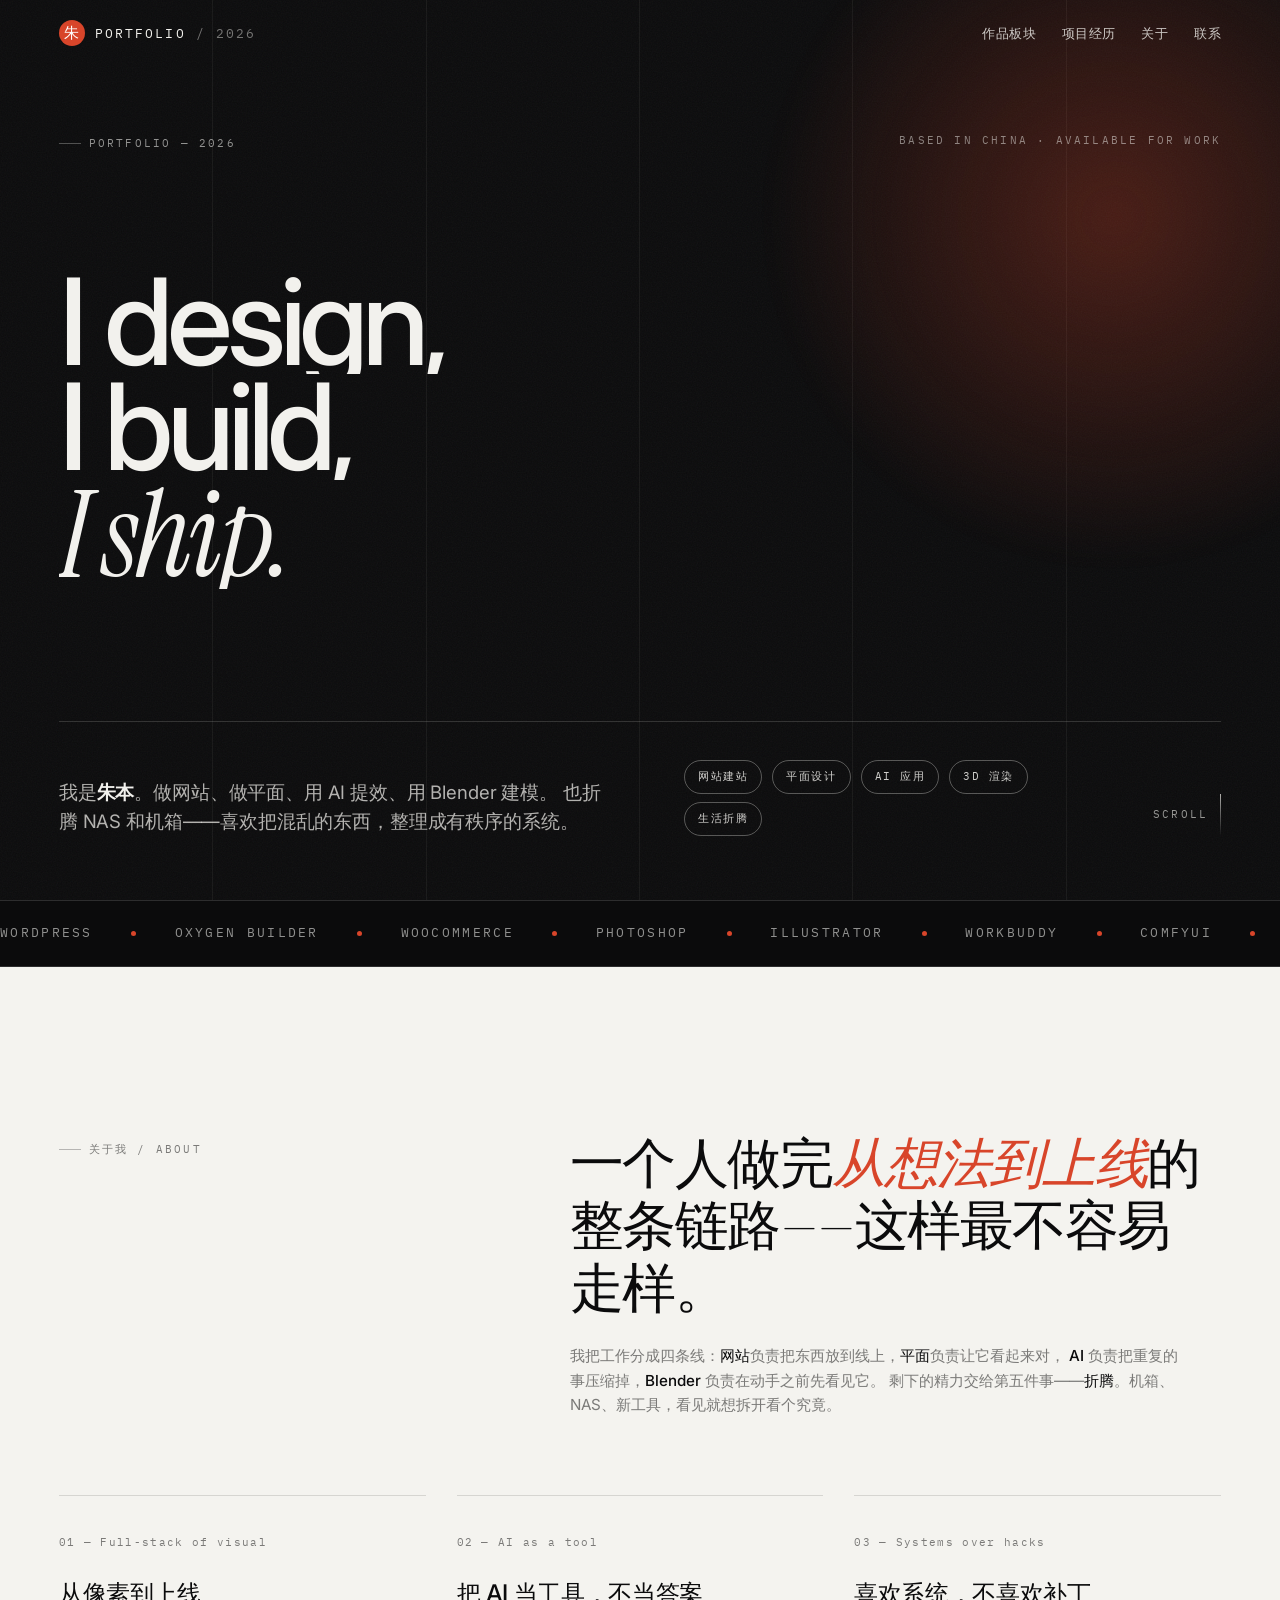
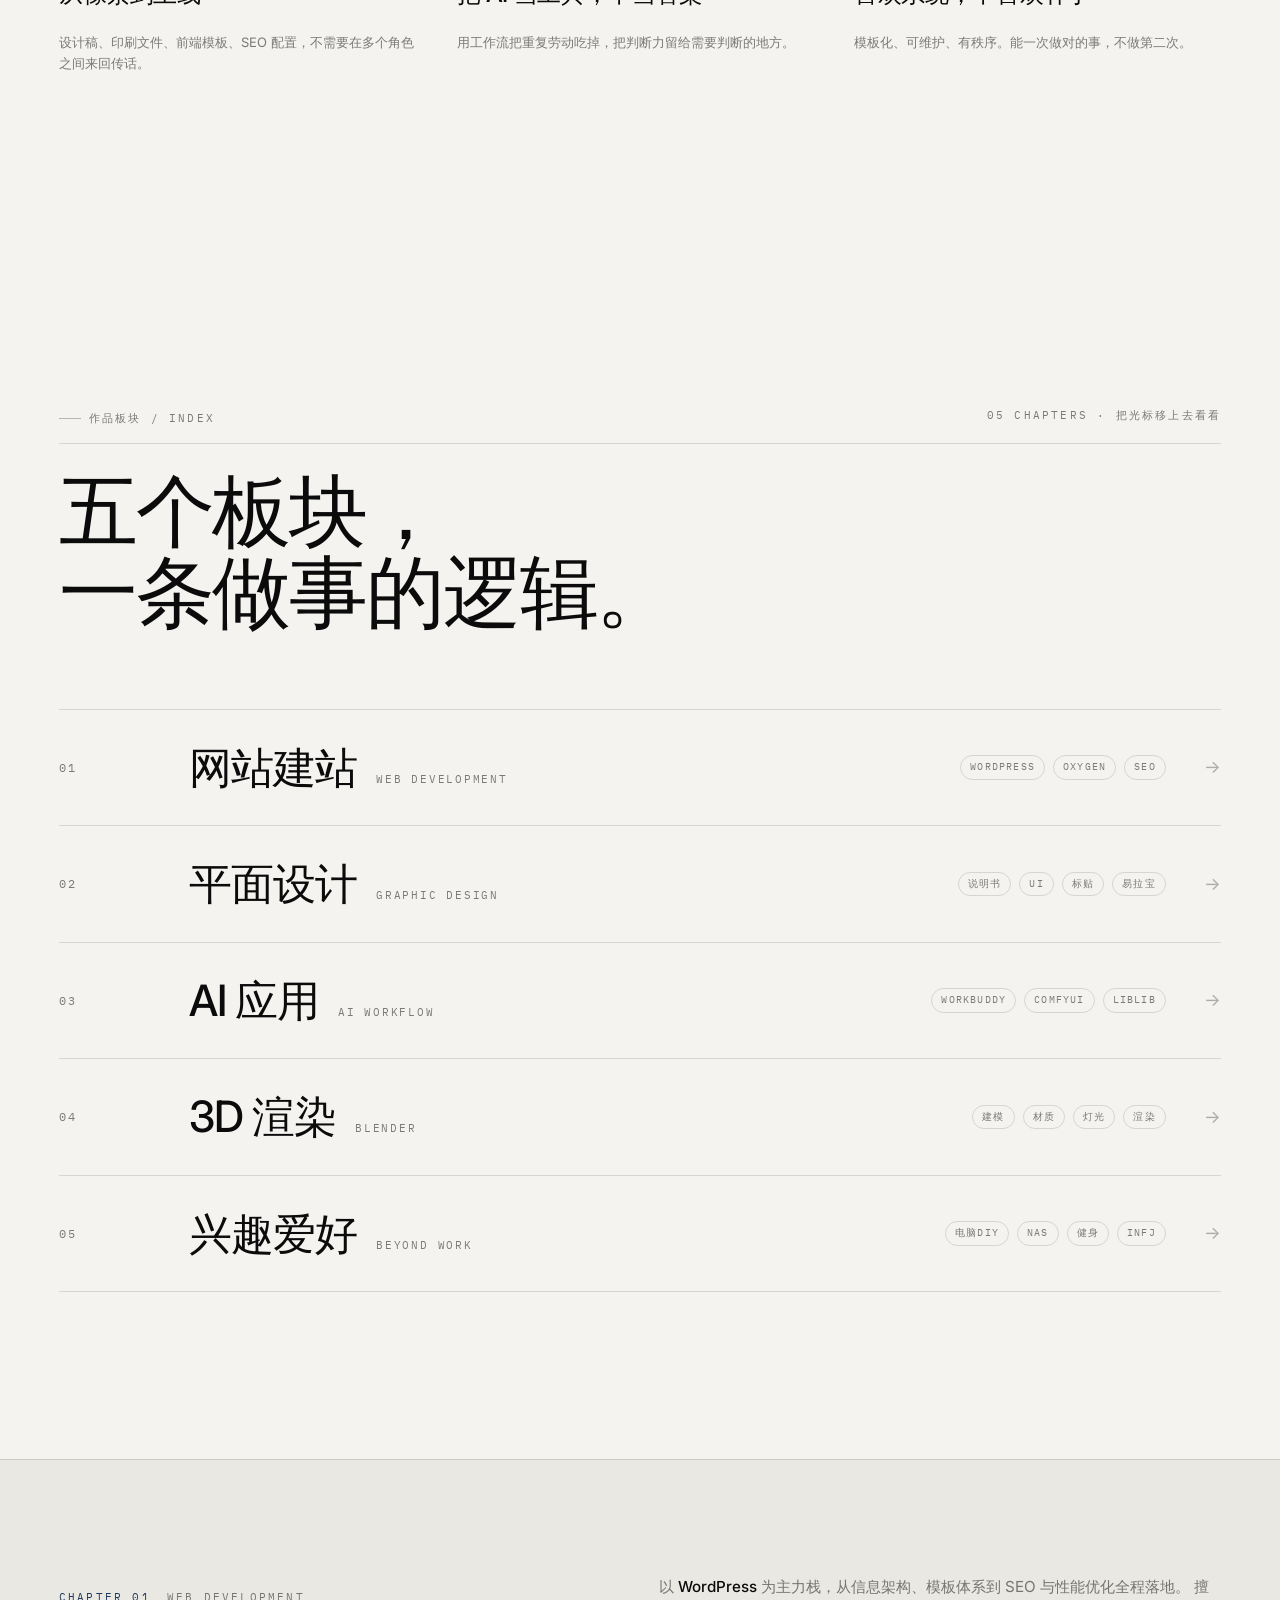
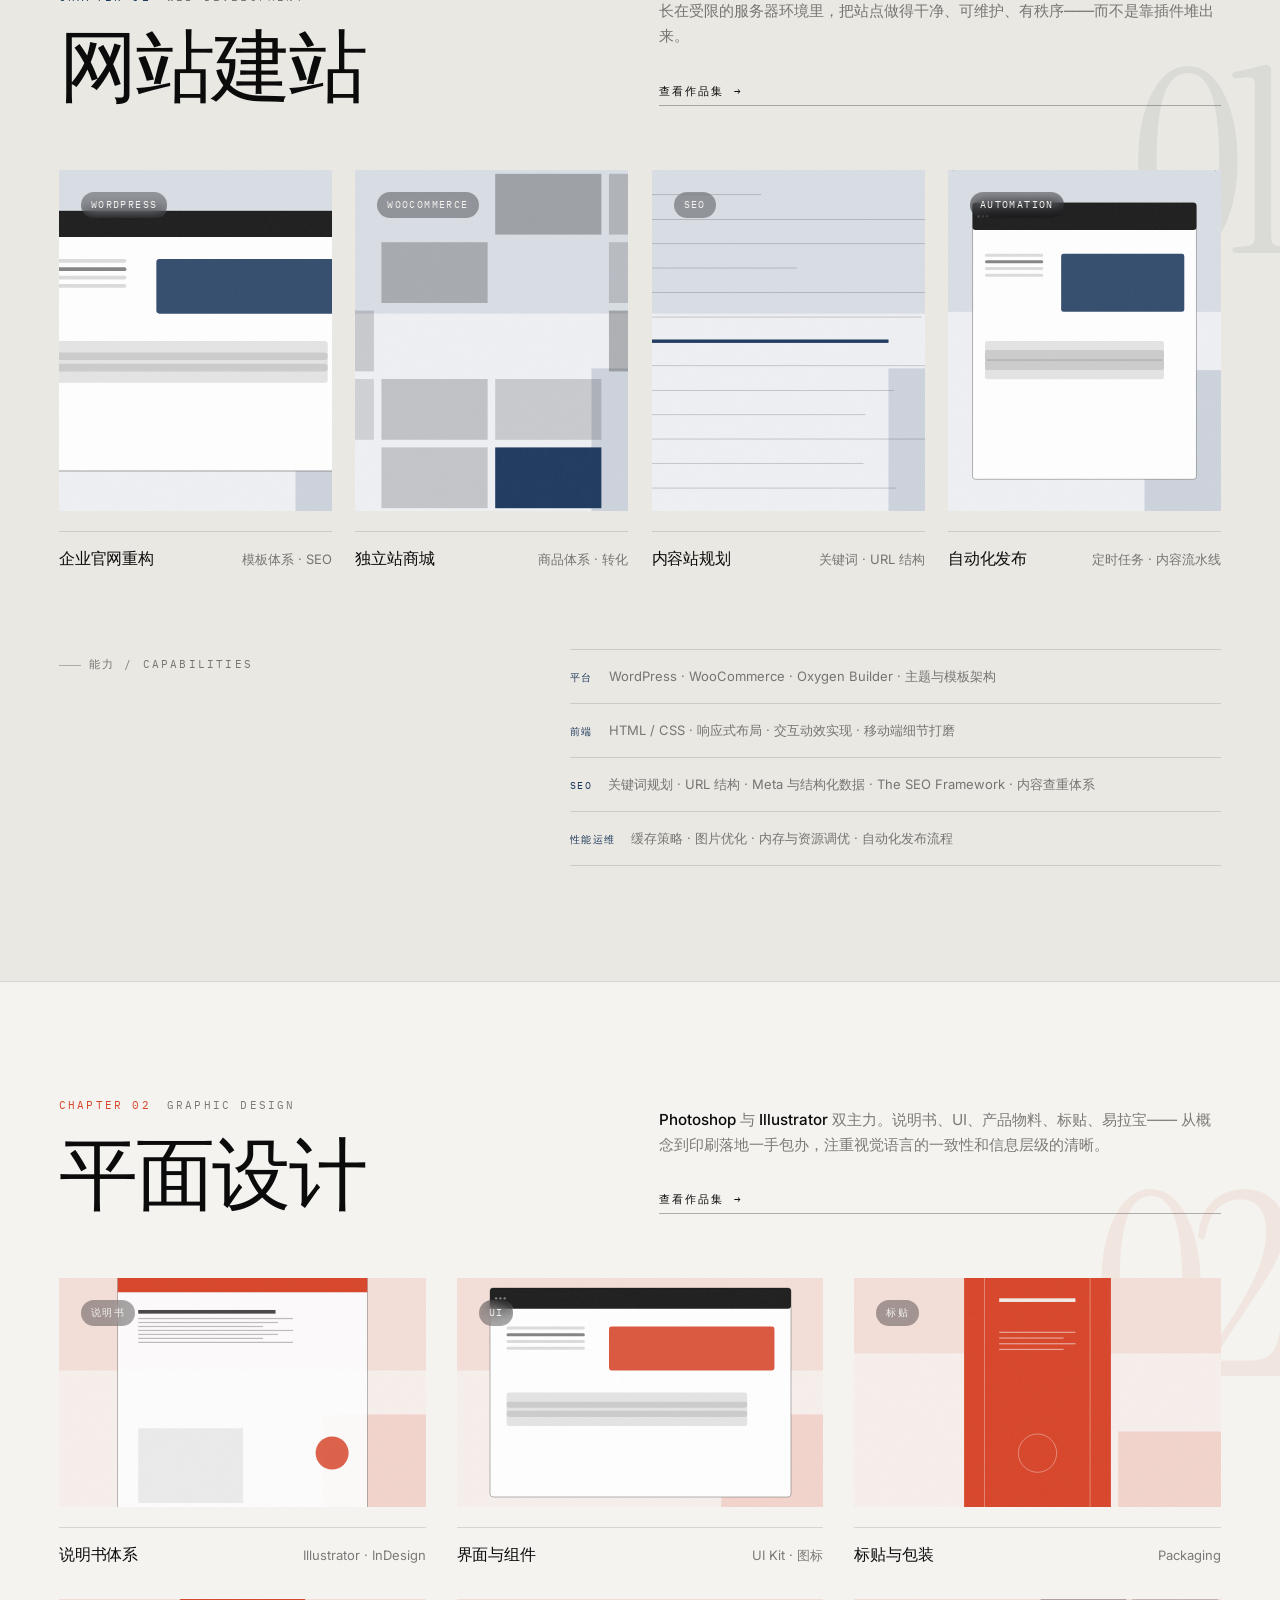
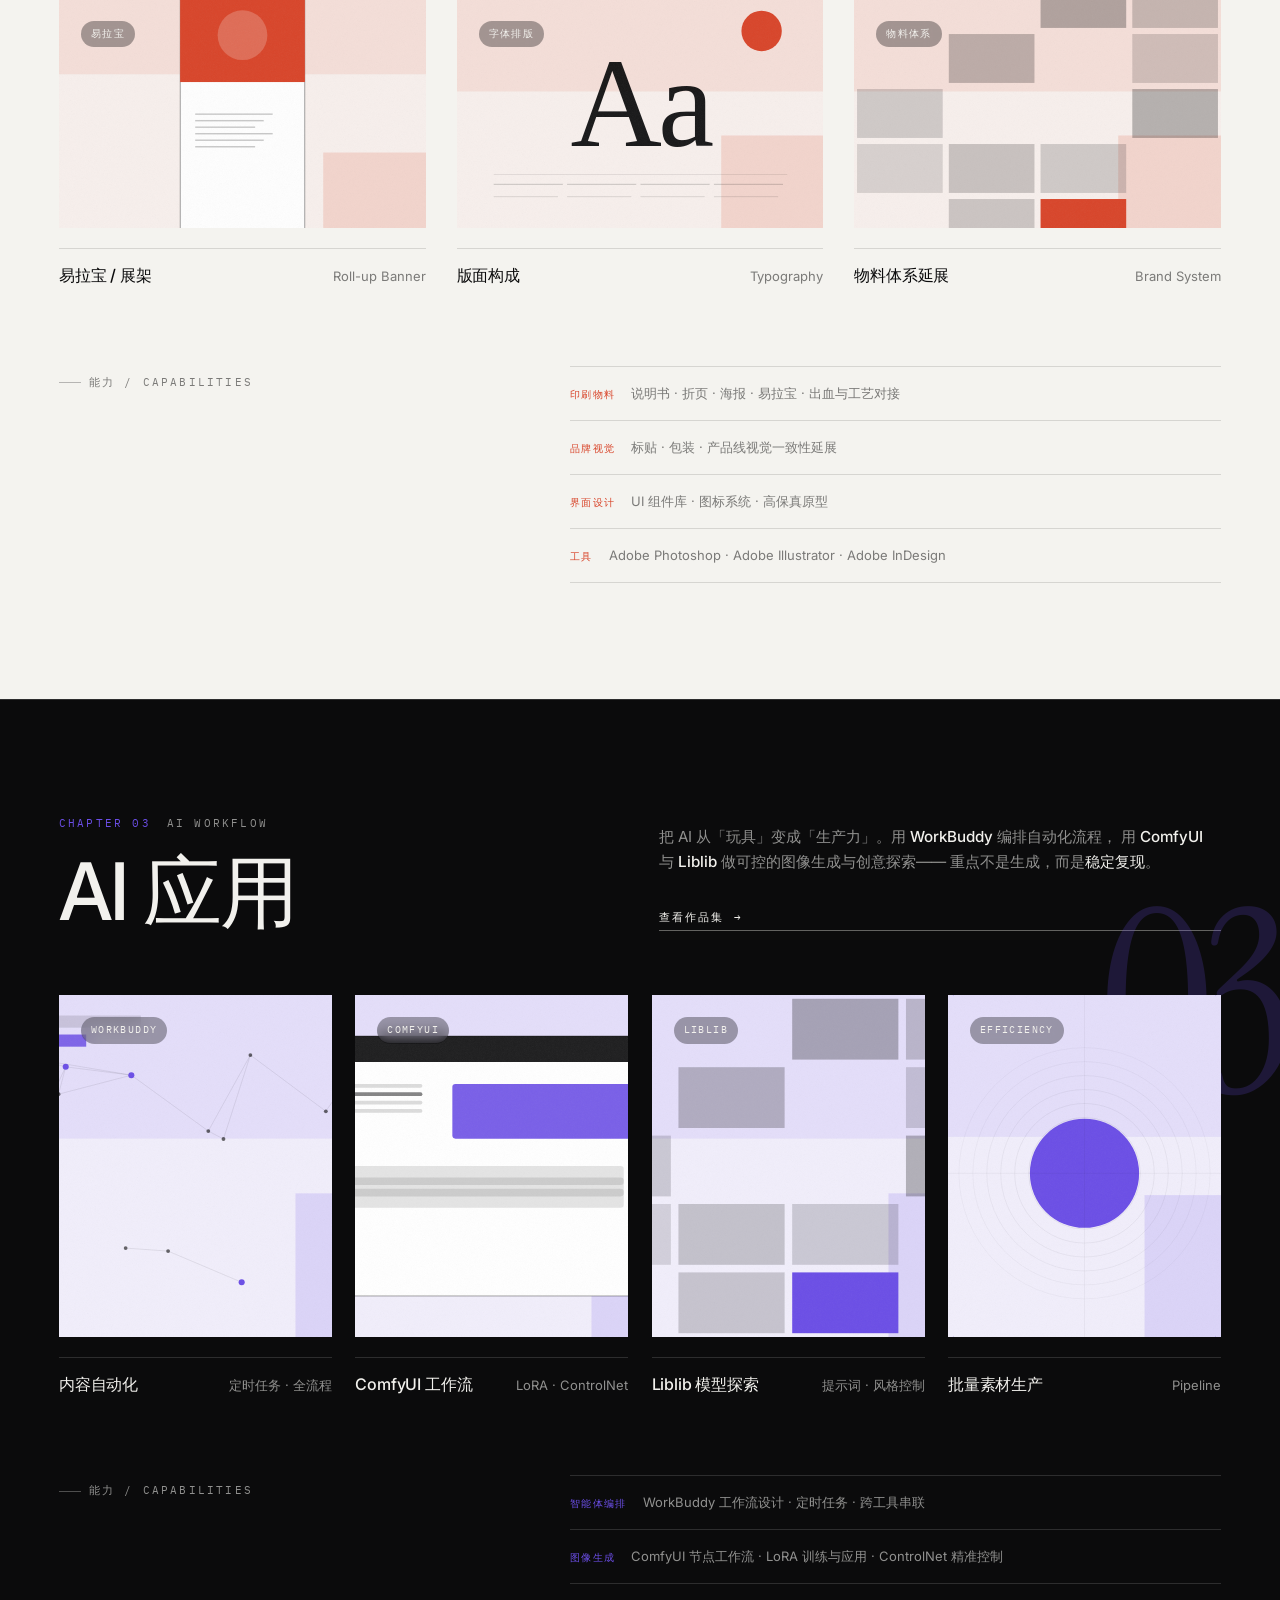
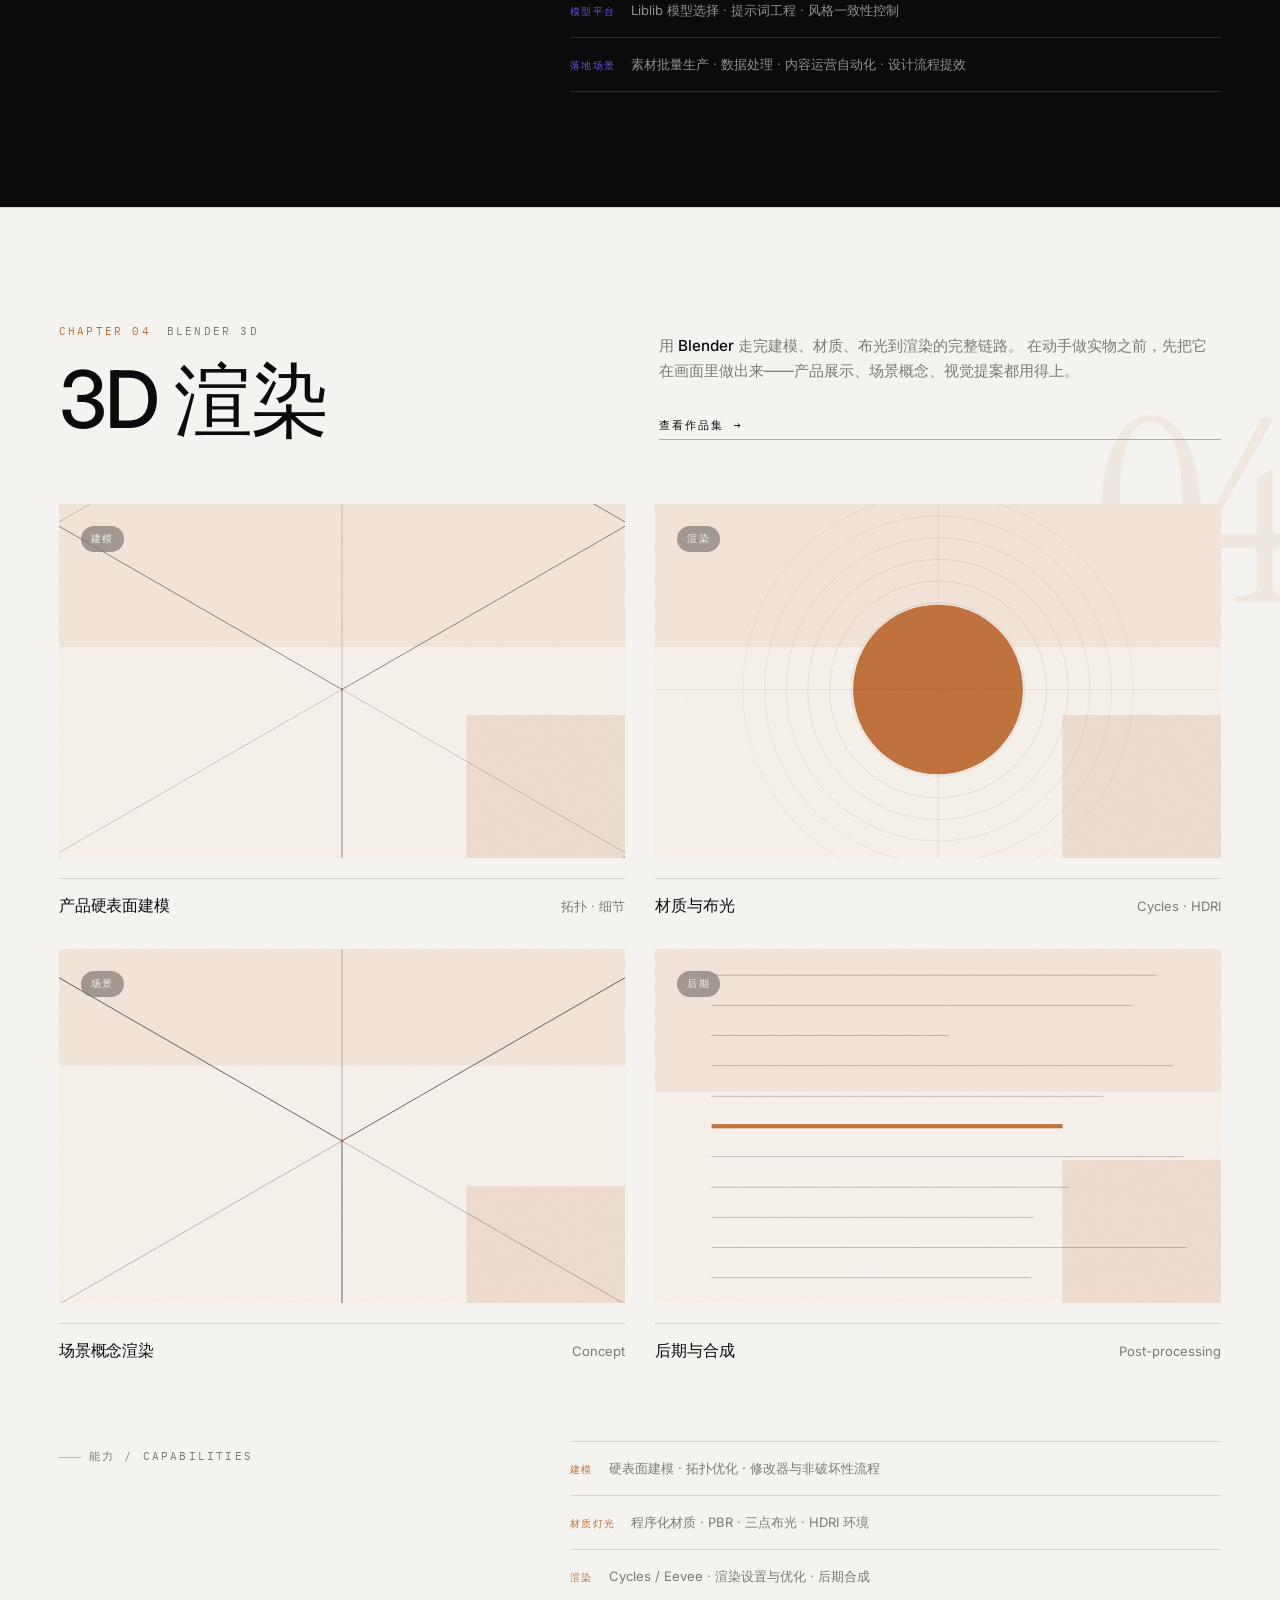
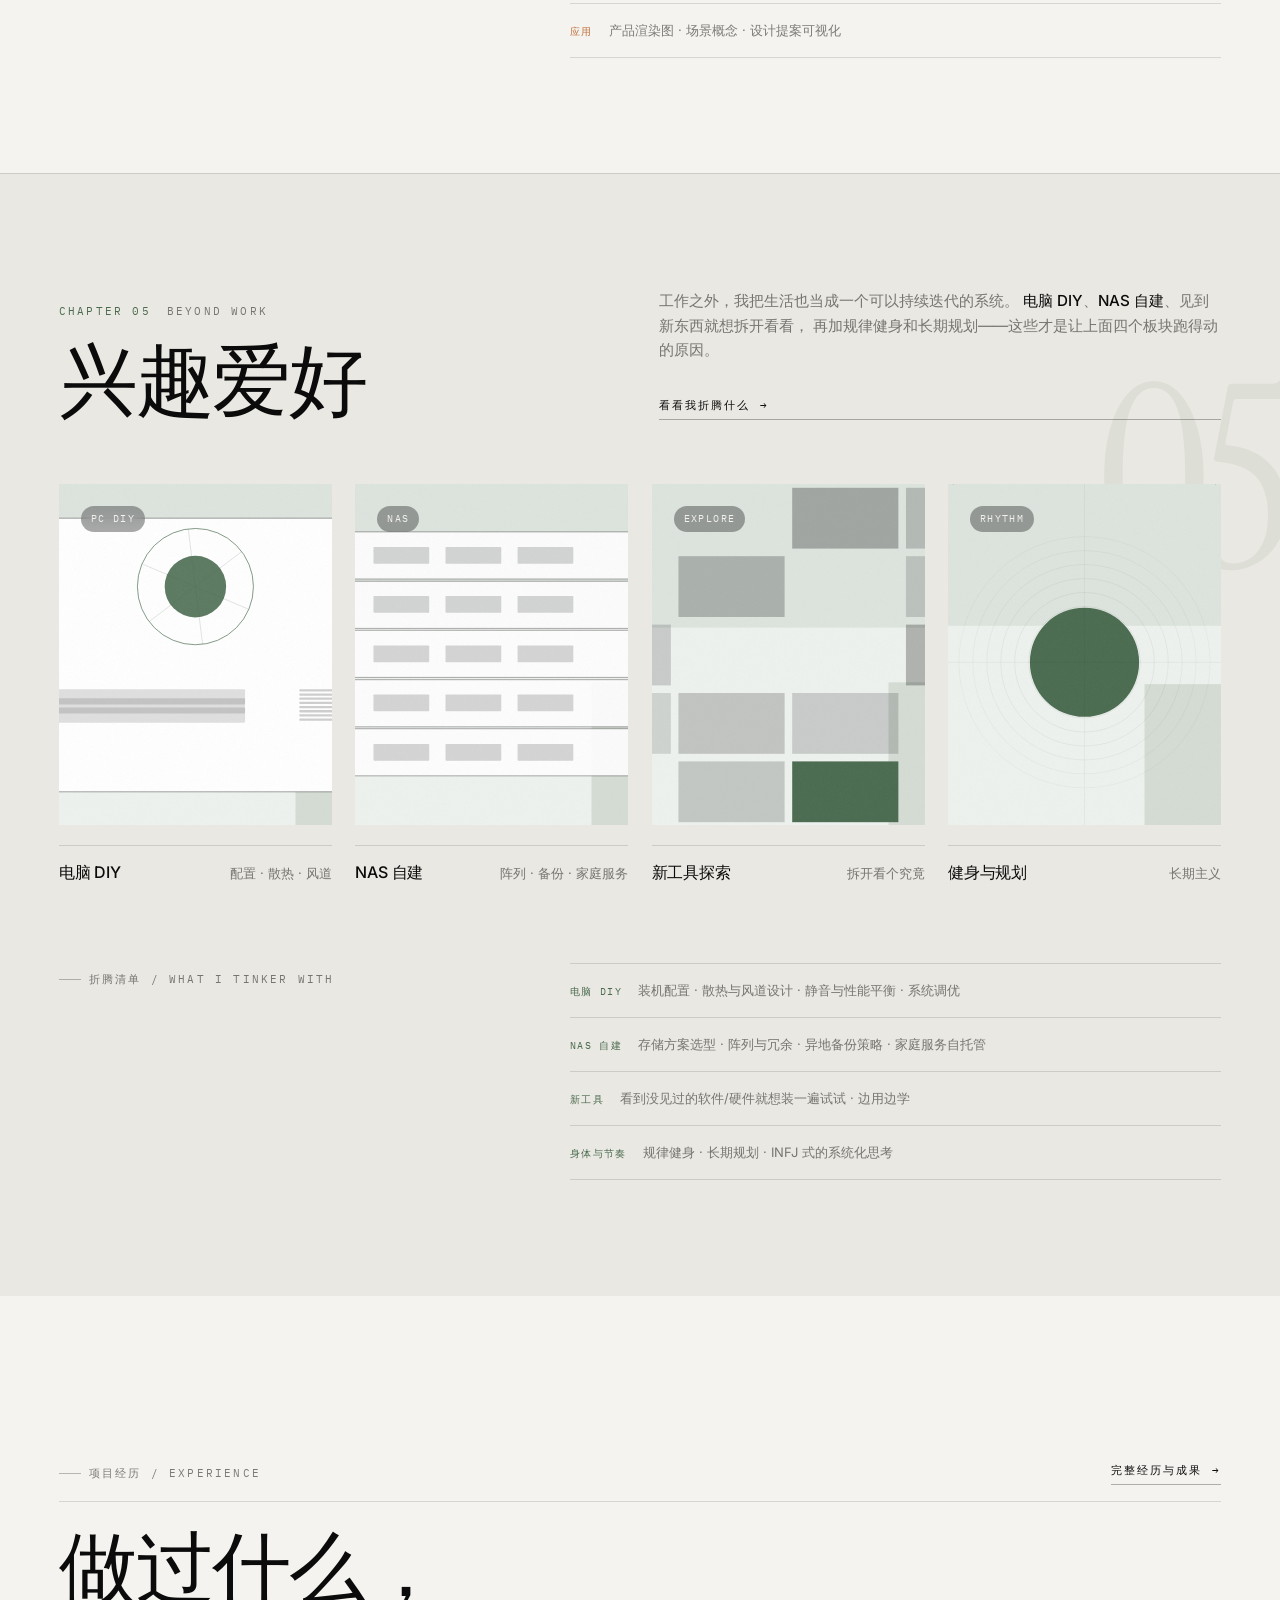
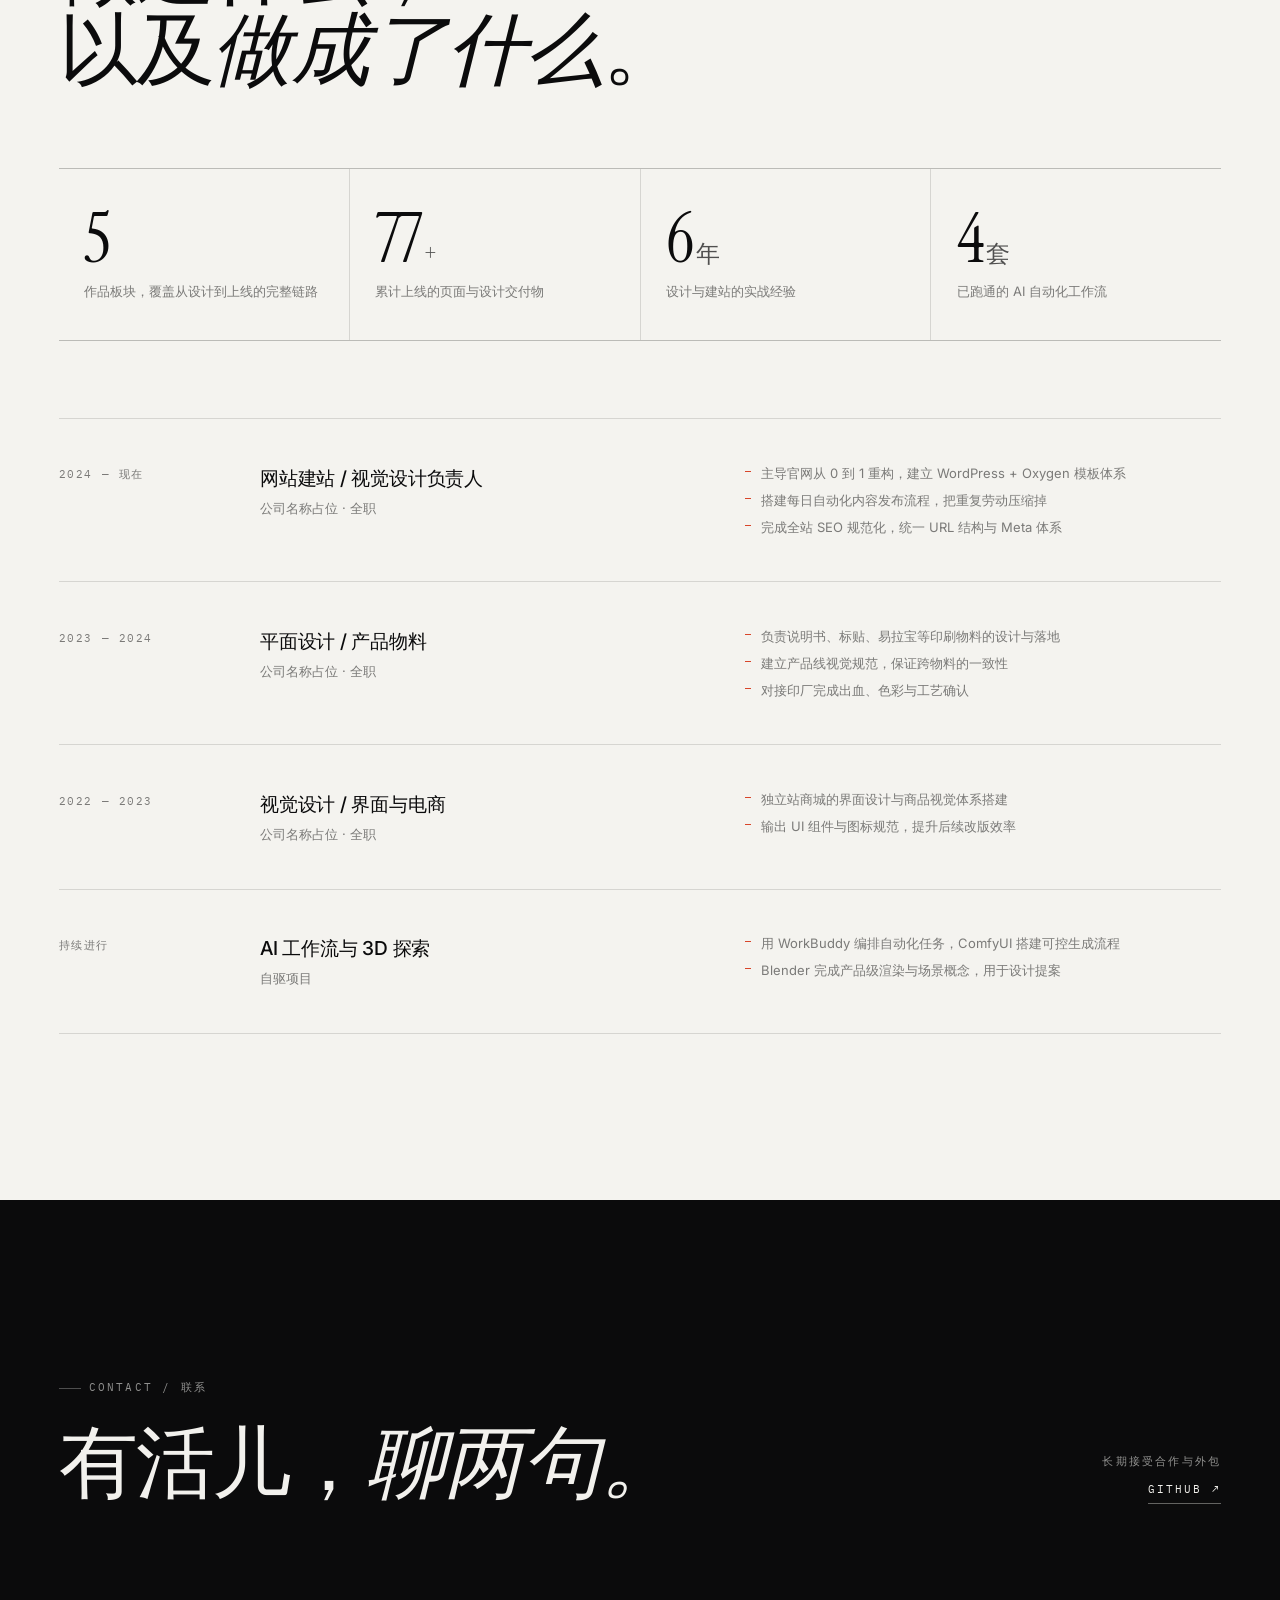
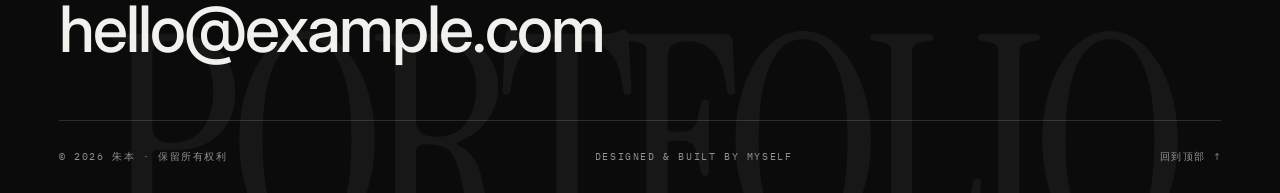
==== index.html @ f2585416 "feat: 作品集网站框架（五板块 + 项目经历） - 首页长滚动：Hero / 走马灯 / 关于 / 悬停预览目录 / 五个章节 / 经历摘要 / 页脚 - 子页面：网站建站、平面设计、AI 应用、" ====
<!DOCTYPE html>
<html lang="zh-CN">
<head>
<meta charset="utf-8">
<meta name="viewport" content="width=device-width, initial-scale=1, viewport-fit=cover">
<title>朱本 · 作品集 | Web · Graphic · AI · 3D · Life</title>

<meta name="description" content="朱本的个人作品集：网站建站（WordPress）、平面设计（Photoshop / Illustrator）、AI 应用（WorkBuddy / ComfyUI / Liblib）、Blender 3D 渲染，以及电脑 DIY 与 NAS 折腾记录。">
<meta name="author" content="朱本">
<meta name="theme-color" content="#0B0B0C">

<link rel="canonical" href="https://benzhujohn.github.io/boooo/">
<meta property="og:type" content="website">
<meta property="og:title" content="朱本 · 作品集">
<meta property="og:description" content="把想法做成看得见的东西。网站建站 / 平面设计 / AI 应用 / 3D 渲染 / 生活折腾。">
<meta property="og:image" content="assets/img/og-cover.svg">
<meta name="twitter:card" content="summary_large_image">

<link rel="icon" href="data:image/svg+xml,%3Csvg xmlns='http://www.w3.org/2000/svg' viewBox='0 0 32 32'%3E%3Crect width='32' height='32' rx='16' fill='%230B0B0C'/%3E%3Ccircle cx='16' cy='16' r='7' fill='%23D8452A'/%3E%3C/svg%3E">

<!-- 字体：异步加载，网络不可达时自动回退到系统字体，不阻塞渲染 -->
<link rel="preconnect" href="https://fonts.googleapis.com">
<link rel="preconnect" href="https://fonts.gstatic.com" crossorigin>
<link rel="stylesheet" media="print" onload="this.media='all'"
      href="https://fonts.googleapis.com/css2?family=Inter:wght@400;500;600&family=Instrument+Serif:ital@0;1&family=IBM+Plex+Mono:wght@400;500&display=swap">

<link rel="stylesheet" href="assets/css/style.css">
</head>
<body>

<!-- 阅读进度 -->
<div class="progress"><div class="progress__bar"></div></div>

<!-- ============ 导航 ============ -->
<header class="nav">
  <div class="nav__inner">
    <a class="nav__brand" href="#top" aria-label="回到首页">
      <span class="nav__mark">朱</span>
      <span>PORTFOLIO<span style="opacity:.45"> / 2026</span></span>
    </a>
    <nav class="nav__links" aria-label="主导航">
      <a class="nav__link" href="#works">作品板块</a>
      <a class="nav__link" href="#experience">项目经历</a>
      <a class="nav__link" href="#about">关于</a>
      <a class="nav__link" href="#contact">联系</a>
    </nav>
    <button class="nav__toggle" aria-label="打开菜单" aria-expanded="false"><span></span></button>
  </div>
</header>

<!-- 全屏菜单（移动端） -->
<div class="menu">
  <nav class="menu__list" aria-label="菜单">
    <a class="menu__item" href="#works"><i>01</i>作品板块</a>
    <a class="menu__item" href="#c-web"><i>02</i>网站建站</a>
    <a class="menu__item" href="#c-graphic"><i>03</i>平面设计</a>
    <a class="menu__item" href="#c-ai"><i>04</i>AI 应用</a>
    <a class="menu__item" href="#c-d3"><i>05</i>3D 渲染</a>
    <a class="menu__item" href="#c-life"><i>06</i>兴趣爱好</a>
    <a class="menu__item" href="#experience"><i>07</i>项目经历</a>
    <a class="menu__item" href="#contact"><i>08</i>联系</a>
  </nav>
  <div class="menu__foot">
    <span>基于 GitHub Pages 托管</span>
    <a href="mailto:hello@example.com">hello@example.com</a>
  </div>
</div>

<main id="top">

  <!-- ============ 首屏 ============ -->
  <section class="band band--ink hero" data-nav="dark">
    <div class="hero__bg" aria-hidden="true">
      <div class="hero__grid-lines"><span></span><span></span><span></span><span></span><span></span><span></span></div>
      <div class="hero__glow"></div>
      <div class="hero__noise"></div>
    </div>

    <div class="wrap hero__inner">
      <div class="hero__top">
        <span class="t-micro">Portfolio — 2026</span>
        <span class="t-micro t-micro--bare" style="color:rgba(242,241,237,.5)">Based in China · Available for work</span>
      </div>

      <h1 class="t-display hero__title">
        <span class="line"><span>I design,</span></span>
        <span class="line"><span>I build,</span></span>
        <span class="line"><span><em>I ship.</em></span></span>
      </h1>

      <div class="hero__meta">
        <p class="t-lead" style="color:rgba(242,241,237,.72)">
          我是<strong style="color:#F2F1ED">朱本</strong>。做网站、做平面、用 AI 提效、用 Blender 建模。
          也折腾 NAS 和机箱——喜欢把混乱的东西，整理成有秩序的系统。
        </p>
        <ul class="hero__roles">
          <li class="chip">网站建站</li>
          <li class="chip">平面设计</li>
          <li class="chip">AI 应用</li>
          <li class="chip">3D 渲染</li>
          <li class="chip">生活折腾</li>
        </ul>
        <span class="hero__scroll">Scroll <i></i></span>
      </div>
    </div>
  </section>

  <!-- ============ 走马灯 ============ -->
  <div class="band band--ink marquee" data-nav="dark" aria-hidden="true">
    <div class="marquee__track">
      <span class="marquee__item">WordPress</span>
      <span class="marquee__item">Oxygen Builder</span>
      <span class="marquee__item">WooCommerce</span>
      <span class="marquee__item">Photoshop</span>
      <span class="marquee__item">Illustrator</span>
      <span class="marquee__item">WorkBuddy</span>
      <span class="marquee__item">ComfyUI</span>
      <span class="marquee__item">Liblib</span>
      <span class="marquee__item">Blender</span>
      <span class="marquee__item">NAS</span>
      <span class="marquee__item">PC DIY</span>
    </div>
    <div class="marquee__track">
      <span class="marquee__item">WordPress</span>
      <span class="marquee__item">Oxygen Builder</span>
      <span class="marquee__item">WooCommerce</span>
      <span class="marquee__item">Photoshop</span>
      <span class="marquee__item">Illustrator</span>
      <span class="marquee__item">WorkBuddy</span>
      <span class="marquee__item">ComfyUI</span>
      <span class="marquee__item">Liblib</span>
      <span class="marquee__item">Blender</span>
      <span class="marquee__item">NAS</span>
      <span class="marquee__item">PC DIY</span>
    </div>
  </div>

  <!-- ============ 自我介绍 ============ -->
  <section class="band sec" id="about" data-nav="light">
    <div class="wrap">
      <div class="split">
        <div class="col-a">
          <span class="t-micro reveal">关于我 / About</span>
        </div>
        <div class="col-b stack">
          <p class="quote reveal reveal-d1">
            一个人做完<em>从想法到上线</em>的整条链路——这样最不容易走样。
          </p>
          <p class="t-body reveal reveal-d2">
            我把工作分成四条线：<strong>网站</strong>负责把东西放到线上，<strong>平面</strong>负责让它看起来对，
            <strong>AI</strong> 负责把重复的事压缩掉，<strong>Blender</strong> 负责在动手之前先看见它。
            剩下的精力交给第五件事——<strong>折腾</strong>。机箱、NAS、新工具，看见就想拆开看个究竟。
          </p>
        </div>
      </div>

      <div class="grid-3 mt-l">
        <div class="hairline-top reveal">
          <span class="t-num">01 — Full-stack of visual</span>
          <h3 class="t-h3 mt-s">从像素到上线</h3>
          <p class="t-body mt-s" style="font-size:var(--fs-small)">设计稿、印刷文件、前端模板、SEO 配置，不需要在多个角色之间来回传话。</p>
        </div>
        <div class="hairline-top reveal reveal-d1">
          <span class="t-num">02 — AI as a tool</span>
          <h3 class="t-h3 mt-s">把 AI 当工具，不当答案</h3>
          <p class="t-body mt-s" style="font-size:var(--fs-small)">用工作流把重复劳动吃掉，把判断力留给需要判断的地方。</p>
        </div>
        <div class="hairline-top reveal reveal-d2">
          <span class="t-num">03 — Systems over hacks</span>
          <h3 class="t-h3 mt-s">喜欢系统，不喜欢补丁</h3>
          <p class="t-body mt-s" style="font-size:var(--fs-small)">模板化、可维护、有秩序。能一次做对的事，不做第二次。</p>
        </div>
      </div>
    </div>
  </section>

  <!-- ============ 目录（悬停预览） ============ -->
  <section class="band sec" id="works" data-nav="light">
    <div class="wrap">
      <div class="shead reveal">
        <div class="shead__row">
          <span class="t-micro">作品板块 / Index</span>
          <span class="t-micro t-micro--bare" style="color:var(--muted)">05 Chapters · 把光标移上去看看</span>
        </div>
        <h2 class="t-h1 shead__title">五个板块，<br>一条做事的逻辑。</h2>
      </div>

      <div class="idx mt-l">
        <a class="idx__row reveal" href="pages/web.html" data-peek="assets/img/hero-web.svg"
           style="--row-accent:var(--ch-web)">
          <span class="idx__num">01</span>
          <span class="idx__name">网站建站 <small>Web Development</small></span>
          <span class="idx__tags"><span>WordPress</span><span>Oxygen</span><span>SEO</span></span>
          <span class="idx__arrow" aria-hidden="true">→</span>
        </a>
        <a class="idx__row reveal" href="pages/graphic.html" data-peek="assets/img/hero-graphic.svg"
           style="--row-accent:var(--ch-graphic)">
          <span class="idx__num">02</span>
          <span class="idx__name">平面设计 <small>Graphic Design</small></span>
          <span class="idx__tags"><span>说明书</span><span>UI</span><span>标贴</span><span>易拉宝</span></span>
          <span class="idx__arrow" aria-hidden="true">→</span>
        </a>
        <a class="idx__row reveal" href="pages/ai.html" data-peek="assets/img/hero-ai.svg"
           style="--row-accent:var(--ch-ai)">
          <span class="idx__num">03</span>
          <span class="idx__name">AI 应用 <small>AI Workflow</small></span>
          <span class="idx__tags"><span>WorkBuddy</span><span>ComfyUI</span><span>Liblib</span></span>
          <span class="idx__arrow" aria-hidden="true">→</span>
        </a>
        <a class="idx__row reveal" href="pages/three-d.html" data-peek="assets/img/hero-d3.svg"
           style="--row-accent:var(--ch-d3)">
          <span class="idx__num">04</span>
          <span class="idx__name">3D 渲染 <small>Blender</small></span>
          <span class="idx__tags"><span>建模</span><span>材质</span><span>灯光</span><span>渲染</span></span>
          <span class="idx__arrow" aria-hidden="true">→</span>
        </a>
        <a class="idx__row reveal" href="pages/life.html" data-peek="assets/img/hero-life.svg"
           style="--row-accent:var(--ch-life)">
          <span class="idx__num">05</span>
          <span class="idx__name">兴趣爱好 <small>Beyond Work</small></span>
          <span class="idx__tags"><span>电脑DIY</span><span>NAS</span><span>健身</span><span>INFJ</span></span>
          <span class="idx__arrow" aria-hidden="true">→</span>
        </a>
      </div>
    </div>
  </section>

  <!-- ============ 01 网站建站 ============ -->
  <section class="band band--deep sec chapter ch-web" id="c-web" data-nav="light">
    <div class="wrap">
      <span class="chapter__no" aria-hidden="true">01</span>

      <div class="chapter__head">
        <div>
          <div class="chapter__kicker">
            <b>Chapter 01</b>
            <span class="t-micro t-micro--bare" style="color:var(--muted)">Web Development</span>
          </div>
          <h2 class="t-h1 reveal">网站建站</h2>
        </div>
        <div class="stack-s reveal reveal-d1">
          <p class="t-body">
            以 <strong>WordPress</strong> 为主力栈，从信息架构、模板体系到 SEO 与性能优化全程落地。
            擅长在受限的服务器环境里，把站点做得干净、可维护、有秩序——而不是靠插件堆出来。
          </p>
          <a class="link-arrow mt-s" href="pages/web.html">查看作品集 <span aria-hidden="true">→</span></a>
        </div>
      </div>

      <div class="grid-4">
        <a class="work reveal" href="pages/web.html">
          <div class="tile tile--wide" style="aspect-ratio:4/5">
            <span class="tile__badge">WordPress</span>
            <img src="assets/img/web-01.svg" alt="企业官网界面设计">
            <span class="tile__cap"><span>企业官网</span><span>2025</span></span>
          </div>
          <div class="work__meta"><h3>企业官网重构</h3><p>模板体系 · SEO</p></div>
        </a>
        <a class="work reveal reveal-d1" href="pages/web.html">
          <div class="tile" style="aspect-ratio:4/5">
            <span class="tile__badge">WooCommerce</span>
            <img src="assets/img/web-02.svg" alt="电商站点设计">
            <span class="tile__cap"><span>独立站电商</span><span>2025</span></span>
          </div>
          <div class="work__meta"><h3>独立站商城</h3><p>商品体系 · 转化</p></div>
        </a>
        <a class="work reveal reveal-d2" href="pages/web.html">
          <div class="tile" style="aspect-ratio:4/5">
            <span class="tile__badge">SEO</span>
            <img src="assets/img/web-03.svg" alt="内容站结构规划">
            <span class="tile__cap"><span>内容站结构</span><span>2026</span></span>
          </div>
          <div class="work__meta"><h3>内容站规划</h3><p>关键词 · URL 结构</p></div>
        </a>
        <a class="work reveal reveal-d3" href="pages/web.html">
          <div class="tile" style="aspect-ratio:4/5">
            <span class="tile__badge">Automation</span>
            <img src="assets/img/web-04.svg" alt="自动化发布流程">
            <span class="tile__cap"><span>自动化流程</span><span>2026</span></span>
          </div>
          <div class="work__meta"><h3>自动化发布</h3><p>定时任务 · 内容流水线</p></div>
        </a>
      </div>

      <div class="split mt-l">
        <div class="col-a"><span class="t-micro reveal">能力 / Capabilities</span></div>
        <div class="col-b">
          <ul class="caps reveal">
            <li><b>平台</b><span>WordPress · WooCommerce · Oxygen Builder · 主题与模板架构</span></li>
            <li><b>前端</b><span>HTML / CSS · 响应式布局 · 交互动效实现 · 移动端细节打磨</span></li>
            <li><b>SEO</b><span>关键词规划 · URL 结构 · Meta 与结构化数据 · The SEO Framework · 内容查重体系</span></li>
            <li><b>性能运维</b><span>缓存策略 · 图片优化 · 内存与资源调优 · 自动化发布流程</span></li>
          </ul>
        </div>
      </div>
    </div>
  </section>

  <!-- ============ 02 平面设计 ============ -->
  <section class="band sec chapter ch-graphic" id="c-graphic" data-nav="light">
    <div class="wrap">
      <span class="chapter__no" aria-hidden="true">02</span>

      <div class="chapter__head">
        <div>
          <div class="chapter__kicker">
            <b>Chapter 02</b>
            <span class="t-micro t-micro--bare" style="color:var(--muted)">Graphic Design</span>
          </div>
          <h2 class="t-h1 reveal">平面设计</h2>
        </div>
        <div class="stack-s reveal reveal-d1">
          <p class="t-body">
            <strong>Photoshop</strong> 与 <strong>Illustrator</strong> 双主力。说明书、UI、产品物料、标贴、易拉宝——
            从概念到印刷落地一手包办，注重视觉语言的一致性和信息层级的清晰。
          </p>
          <a class="link-arrow mt-s" href="pages/graphic.html">查看作品集 <span aria-hidden="true">→</span></a>
        </div>
      </div>

      <div class="grid-3">
        <a class="work reveal" href="pages/graphic.html">
          <div class="tile tile--wide">
            <span class="tile__badge">说明书</span>
            <img src="assets/img/graphic-01.svg" alt="产品说明书版式设计">
            <span class="tile__cap"><span>产品说明书</span><span>印刷物料</span></span>
          </div>
          <div class="work__meta"><h3>说明书体系</h3><p>Illustrator · InDesign</p></div>
        </a>
        <a class="work reveal reveal-d1" href="pages/graphic.html">
          <div class="tile tile--wide">
            <span class="tile__badge">UI</span>
            <img src="assets/img/graphic-02.svg" alt="界面 UI 设计">
            <span class="tile__cap"><span>界面设计</span><span>组件规范</span></span>
          </div>
          <div class="work__meta"><h3>界面与组件</h3><p>UI Kit · 图标</p></div>
        </a>
        <a class="work reveal reveal-d2" href="pages/graphic.html">
          <div class="tile tile--wide">
            <span class="tile__badge">标贴</span>
            <img src="assets/img/graphic-03.svg" alt="产品标贴设计">
            <span class="tile__cap"><span>标贴 / 包装</span><span>产品线延展</span></span>
          </div>
          <div class="work__meta"><h3>标贴与包装</h3><p>Packaging</p></div>
        </a>
        <a class="work reveal" href="pages/graphic.html">
          <div class="tile tile--wide">
            <span class="tile__badge">易拉宝</span>
            <img src="assets/img/graphic-04.svg" alt="易拉宝展架设计">
            <span class="tile__cap"><span>展架物料</span><span>线下曝光</span></span>
          </div>
          <div class="work__meta"><h3>易拉宝 / 展架</h3><p>Roll-up Banner</p></div>
        </a>
        <a class="work reveal reveal-d1" href="pages/graphic.html">
          <div class="tile tile--wide">
            <span class="tile__badge">字体排版</span>
            <img src="assets/img/graphic-05.svg" alt="字体与版面构成">
            <span class="tile__cap"><span>版面与字体</span><span>Editorial</span></span>
          </div>
          <div class="work__meta"><h3>版面构成</h3><p>Typography</p></div>
        </a>
        <a class="work reveal reveal-d2" href="pages/graphic.html">
          <div class="tile tile--wide">
            <span class="tile__badge">物料体系</span>
            <img src="assets/img/graphic-06.svg" alt="产品物料系统">
            <span class="tile__cap"><span>物料系统</span><span>品牌一致性</span></span>
          </div>
          <div class="work__meta"><h3>物料体系延展</h3><p>Brand System</p></div>
        </a>
      </div>

      <div class="split mt-l">
        <div class="col-a"><span class="t-micro reveal">能力 / Capabilities</span></div>
        <div class="col-b">
          <ul class="caps reveal">
            <li><b>印刷物料</b><span>说明书 · 折页 · 海报 · 易拉宝 · 出血与工艺对接</span></li>
            <li><b>品牌视觉</b><span>标贴 · 包装 · 产品线视觉一致性延展</span></li>
            <li><b>界面设计</b><span>UI 组件库 · 图标系统 · 高保真原型</span></li>
            <li><b>工具</b><span>Adobe Photoshop · Adobe Illustrator · Adobe InDesign</span></li>
          </ul>
        </div>
      </div>
    </div>
  </section>

  <!-- ============ 03 AI 应用 ============ -->
  <section class="band band--ink sec chapter ch-ai" id="c-ai" data-nav="dark">
    <div class="wrap">
      <span class="chapter__no" aria-hidden="true">03</span>

      <div class="chapter__head">
        <div>
          <div class="chapter__kicker">
            <b>Chapter 03</b>
            <span class="t-micro t-micro--bare" style="color:var(--muted)">AI Workflow</span>
          </div>
          <h2 class="t-h1 reveal">AI 应用</h2>
        </div>
        <div class="stack-s reveal reveal-d1">
          <p class="t-body">
            把 AI 从「玩具」变成「生产力」。用 <strong>WorkBuddy</strong> 编排自动化流程，
            用 <strong>ComfyUI</strong> 与 <strong>Liblib</strong> 做可控的图像生成与创意探索——
            重点不是生成，而是<strong>稳定复现</strong>。
          </p>
          <a class="link-arrow mt-s" href="pages/ai.html">查看作品集 <span aria-hidden="true">→</span></a>
        </div>
      </div>

      <div class="grid-4">
        <a class="work reveal" href="pages/ai.html">
          <div class="tile" style="aspect-ratio:4/5">
            <span class="tile__badge">WorkBuddy</span>
            <img src="assets/img/ai-01.svg" alt="智能体自动化工作流">
            <span class="tile__cap"><span>自动化工作流</span><span>编排</span></span>
          </div>
          <div class="work__meta"><h3>内容自动化</h3><p>定时任务 · 全流程</p></div>
        </a>
        <a class="work reveal reveal-d1" href="pages/ai.html">
          <div class="tile" style="aspect-ratio:4/5">
            <span class="tile__badge">ComfyUI</span>
            <img src="assets/img/ai-02.svg" alt="ComfyUI 节点工作流">
            <span class="tile__cap"><span>节点工作流</span><span>可控生成</span></span>
          </div>
          <div class="work__meta"><h3>ComfyUI 工作流</h3><p>LoRA · ControlNet</p></div>
        </a>
        <a class="work reveal reveal-d2" href="pages/ai.html">
          <div class="tile" style="aspect-ratio:4/5">
            <span class="tile__badge">Liblib</span>
            <img src="assets/img/ai-03.svg" alt="模型平台创意探索">
            <span class="tile__cap"><span>创意探索</span><span>模型平台</span></span>
          </div>
          <div class="work__meta"><h3>Liblib 模型探索</h3><p>提示词 · 风格控制</p></div>
        </a>
        <a class="work reveal reveal-d3" href="pages/ai.html">
          <div class="tile" style="aspect-ratio:4/5">
            <span class="tile__badge">Efficiency</span>
            <img src="assets/img/ai-04.svg" alt="效率提升流程">
            <span class="tile__cap"><span>效率提升</span><span>批处理</span></span>
          </div>
          <div class="work__meta"><h3>批量素材生产</h3><p>Pipeline</p></div>
        </a>
      </div>

      <div class="split mt-l">
        <div class="col-a"><span class="t-micro reveal">能力 / Capabilities</span></div>
        <div class="col-b">
          <ul class="caps reveal">
            <li><b>智能体编排</b><span>WorkBuddy 工作流设计 · 定时任务 · 跨工具串联</span></li>
            <li><b>图像生成</b><span>ComfyUI 节点工作流 · LoRA 训练与应用 · ControlNet 精准控制</span></li>
            <li><b>模型平台</b><span>Liblib 模型选择 · 提示词工程 · 风格一致性控制</span></li>
            <li><b>落地场景</b><span>素材批量生产 · 数据处理 · 内容运营自动化 · 设计流程提效</span></li>
          </ul>
        </div>
      </div>
    </div>
  </section>

  <!-- ============ 04 3D 渲染 ============ -->
  <section class="band sec chapter ch-d3" id="c-d3" data-nav="light">
    <div class="wrap">
      <span class="chapter__no" aria-hidden="true">04</span>

      <div class="chapter__head">
        <div>
          <div class="chapter__kicker">
            <b>Chapter 04</b>
            <span class="t-micro t-micro--bare" style="color:var(--muted)">Blender 3D</span>
          </div>
          <h2 class="t-h1 reveal">3D 渲染</h2>
        </div>
        <div class="stack-s reveal reveal-d1">
          <p class="t-body">
            用 <strong>Blender</strong> 走完建模、材质、布光到渲染的完整链路。
            在动手做实物之前，先把它在画面里做出来——产品展示、场景概念、视觉提案都用得上。
          </p>
          <a class="link-arrow mt-s" href="pages/three-d.html">查看作品集 <span aria-hidden="true">→</span></a>
        </div>
      </div>

      <div class="grid-2">
        <a class="work reveal" href="pages/three-d.html">
          <div class="tile tile--wide">
            <span class="tile__badge">建模</span>
            <img src="assets/img/d3-01.svg" alt="硬表面建模作品">
            <span class="tile__cap"><span>硬表面建模</span><span>Blender</span></span>
          </div>
          <div class="work__meta"><h3>产品硬表面建模</h3><p>拓扑 · 细节</p></div>
        </a>
        <a class="work reveal reveal-d1" href="pages/three-d.html">
          <div class="tile tile--wide">
            <span class="tile__badge">渲染</span>
            <img src="assets/img/d3-02.svg" alt="Cycles 渲染作品">
            <span class="tile__cap"><span>光影与材质</span><span>Cycles</span></span>
          </div>
          <div class="work__meta"><h3>材质与布光</h3><p>Cycles · HDRI</p></div>
        </a>
        <a class="work reveal" href="pages/three-d.html">
          <div class="tile tile--wide">
            <span class="tile__badge">场景</span>
            <img src="assets/img/d3-03.svg" alt="场景概念渲染">
            <span class="tile__cap"><span>场景概念</span><span>氛围</span></span>
          </div>
          <div class="work__meta"><h3>场景概念渲染</h3><p>Concept</p></div>
        </a>
        <a class="work reveal reveal-d1" href="pages/three-d.html">
          <div class="tile tile--wide">
            <span class="tile__badge">后期</span>
            <img src="assets/img/d3-04.svg" alt="渲染后期合成">
            <span class="tile__cap"><span>后期合成</span><span>Compositing</span></span>
          </div>
          <div class="work__meta"><h3>后期与合成</h3><p>Post-processing</p></div>
        </a>
      </div>

      <div class="split mt-l">
        <div class="col-a"><span class="t-micro reveal">能力 / Capabilities</span></div>
        <div class="col-b">
          <ul class="caps reveal">
            <li><b>建模</b><span>硬表面建模 · 拓扑优化 · 修改器与非破坏性流程</span></li>
            <li><b>材质灯光</b><span>程序化材质 · PBR · 三点布光 · HDRI 环境</span></li>
            <li><b>渲染</b><span>Cycles / Eevee · 渲染设置与优化 · 后期合成</span></li>
            <li><b>应用</b><span>产品渲染图 · 场景概念 · 设计提案可视化</span></li>
          </ul>
        </div>
      </div>
    </div>
  </section>

  <!-- ============ 05 兴趣爱好 ============ -->
  <section class="band band--deep sec chapter ch-life" id="c-life" data-nav="light">
    <div class="wrap">
      <span class="chapter__no" aria-hidden="true">05</span>

      <div class="chapter__head">
        <div>
          <div class="chapter__kicker">
            <b>Chapter 05</b>
            <span class="t-micro t-micro--bare" style="color:var(--muted)">Beyond Work</span>
          </div>
          <h2 class="t-h1 reveal">兴趣爱好</h2>
        </div>
        <div class="stack-s reveal reveal-d1">
          <p class="t-body">
            工作之外，我把生活也当成一个可以持续迭代的系统。
            <strong>电脑 DIY</strong>、<strong>NAS 自建</strong>、见到新东西就想拆开看看，
            再加规律健身和长期规划——这些才是让上面四个板块跑得动的原因。
          </p>
          <a class="link-arrow mt-s" href="pages/life.html">看看我折腾什么 <span aria-hidden="true">→</span></a>
        </div>
      </div>

      <div class="grid-4">
        <a class="work reveal" href="pages/life.html">
          <div class="tile" style="aspect-ratio:4/5">
            <span class="tile__badge">PC DIY</span>
            <img src="assets/img/life-01.svg" alt="电脑 DIY 装机">
            <span class="tile__cap"><span>装机与调优</span><span></span></span>
          </div>
          <div class="work__meta"><h3>电脑 DIY</h3><p>配置 · 散热 · 风道</p></div>
        </a>
        <a class="work reveal reveal-d1" href="pages/life.html">
          <div class="tile" style="aspect-ratio:4/5">
            <span class="tile__badge">NAS</span>
            <img src="assets/img/life-02.svg" alt="NAS 自建存储">
            <span class="tile__cap"><span>存储与备份</span><span></span></span>
          </div>
          <div class="work__meta"><h3>NAS 自建</h3><p>阵列 · 备份 · 家庭服务</p></div>
        </a>
        <a class="work reveal reveal-d2" href="pages/life.html">
          <div class="tile" style="aspect-ratio:4/5">
            <span class="tile__badge">Explore</span>
            <img src="assets/img/life-03.svg" alt="新工具探索">
            <span class="tile__cap"><span>新东西</span><span></span></span>
          </div>
          <div class="work__meta"><h3>新工具探索</h3><p>拆开看个究竟</p></div>
        </a>
        <a class="work reveal reveal-d3" href="pages/life.html">
          <div class="tile" style="aspect-ratio:4/5">
            <span class="tile__badge">Rhythm</span>
            <img src="assets/img/life-04.svg" alt="健身与生活规划">
            <span class="tile__cap"><span>身体与节奏</span><span></span></span>
          </div>
          <div class="work__meta"><h3>健身与规划</h3><p>长期主义</p></div>
        </a>
      </div>

      <div class="split mt-l">
        <div class="col-a"><span class="t-micro reveal">折腾清单 / What I tinker with</span></div>
        <div class="col-b">
          <ul class="caps reveal">
            <li><b>电脑 DIY</b><span>装机配置 · 散热与风道设计 · 静音与性能平衡 · 系统调优</span></li>
            <li><b>NAS 自建</b><span>存储方案选型 · 阵列与冗余 · 异地备份策略 · 家庭服务自托管</span></li>
            <li><b>新工具</b><span>看到没见过的软件/硬件就想装一遍试试 · 边用边学</span></li>
            <li><b>身体与节奏</b><span>规律健身 · 长期规划 · INFJ 式的系统化思考</span></li>
          </ul>
        </div>
      </div>
    </div>
  </section>

  <!-- ============ 项目经历 ============ -->
  <section class="band sec" id="experience" data-nav="light">
    <div class="wrap">
      <div class="shead reveal">
        <div class="shead__row">
          <span class="t-micro">项目经历 / Experience</span>
          <a class="link-arrow" href="pages/experience.html">完整经历与成果 <span aria-hidden="true">→</span></a>
        </div>
        <h2 class="t-h1 shead__title">
          做过什么，<br>以及<em class="t-italic">做成了什么</em>。
        </h2>
      </div>

      <div class="stats mt-l reveal">
        <div class="stat">
          <b><span data-count="5">5</span></b>
          <p>作品板块，覆盖从设计到上线的完整链路</p>
        </div>
        <div class="stat">
          <b><span data-count="80">80</span><i>+</i></b>
          <p>累计上线的页面与设计交付物</p>
        </div>
        <div class="stat">
          <b><span data-count="6">6</span><i>年</i></b>
          <p>设计与建站的实战经验</p>
        </div>
        <div class="stat">
          <b><span data-count="4">4</span><i>套</i></b>
          <p>已跑通的 AI 自动化工作流</p>
        </div>
      </div>

      <div class="tl mt-l">
        <article class="tl__item reveal">
          <div class="tl__when">2024 — 现在</div>
          <div>
            <h3 class="tl__role">网站建站 / 视觉设计负责人</h3>
            <p class="tl__org">公司名称占位 · 全职</p>
          </div>
          <div class="tl__note">
            <ul>
              <li>主导官网从 0 到 1 重构，建立 WordPress + Oxygen 模板体系</li>
              <li>搭建每日自动化内容发布流程，把重复劳动压缩掉</li>
              <li>完成全站 SEO 规范化，统一 URL 结构与 Meta 体系</li>
            </ul>
          </div>
        </article>

        <article class="tl__item reveal">
          <div class="tl__when">2023 — 2024</div>
          <div>
            <h3 class="tl__role">平面设计 / 产品物料</h3>
            <p class="tl__org">公司名称占位 · 全职</p>
          </div>
          <div class="tl__note">
            <ul>
              <li>负责说明书、标贴、易拉宝等印刷物料的设计与落地</li>
              <li>建立产品线视觉规范，保证跨物料的一致性</li>
              <li>对接印厂完成出血、色彩与工艺确认</li>
            </ul>
          </div>
        </article>

        <article class="tl__item reveal">
          <div class="tl__when">2022 — 2023</div>
          <div>
            <h3 class="tl__role">视觉设计 / 界面与电商</h3>
            <p class="tl__org">公司名称占位 · 全职</p>
          </div>
          <div class="tl__note">
            <ul>
              <li>独立站商城的界面设计与商品视觉体系搭建</li>
              <li>输出 UI 组件与图标规范，提升后续改版效率</li>
            </ul>
          </div>
        </article>

        <article class="tl__item reveal">
          <div class="tl__when">持续进行</div>
          <div>
            <h3 class="tl__role">AI 工作流与 3D 探索</h3>
            <p class="tl__org">自驱项目</p>
          </div>
          <div class="tl__note">
            <ul>
              <li>用 WorkBuddy 编排自动化任务，ComfyUI 搭建可控生成流程</li>
              <li>Blender 完成产品级渲染与场景概念，用于设计提案</li>
            </ul>
          </div>
        </article>
      </div>
    </div>
  </section>

</main>

<!-- ============ 页脚 ============ -->
<footer class="band band--ink foot" id="contact" data-nav="dark">
  <div class="wrap">
    <div class="foot__cta">
      <div class="stack">
        <span class="t-micro">Contact / 联系</span>
        <h2 class="t-h1">有活儿，<em class="t-italic">聊两句。</em></h2>
      </div>
      <div class="stack-s" style="justify-items:end;text-align:right">
        <span class="t-micro t-micro--bare" style="color:var(--muted)">长期接受合作与外包</span>
        <a class="link-arrow" href="https://github.com/benzhujohn">GitHub <span aria-hidden="true">↗</span></a>
      </div>
    </div>

    <div class="foot__mailrow">
      <a class="foot__mail" href="mailto:hello@example.com">hello@example.com</a>
    </div>

    <div class="foot__bottom">
      <span>© <span data-year>2026</span> 朱本 · 保留所有权利</span>
      <span>Designed &amp; built by myself</span>
      <a href="#top">回到顶部 ↑</a>
    </div>
  </div>
  <span class="foot__pagename" aria-hidden="true">PORTFOLIO</span>
</footer>

<script src="assets/js/main.js"></script>
</body>
</html>
---- assets/css/style.css ----
/* ============================================================
   PORTFOLIO — Design System
   风格方向：编辑式画廊 / 奢侈品广告排版
   - 骨白纸感底 + 墨黑正文 + 单一强调色
   - 超大字号 + 极紧字距 + 大量留白
   - 细发丝线分割，不用圆角卡片堆砌
   ============================================================ */

/* ---------- 1. Tokens ---------- */
:root {
  /* 基础色 */
  --ink:        #0B0B0C;
  --paper:      #F4F3EF;
  --paper-deep: #EAE8E2;
  --white:      #FFFFFF;

  /* 派生命名（供组件在明暗两套主题下复用） */
  --fg:    var(--ink);
  --bg:    var(--paper);
  --rule:  rgba(11, 11, 12, .13);
  --rule-strong: rgba(11, 11, 12, .30);
  --muted: rgba(11, 11, 12, .52);
  --faint: rgba(11, 11, 12, .07);

  /* 章节色 —— 只在极小面积出现（序号 / 下划线 / 标签） */
  --ch-web:     #1F3A5F;
  --ch-graphic: #D8452A;
  --ch-ai:      #6B4EE6;
  --ch-d3:      #C0703A;
  --ch-life:    #4A6B4F;
  --accent:     #D8452A;

  /* 字体 */
  --font-sans: "Inter", -apple-system, BlinkMacSystemFont, "Segoe UI",
               "PingFang SC", "Hiragino Sans GB", "Microsoft YaHei", "Noto Sans SC",
               system-ui, sans-serif;
  --font-display: "Instrument Serif", "Georgia", "Times New Roman",
                  "Songti SC", "SimSun", serif;
  --font-mono: "IBM Plex Mono", ui-monospace, SFMono-Regular, "SF Mono",
               Menlo, Consolas, monospace;

  /* 流体字号 */
  --fs-display: clamp(3.4rem, 9.4vw, 9.5rem);
  --fs-h1:      clamp(2.35rem, 6.2vw, 5.6rem);
  --fs-h2:      clamp(1.85rem, 4vw, 3.4rem);
  --fs-h3:      clamp(1.15rem, 1.9vw, 1.65rem);
  --fs-lead:    clamp(1.02rem, 1.45vw, 1.3rem);
  --fs-body:    clamp(.95rem, 1.02vw, 1.06rem);
  --fs-small:   .8125rem;
  --fs-micro:   .6875rem;

  /* 版式 */
  --gutter: clamp(20px, 4.6vw, 78px);
  --maxw:   1680px;
  --sec-y:  clamp(88px, 13vw, 200px);
  --nav-h:  68px;

  /* 动效 */
  --ease:    cubic-bezier(.16, 1, .3, 1);
  --ease-io: cubic-bezier(.65, 0, .35, 1);
  --dur:     .9s;
}

/* ---------- 2. Reset ---------- */
*, *::before, *::after { box-sizing: border-box; }
html { -webkit-text-size-adjust: 100%; overflow-x: clip; }
html.is-locked, html.is-locked body { overflow: hidden; }

body {
  margin: 0;
  background: var(--paper);
  color: var(--ink);
  font-family: var(--font-sans);
  font-size: var(--fs-body);
  line-height: 1.62;
  font-feature-settings: "kern" 1, "liga" 1;
  -webkit-font-smoothing: antialiased;
  -moz-osx-font-smoothing: grayscale;
  overflow-x: hidden;
}
img, svg, video { display: block; max-width: 100%; }
a { color: inherit; text-decoration: none; }
button { font: inherit; color: inherit; background: none; border: 0; cursor: pointer; }
ul, ol { margin: 0; padding: 0; list-style: none; }
h1, h2, h3, h4, p, figure { margin: 0; }
::selection { background: var(--ink); color: var(--paper); }

:focus-visible {
  outline: 2px solid var(--accent);
  outline-offset: 3px;
}

/* 自定义滚动条（桌面） */
@media (pointer: fine) {
  ::-webkit-scrollbar { width: 10px; }
  ::-webkit-scrollbar-track { background: var(--paper-deep); }
  ::-webkit-scrollbar-thumb { background: rgba(11,11,12,.24); }
  ::-webkit-scrollbar-thumb:hover { background: rgba(11,11,12,.45); }
}

/* ---------- 3. Layout ---------- */
.wrap {
  width: 100%;
  max-width: var(--maxw);
  margin-inline: auto;
  padding-inline: var(--gutter);
}
.band { background: var(--bg); color: var(--fg); }
.band--ink {
  --fg: #F2F1ED;
  --bg: var(--ink);
  --rule: rgba(242, 241, 237, .15);
  --rule-strong: rgba(242, 241, 237, .38);
  --muted: rgba(242, 241, 237, .58);
  --faint: rgba(242, 241, 237, .08);
  background: var(--ink);
  color: var(--fg);
}
.band--deep { --bg: var(--paper-deep); }

.sec { padding-block: var(--sec-y); }
.sec--tight { padding-block: clamp(56px, 8vw, 116px); }

/* 编辑式分栏 */
.split {
  display: grid;
  grid-template-columns: minmax(0, 1fr);
  gap: clamp(32px, 5vw, 88px);
}
@media (min-width: 900px) {
  .split { grid-template-columns: repeat(12, minmax(0, 1fr)); }
  .split > .col-a { grid-column: 1 / span 4; }
  .split > .col-b { grid-column: 6 / span 7; }
  .split > .col-full { grid-column: 1 / -1; }
}

.grid-2 { display: grid; gap: clamp(18px, 2.4vw, 40px); grid-template-columns: repeat(2, minmax(0, 1fr)); }
.grid-3 { display: grid; gap: clamp(18px, 2.4vw, 40px); grid-template-columns: repeat(3, minmax(0, 1fr)); }
.grid-4 { display: grid; gap: clamp(16px, 1.8vw, 28px); grid-template-columns: repeat(4, minmax(0, 1fr)); }
@media (max-width: 1024px) { .grid-4 { grid-template-columns: repeat(2, minmax(0, 1fr)); } }
@media (max-width: 780px)  { .grid-3, .grid-2 { grid-template-columns: minmax(0, 1fr); } }
@media (max-width: 560px)  { .grid-4 { grid-template-columns: minmax(0, 1fr); } }

/* ---------- 4. Typography ---------- */
.t-display {
  font-family: var(--font-display);
  font-size: var(--fs-display);
  line-height: .88;
  letter-spacing: -.045em;
  font-weight: 400;
}
.t-h1 {
  font-size: var(--fs-h1);
  line-height: 1.02;
  letter-spacing: -.028em;
  font-weight: 500;
}
.t-h2 {
  font-size: var(--fs-h2);
  line-height: 1.1;
  letter-spacing: -.024em;
  font-weight: 500;
}
.t-h3 { font-size: var(--fs-h3); line-height: 1.25; letter-spacing: -.015em; font-weight: 500; }
.t-serif { font-family: var(--font-display); font-weight: 400; letter-spacing: -.02em; }
.t-italic { font-family: var(--font-display); font-style: italic; letter-spacing: -.01em; }

.t-lead {
  font-size: var(--fs-lead);
  line-height: 1.55;
  letter-spacing: -.008em;
  color: var(--fg);
  max-width: 46ch;
}
.t-body { color: var(--muted); max-width: 62ch; }
.t-body strong { color: var(--fg); font-weight: 500; }

/* 微标签：全站的高频识别符号 */
.t-micro {
  font-family: var(--font-mono);
  font-size: var(--fs-micro);
  letter-spacing: .2em;
  text-transform: uppercase;
  color: var(--muted);
  display: inline-flex;
  align-items: center;
  gap: .7em;
  white-space: nowrap;
}
.t-micro--accent { color: var(--accent); }
.t-micro::before {
  content: "";
  width: 22px; height: 1px;
  background: currentColor;
  opacity: .5;
  flex: none;
}
.t-micro--bare::before { display: none; }

.t-num {
  font-family: var(--font-mono);
  font-size: var(--fs-micro);
  letter-spacing: .12em;
  color: var(--muted);
}

.rule { height: 1px; background: var(--rule); border: 0; margin: 0; }

/* 段落首行装饰线 */
.hairline-top { border-top: 1px solid var(--rule); padding-top: clamp(18px, 2.6vw, 34px); }

/* ---------- 5. Scroll progress ---------- */
.progress {
  position: fixed; inset: 0 0 auto 0;
  height: 2px; z-index: 120;
  background: transparent; pointer-events: none;
}
.progress__bar {
  height: 100%; width: 0%;
  background: var(--accent);
  transform-origin: 0 50%;
  transition: width .1s linear;
}

/* ---------- 6. Nav ---------- */
.nav {
  position: fixed; inset: 0 0 auto 0;
  z-index: 100;
  height: var(--nav-h);
  display: flex; align-items: center;
  color: #F2F1ED;
  transition: background .45s var(--ease), color .45s var(--ease),
              border-color .45s var(--ease), backdrop-filter .45s var(--ease);
  border-bottom: 1px solid transparent;
}
.nav__inner {
  width: 100%; max-width: var(--maxw); margin-inline: auto;
  padding-inline: var(--gutter);
  display: flex; align-items: center; justify-content: space-between; gap: 24px;
}
.nav.is-solid {
  background: rgba(244, 243, 239, .82);
  -webkit-backdrop-filter: saturate(180%) blur(18px);
  backdrop-filter: saturate(180%) blur(18px);
  color: var(--ink);
  border-bottom-color: rgba(11, 11, 12, .09);
}
.nav.is-solid.is-dark {
  background: rgba(11, 11, 12, .72);
  color: #F2F1ED;
  border-bottom-color: rgba(242, 241, 237, .1);
}

.nav__brand {
  font-family: var(--font-mono);
  font-size: .8125rem;
  letter-spacing: .16em;
  text-transform: uppercase;
  display: flex; align-items: center; gap: 10px;
}
.nav__mark {
  width: 26px; height: 26px; border-radius: 50%;
  background: var(--accent);
  display: grid; place-items: center;
  font-family: var(--font-display); font-size: 15px; color: #fff;
  letter-spacing: 0; flex: none;
}
.nav__links { display: flex; align-items: center; gap: clamp(14px, 2vw, 34px); }
.nav__link {
  font-size: .8125rem; letter-spacing: .04em;
  position: relative; padding-block: 6px; opacity: .82;
  transition: opacity .3s var(--ease);
}
.nav__link::after {
  content: ""; position: absolute; left: 0; bottom: 0;
  width: 100%; height: 1px; background: currentColor;
  transform: scaleX(0); transform-origin: 0 50%;
  transition: transform .5s var(--ease);
}
.nav__link:hover { opacity: 1; }
.nav__link:hover::after { transform: scaleX(1); }

.nav__toggle {
  display: none; width: 40px; height: 40px;
  align-items: center; justify-content: center;
}
.nav__toggle span {
  display: block; width: 20px; height: 1.5px; background: currentColor;
  position: relative; transition: transform .4s var(--ease), background .3s;
}
.nav__toggle span::before, .nav__toggle span::after {
  content: ""; position: absolute; left: 0; width: 20px; height: 1.5px;
  background: currentColor; transition: transform .4s var(--ease), top .3s;
}
.nav__toggle span::before { top: -6px; }
.nav__toggle span::after  { top: 6px; }
.is-menu-open .nav__toggle span { background: transparent; }
.is-menu-open .nav__toggle span::before { top: 0; transform: rotate(45deg); }
.is-menu-open .nav__toggle span::after  { top: 0; transform: rotate(-45deg); }

@media (max-width: 880px) {
  .nav__links { display: none; }
  .nav__toggle { display: inline-flex; }
}

/* 全屏菜单 */
.menu {
  position: fixed; inset: 0; z-index: 95;
  background: var(--ink); color: var(--paper);
  display: flex; flex-direction: column; justify-content: center;
  padding: calc(var(--nav-h) + 40px) var(--gutter) 40px;
  clip-path: inset(0 0 100% 0);
  transition: clip-path .8s var(--ease);
}
.is-menu-open .menu { clip-path: inset(0 0 0 0); }
.menu__list { display: grid; gap: clamp(4px, 1.2vw, 14px); }
.menu__item {
  font-size: clamp(1.7rem, 7vw, 3rem);
  line-height: 1.12; letter-spacing: -.03em; font-weight: 500;
  display: flex; align-items: baseline; gap: .5em;
  opacity: 0; transform: translateY(18px);
  transition: opacity .5s var(--ease), transform .5s var(--ease);
}
.is-menu-open .menu__item { opacity: 1; transform: none; }
.menu__item i {
  font-family: var(--font-mono); font-style: normal;
  font-size: .6875rem; letter-spacing: .16em;
  color: rgba(244, 243, 239, .45);
}
.menu__item:hover { color: var(--accent); }
.menu__foot {
  margin-top: clamp(36px, 7vw, 72px);
  display: flex; flex-wrap: wrap; gap: 10px 28px;
  font-family: var(--font-mono); font-size: .6875rem;
  letter-spacing: .16em; text-transform: uppercase;
  color: rgba(244, 243, 239, .5);
}
.menu__foot a:hover { color: var(--paper); }

/* ---------- 7. Hero ---------- */
.hero {
  position: relative;
  min-height: 100svh;
  padding-top: calc(var(--nav-h) + clamp(24px, 5vw, 64px));
  padding-bottom: clamp(36px, 5vw, 72px);
  display: flex; flex-direction: column; justify-content: space-between;
  overflow: hidden;
}
.hero__bg {
  position: absolute; inset: 0; z-index: 0;
  pointer-events: none; overflow: hidden;
}
.hero__grid-lines {
  position: absolute; inset: 0;
  display: grid; grid-template-columns: repeat(6, 1fr);
}
.hero__grid-lines span { border-right: 1px solid rgba(242,241,237,.055); }
.hero__grid-lines span:last-child { border-right: 0; }
.hero__glow {
  position: absolute;
  width: 62vw; height: 62vw; border-radius: 50%;
  right: -18vw; top: -14vw;
  background: radial-gradient(circle at 50% 50%, rgba(216,69,42,.30), rgba(216,69,42,0) 62%);
  filter: blur(10px);
  animation: drift 22s var(--ease-io) infinite alternate;
}
@keyframes drift {
  from { transform: translate3d(0,0,0) scale(1); }
  to   { transform: translate3d(-5vw, 4vw, 0) scale(1.12); }
}
.hero__noise {
  position: absolute; inset: 0; opacity: .05; pointer-events: none;
  background-image: url("data:image/svg+xml,%3Csvg xmlns='http://www.w3.org/2000/svg' width='160' height='160'%3E%3Cfilter id='n'%3E%3CfeTurbulence type='fractalNoise' baseFrequency='.8' numOctaves='3'/%3E%3C/filter%3E%3Crect width='160' height='160' filter='url(%23n)'/%3E%3C/svg%3E");
}
.hero__inner { position: relative; z-index: 2; }
.hero__top {
  display: flex; flex-wrap: wrap; gap: 12px 32px;
  justify-content: space-between; align-items: baseline;
  padding-bottom: clamp(20px, 3.5vw, 44px);
}
/* 主标题：无衬线骨架 + 衬线意大利体收尾 —— 编辑式对比 */
.hero__title {
  max-width: 20ch;
  font-family: var(--font-sans);
  font-weight: 500;
  letter-spacing: -.052em;
  flex: 1;
  display: flex;
  flex-direction: column;
  justify-content: center;
}
.hero__title .line { display: block; overflow: hidden; }
.hero__title .line > span {
  display: block;
  transform: translateY(105%);
  transition: transform 1.15s var(--ease);
}
.is-ready .hero__title .line > span { transform: none; }
.hero__title .line:nth-child(2) > span { transition-delay: .09s; }
.hero__title .line:nth-child(3) > span { transition-delay: .18s; }

.hero__title em {
  font-family: var(--font-display);
  font-style: italic;
  font-weight: 400;
  letter-spacing: -.028em;
  padding-right: .04em;
}
.hero__inner {
  position: relative;
  z-index: 2;
  display: flex;
  flex-direction: column;
  flex: 1;
  gap: clamp(24px, 3.5vw, 48px);
}
.hero__meta {
  display: grid;
  grid-template-columns: minmax(0,1fr);
  gap: clamp(24px, 4vw, 56px);
  align-items: end;
  margin-top: clamp(30px, 5vw, 60px);
  padding-top: clamp(22px, 3vw, 38px);
  border-top: 1px solid rgba(242,241,237,.16);
}
@media (min-width: 880px) {
  .hero__meta { grid-template-columns: 1.1fr .8fr auto; }
}
.hero__roles {
  display: flex; flex-wrap: wrap; gap: 8px 10px;
}
.chip {
  font-family: var(--font-mono);
  font-size: .6875rem;
  letter-spacing: .14em;
  text-transform: uppercase;
  padding: 7px 13px;
  border: 1px solid var(--rule-strong);
  border-radius: 999px;
  color: var(--fg);
  opacity: .85;
  transition: background .35s var(--ease), color .35s var(--ease), opacity .35s;
}
.chip:hover { background: var(--fg); color: var(--bg); opacity: 1; }
.hero__scroll {
  display: inline-flex; align-items: center; gap: 12px;
  font-family: var(--font-mono); font-size: .6875rem;
  letter-spacing: .2em; text-transform: uppercase;
  color: rgba(242,241,237,.6);
  align-self: end; white-space: nowrap;
}
.hero__scroll i {
  display: block; width: 1px; height: 42px;
  background: linear-gradient(to bottom, rgba(242,241,237,.7), transparent);
  animation: drop 2.4s var(--ease-io) infinite;
  transform-origin: 50% 0;
}
@keyframes drop {
  0%   { transform: scaleY(0); opacity: 0; }
  40%  { transform: scaleY(1); opacity: 1; }
  100% { transform: scaleY(1); opacity: 0; }
}

/* ---------- 8. Marquee ---------- */
.marquee {
  border-top: 1px solid var(--rule);
  border-bottom: 1px solid var(--rule);
  padding-block: clamp(14px, 1.8vw, 22px);
  overflow: hidden;
  display: flex;
}
.marquee__track {
  display: flex; flex: none; gap: clamp(24px, 3vw, 48px);
  padding-right: clamp(24px, 3vw, 48px);
  animation: slide 34s linear infinite;
  will-change: transform;
}
.marquee:hover .marquee__track { animation-play-state: paused; }
@keyframes slide { to { transform: translateX(-100%); } }
.marquee__item {
  font-family: var(--font-mono);
  font-size: clamp(.72rem, 1vw, .82rem);
  letter-spacing: .18em; text-transform: uppercase;
  display: flex; align-items: center; gap: clamp(24px, 3vw, 48px);
  color: var(--muted); white-space: nowrap;
}
.marquee__item::after {
  content: ""; width: 5px; height: 5px; border-radius: 50%;
  background: var(--accent); flex: none;
}

/* ---------- 9. Section header ---------- */
.shead { display: grid; gap: clamp(16px, 2vw, 26px); }
.shead__row {
  display: flex; flex-wrap: wrap; gap: 14px 26px;
  align-items: baseline; justify-content: space-between;
  padding-bottom: 16px; border-bottom: 1px solid var(--rule);
}
.shead__title { max-width: 22ch; }
.shead__desc { max-width: 48ch; }

/* ---------- 10. Chapter index list（悬浮预览目录） ---------- */
.idx { border-top: 1px solid var(--rule); position: relative; }
.idx__row {
  display: grid;
  grid-template-columns: auto minmax(0, 1fr);
  align-items: center;
  gap: clamp(14px, 3vw, 40px);
  padding-block: clamp(18px, 3vw, 34px);
  border-bottom: 1px solid var(--rule);
  position: relative;
  transition: padding-left .6s var(--ease), color .4s var(--ease);
}
@media (min-width: 760px) {
  .idx__row { grid-template-columns: 92px minmax(0, 1fr) auto auto; }
}
.idx__row::before {
  content: ""; position: absolute; left: 0; top: 0; bottom: 0;
  width: 2px; background: var(--row-accent, var(--accent));
  transform: scaleY(0); transform-origin: 50% 0;
  transition: transform .6s var(--ease);
}
.idx__row:hover { color: var(--row-accent, var(--accent)); }
.idx__row:hover::before { transform: scaleY(1); }
@media (hover: hover) and (min-width: 760px) {
  .idx__row:hover { padding-left: clamp(14px, 2vw, 30px); }
}
.idx__num {
  font-family: var(--font-mono); font-size: .75rem;
  letter-spacing: .14em; color: var(--muted);
  transition: color .4s var(--ease);
}
.idx__row:hover .idx__num { color: inherit; }
.idx__name {
  font-size: clamp(1.35rem, 4vw, 2.7rem);
  line-height: 1.1; letter-spacing: -.026em; font-weight: 500;
  display: flex; flex-wrap: wrap; align-items: baseline; gap: .45em;
}
.idx__name small {
  font-family: var(--font-mono); font-size: .6875rem;
  letter-spacing: .16em; text-transform: uppercase;
  color: var(--muted); font-weight: 400;
}
.idx__tags { display: none; }
@media (min-width: 1100px) {
  .idx__tags {
    display: flex; gap: 8px; flex-wrap: wrap; justify-content: flex-end;
    max-width: 34ch;
  }
  .idx__tags span {
    font-family: var(--font-mono); font-size: .625rem;
    letter-spacing: .12em; text-transform: uppercase;
    color: var(--muted); border: 1px solid var(--rule);
    padding: 3px 9px; border-radius: 999px;
  }
}
.idx__arrow {
  font-size: 1.1rem; opacity: .3;
  transition: transform .5s var(--ease), opacity .4s;
}
.idx__row:hover .idx__arrow { transform: translateX(8px); opacity: 1; }
@media (max-width: 759px) { .idx__arrow { display: none; } }

/* 跟随光标的图片预览 */
.peek {
  position: fixed; top: 0; left: 0; z-index: 60;
  width: clamp(240px, 26vw, 380px);
  aspect-ratio: 16 / 10;
  pointer-events: none;
  opacity: 0; transform: translate(-50%, -50%) scale(.9);
  transition: opacity .45s var(--ease), transform .55s var(--ease);
  will-change: transform;
  box-shadow: 0 30px 70px -24px rgba(11, 11, 12, .55),
              0 0 0 1px rgba(11, 11, 12, .10);
  overflow: hidden;
  background: var(--paper-deep);
}
.peek.is-on { opacity: 1; transform: translate(-50%, -50%) scale(1); }
.peek img {
  position: absolute; inset: 0; width: 100%; height: 100%;
  object-fit: cover; opacity: 0;
  transition: opacity .5s var(--ease), transform 1.4s var(--ease);
}
.peek img.is-active { opacity: 1; transform: scale(1.05); }
@media (hover: none), (max-width: 899px) { .peek { display: none; } }

/* ---------- 11. Chapter block ---------- */
.chapter {
  --ch: var(--accent);
  position: relative;
  border-top: 1px solid var(--rule);
  padding-block: clamp(56px, 9vw, 130px);
}
.chapter__head {
  display: grid; gap: clamp(20px, 3vw, 40px);
  margin-bottom: clamp(34px, 5vw, 70px);
}
@media (min-width: 900px) {
  .chapter__head { grid-template-columns: minmax(0, 1fr) minmax(0, 1fr); align-items: end; }
}
.chapter__kicker { display: flex; align-items: center; gap: 16px; margin-bottom: 18px; }
.chapter__kicker b {
  font-family: var(--font-mono); font-size: .6875rem; font-weight: 400;
  letter-spacing: .2em; text-transform: uppercase; color: var(--ch);
}
.chapter__no {
  position: absolute; right: 0; top: clamp(40px, 7vw, 90px);
  font-family: var(--font-display);
  font-size: clamp(6rem, 20vw, 20rem);
  line-height: .8; letter-spacing: -.06em;
  color: var(--ch);
  opacity: .075;
  pointer-events: none; user-select: none;
  z-index: 0;
}
/* 深色底上把序号提亮，否则几乎看不见 */
.band--ink .chapter__no { opacity: .20; }
.chapter > * { position: relative; z-index: 1; }

/* 作品缩略图 —— 全站的图像语言 */
.tile {
  position: relative;
  display: block;
  overflow: hidden;
  background: var(--paper-deep);
  aspect-ratio: 4 / 5;
}
.tile--wide { aspect-ratio: 16 / 10; }
.tile--tall { aspect-ratio: 3 / 4; }
.tile--square { aspect-ratio: 1 / 1; }
.tile img {
  width: 100%; height: 100%; object-fit: cover;
  transition: transform 1.4s var(--ease), filter .6s var(--ease);
  will-change: transform;
}
.tile::after {
  content: ""; position: absolute; inset: 0;
  background: linear-gradient(to top, rgba(11,11,12,.34), transparent 55%);
  opacity: 0; transition: opacity .6s var(--ease);
}
a.tile:hover img, .tile:hover img { transform: scale(1.045); }
a.tile:hover::after { opacity: 1; }
.tile__cap {
  position: absolute; left: 0; right: 0; bottom: 0;
  padding: clamp(14px, 1.8vw, 22px);
  display: flex; align-items: flex-end; justify-content: space-between; gap: 12px;
  color: #F2F1ED;
  transform: translateY(10px); opacity: 0;
  transition: transform .6s var(--ease), opacity .5s var(--ease);
  z-index: 2;
}
a.tile:hover .tile__cap { transform: none; opacity: 1; }
.tile__cap span {
  font-family: var(--font-mono); font-size: .625rem;
  letter-spacing: .14em; text-transform: uppercase;
}
.tile__badge {
  position: absolute; left: clamp(14px, 1.8vw, 22px); top: clamp(14px, 1.8vw, 22px);
  z-index: 2;
  font-family: var(--font-mono); font-size: .625rem;
  letter-spacing: .14em; text-transform: uppercase;
  color: #F2F1ED;
  background: rgba(11,11,12,.34);
  -webkit-backdrop-filter: blur(8px);
  backdrop-filter: blur(8px);
  padding: 5px 10px; border-radius: 999px;
}

/* 作品条目：图 + 文 */
.work { display: grid; gap: clamp(12px, 1.6vw, 20px); }
.work__meta {
  display: flex; flex-wrap: wrap; gap: 6px 14px;
  align-items: baseline; justify-content: space-between;
  padding-top: 14px; border-top: 1px solid var(--rule);
}
.work__meta h3 { font-size: clamp(.98rem, 1.25vw, 1.1rem); font-weight: 500; letter-spacing: -.01em; }
.work__meta p { font-size: var(--fs-small); color: var(--muted); }
.work a:hover h3 { color: var(--row-accent, var(--accent)); }

/* 能力清单 */
.caps { display: grid; gap: 0; border-top: 1px solid var(--rule); }
.caps li {
  display: grid; grid-template-columns: auto minmax(0,1fr);
  gap: 16px; align-items: baseline;
  padding-block: clamp(11px, 1.4vw, 16px);
  border-bottom: 1px solid var(--rule);
  font-size: var(--fs-small);
}
.caps li b {
  font-family: var(--font-mono); font-weight: 400; font-size: .625rem;
  letter-spacing: .14em; color: var(--ch, var(--accent));
}
.caps li span { color: var(--muted); }

/* ---------- 12. Stats ---------- */
.stats { display: grid; gap: 1px; background: var(--rule); border-block: 1px solid var(--rule); }
@media (min-width: 700px) { .stats { grid-template-columns: repeat(4, minmax(0,1fr)); } }
.stat {
  background: var(--bg);
  padding: clamp(22px, 3vw, 40px) clamp(16px, 2vw, 30px);
  display: grid; gap: 10px; align-content: start;
}
.stat b {
  font-family: var(--font-display);
  font-size: clamp(2.6rem, 6vw, 4.4rem);
  line-height: .9; letter-spacing: -.04em; font-weight: 400;
  display: flex; align-items: baseline; gap: .06em;
}
.stat b i { font-style: normal; font-size: .34em; opacity: .7; }
.stat p { font-size: var(--fs-small); color: var(--muted); }

/* ---------- 13. Timeline ---------- */
.tl { border-top: 1px solid var(--rule); }
.tl__item {
  display: grid; gap: 10px clamp(20px, 4vw, 56px);
  padding-block: clamp(24px, 3.4vw, 46px);
  border-bottom: 1px solid var(--rule);
  position: relative;
  transition: background .5s var(--ease);
}
@media (min-width: 860px) {
  .tl__item { grid-template-columns: 150px minmax(0, 1fr) minmax(0, 1.1fr); align-items: start; }
}
.tl__item:hover { background: var(--faint); }
.tl__when {
  font-family: var(--font-mono); font-size: .6875rem;
  letter-spacing: .14em; color: var(--muted); padding-top: .35em;
}
.tl__role { font-size: clamp(1rem, 1.5vw, 1.25rem); font-weight: 500; letter-spacing: -.012em; }
.tl__org { font-size: var(--fs-small); color: var(--muted); margin-top: 4px; }
.tl__note { font-size: var(--fs-small); color: var(--muted); }
.tl__note ul { display: grid; gap: 6px; }
.tl__note li { padding-left: 16px; position: relative; }
.tl__note li::before {
  content: ""; position: absolute; left: 0; top: .62em;
  width: 6px; height: 1px; background: var(--accent);
}

/* ---------- 14. Buttons ---------- */
.btn {
  display: inline-flex; align-items: center; gap: 12px;
  font-family: var(--font-mono); font-size: .6875rem;
  letter-spacing: .18em; text-transform: uppercase;
  padding: 15px 26px;
  border: 1px solid var(--rule-strong);
  border-radius: 999px;
  position: relative; overflow: hidden;
  color: var(--fg);
  transition: color .45s var(--ease), border-color .45s var(--ease);
}
.btn > * { position: relative; z-index: 2; }
.btn::before {
  content: ""; position: absolute; inset: 0; z-index: 1;
  background: var(--fg);
  transform: translateY(101%);
  transition: transform .6s var(--ease);
}
.btn:hover { color: var(--bg); border-color: var(--fg); }
.btn:hover::before { transform: none; }
.btn i { font-style: normal; transition: transform .5s var(--ease); }
.btn:hover i { transform: translateX(5px); }

.btn--solid {
  background: var(--fg); color: var(--bg); border-color: var(--fg);
}
.btn--solid::before { background: var(--accent); }
.btn--solid:hover { color: #fff; border-color: var(--accent); }

.link-arrow {
  display: inline-flex; align-items: center; gap: 10px;
  font-family: var(--font-mono); font-size: .6875rem;
  letter-spacing: .18em; text-transform: uppercase;
  padding-bottom: 4px; border-bottom: 1px solid var(--rule-strong);
  transition: color .35s var(--ease), border-color .35s var(--ease), gap .4s var(--ease);
}
.link-arrow:hover { color: var(--accent); border-color: var(--accent); gap: 16px; }

/* ---------- 15. Footer ---------- */
.foot { position: relative; overflow: hidden; }
.foot__cta {
  display: grid; gap: clamp(28px, 5vw, 56px);
  align-items: end;
  padding-block: clamp(84px, 14vw, 190px) clamp(44px, 7vw, 90px);
}
@media (min-width: 900px) {
  .foot__cta { grid-template-columns: minmax(0, 1fr) auto; }
}
.foot__mailrow { padding-bottom: clamp(30px, 4.5vw, 64px); }
.foot__mail {
  font-size: clamp(1.6rem, 5.6vw, 4rem);
  letter-spacing: -.03em; font-weight: 500; line-height: 1.08;
  display: inline-block; position: relative;
}
.foot__mail::after {
  content: ""; position: absolute; left: 0; bottom: -.06em;
  width: 100%; height: 2px; background: currentColor;
  transform: scaleX(0); transform-origin: 0 50%;
  transition: transform .7s var(--ease);
}
.foot__mail:hover { color: var(--accent); }
.foot__mail:hover::after { transform: scaleX(1); }
.foot__bottom {
  display: flex; flex-wrap: wrap; gap: 14px 30px;
  justify-content: space-between; align-items: center;
  padding-block: clamp(18px, 2.4vw, 28px);
  border-top: 1px solid var(--rule);
  font-family: var(--font-mono); font-size: .625rem;
  letter-spacing: .16em; text-transform: uppercase;
  color: var(--muted);
}
.foot__bottom a:hover { color: var(--fg); }
.foot__pagename {
  position: absolute; left: 0; right: 0; bottom: -.24em;
  font-family: var(--font-display);
  font-size: clamp(5rem, 23vw, 22rem);
  line-height: .8; letter-spacing: -.05em;
  text-align: center; white-space: nowrap;
  color: var(--fg); opacity: .05;
  pointer-events: none; user-select: none;
}

/* ---------- 16. Sub-page hero ---------- */
.phero {
  position: relative;
  padding-top: calc(var(--nav-h) + clamp(64px, 12vw, 160px));
  padding-bottom: clamp(44px, 7vw, 100px);
  overflow: hidden;
}
.phero__no {
  font-family: var(--font-display);
  font-size: clamp(4.2rem, 15vw, 14rem);
  line-height: .86; letter-spacing: -.055em;
  color: var(--ch, var(--accent));
  opacity: .16;
  display: block;
  margin-bottom: clamp(6px, 1.4vw, 22px);
}
.phero__glow {
  position: absolute;
  width: 68vw; height: 68vw; border-radius: 50%;
  right: -24vw; top: -32vw;
  background: radial-gradient(circle at 50% 50%, var(--ch, var(--accent)), transparent 62%);
  opacity: .34;
  filter: blur(12px);
  animation: drift 26s var(--ease-io) infinite alternate;
}
.phero__grid { display: grid; gap: clamp(24px, 4vw, 64px); align-items: end; }
@media (min-width: 900px) { .phero__grid { grid-template-columns: minmax(0, 1.35fr) minmax(0, 1fr); } }
.phero__badges { display: flex; flex-wrap: wrap; gap: 8px; }

/* 章节色注入 */
.ch-web     { --ch: var(--ch-web); }
.ch-graphic { --ch: var(--ch-graphic); }
.ch-ai      { --ch: var(--ch-ai); }
.ch-d3      { --ch: var(--ch-d3); }
.ch-life    { --ch: var(--ch-life); }

/* ---------- 17. Filters ---------- */
.filters {
  display: flex; flex-wrap: wrap; gap: 8px;
  padding-block: clamp(16px, 2vw, 26px);
  border-bottom: 1px solid var(--rule);
}
.filters button {
  font-family: var(--font-mono); font-size: .6875rem;
  letter-spacing: .14em; text-transform: uppercase;
  padding: 8px 16px; border: 1px solid var(--rule); border-radius: 999px;
  color: var(--muted);
  transition: all .35s var(--ease);
}
.filters button:hover { color: var(--fg); border-color: var(--rule-strong); }
.filters button.is-active {
  background: var(--fg); color: var(--bg); border-color: var(--fg);
}

/* ---------- 18. Case study（精选案例长卷） ---------- */
.case {
  border-top: 1px solid var(--rule);
  padding-block: clamp(48px, 7vw, 104px);
}
.case__grid { display: grid; gap: clamp(24px, 3.4vw, 56px); }
@media (min-width: 900px) {
  .case__grid { grid-template-columns: minmax(0, .85fr) minmax(0, 1.15fr); align-items: start; }
  .case--flip .case__grid > .case__media { order: -1; }
}
.case__info { display: grid; gap: clamp(16px, 2vw, 26px); align-content: start; position: sticky; top: 100px; }
@media (max-width: 899px) { .case__info { position: static; } }
.case__specs { display: grid; gap: 0; border-top: 1px solid var(--rule); }
.case__specs > div {
  display: grid; grid-template-columns: 110px minmax(0, 1fr); gap: 16px;
  padding-block: 12px; border-bottom: 1px solid var(--rule);
  font-size: var(--fs-small);
}
.case__specs dt {
  font-family: var(--font-mono); font-size: .625rem;
  letter-spacing: .14em; text-transform: uppercase; color: var(--muted);
  padding-top: .25em;
}
.case__specs dd { margin: 0; color: var(--fg); }
.case__media { display: grid; gap: clamp(12px, 1.5vw, 20px); }
.case__media--2 { grid-template-columns: repeat(2, minmax(0,1fr)); }

/* ---------- 19. Next / Prev ---------- */
.navnext { display: grid; gap: 1px; background: var(--rule); border-block: 1px solid var(--rule); }
@media (min-width: 760px) { .navnext { grid-template-columns: repeat(2, minmax(0,1fr)); } }
.navnext a {
  background: var(--bg);
  padding: clamp(28px, 4vw, 56px) clamp(20px, 3vw, 44px);
  display: grid; gap: 10px; align-content: center;
  transition: background .5s var(--ease), color .4s var(--ease);
  min-height: 190px;
}
.navnext a:hover { background: var(--faint); }
.navnext .dir {
  font-family: var(--font-mono); font-size: .625rem;
  letter-spacing: .18em; text-transform: uppercase; color: var(--muted);
}
.navnext .name {
  font-size: clamp(1.3rem, 3.2vw, 2.1rem);
  letter-spacing: -.025em; font-weight: 500;
}
.navnext a:hover .name { color: var(--row-accent, var(--accent)); }
.navnext .align-end { text-align: right; justify-items: end; }

/* ---------- 20. Marquee band / quote ---------- */
.quote {
  font-family: var(--font-display);
  font-size: clamp(1.5rem, 4.2vw, 3.4rem);
  line-height: 1.16; letter-spacing: -.028em;
  max-width: 26ch;
}
.quote em { font-style: italic; color: var(--accent); }

/* ---------- 21. Reveal animation ---------- */
.reveal {
  opacity: 0;
  transform: translateY(26px);
  transition: opacity 1s var(--ease), transform 1.1s var(--ease);
}
.reveal.is-in { opacity: 1; transform: none; }
.reveal-d1 { transition-delay: .08s; }
.reveal-d2 { transition-delay: .16s; }
.reveal-d3 { transition-delay: .24s; }
.reveal-d4 { transition-delay: .32s; }
.reveal-d5 { transition-delay: .40s; }

.mask-line { display: block; overflow: hidden; }
.mask-line > * { display: block; transform: translateY(102%); transition: transform 1.1s var(--ease); }
.mask-line.is-in > * { transform: none; }

/* ---------- 22. Utility ---------- */
.mt-s { margin-top: clamp(14px, 2vw, 24px); }
.mt-m { margin-top: clamp(26px, 3.6vw, 48px); }
.mt-l { margin-top: clamp(40px, 6vw, 84px); }
.stack { display: grid; gap: clamp(14px, 2vw, 24px); }
.stack-s { display: grid; gap: 10px; }
.row-between { display: flex; flex-wrap: wrap; gap: 14px 26px; align-items: baseline; justify-content: space-between; }
.sr-only {
  position: absolute; width: 1px; height: 1px; padding: 0; margin: -1px;
  overflow: hidden; clip: rect(0 0 0 0); white-space: nowrap; border: 0;
}
.spacer-nav { height: var(--nav-h); }

/* ---------- 23. Reduced motion ---------- */
@media (prefers-reduced-motion: reduce) {
  *, *::before, *::after {
    animation-duration: .01ms !important;
    animation-iteration-count: 1 !important;
    transition-duration: .01ms !important;
    scroll-behavior: auto !important;
  }
  .reveal, .mask-line > *, .hero__title .line > span { opacity: 1 !important; transform: none !important; }
}

/* ---------- 24. Print ---------- */
@media print {
  .nav, .progress, .peek, .menu { display: none !important; }
}
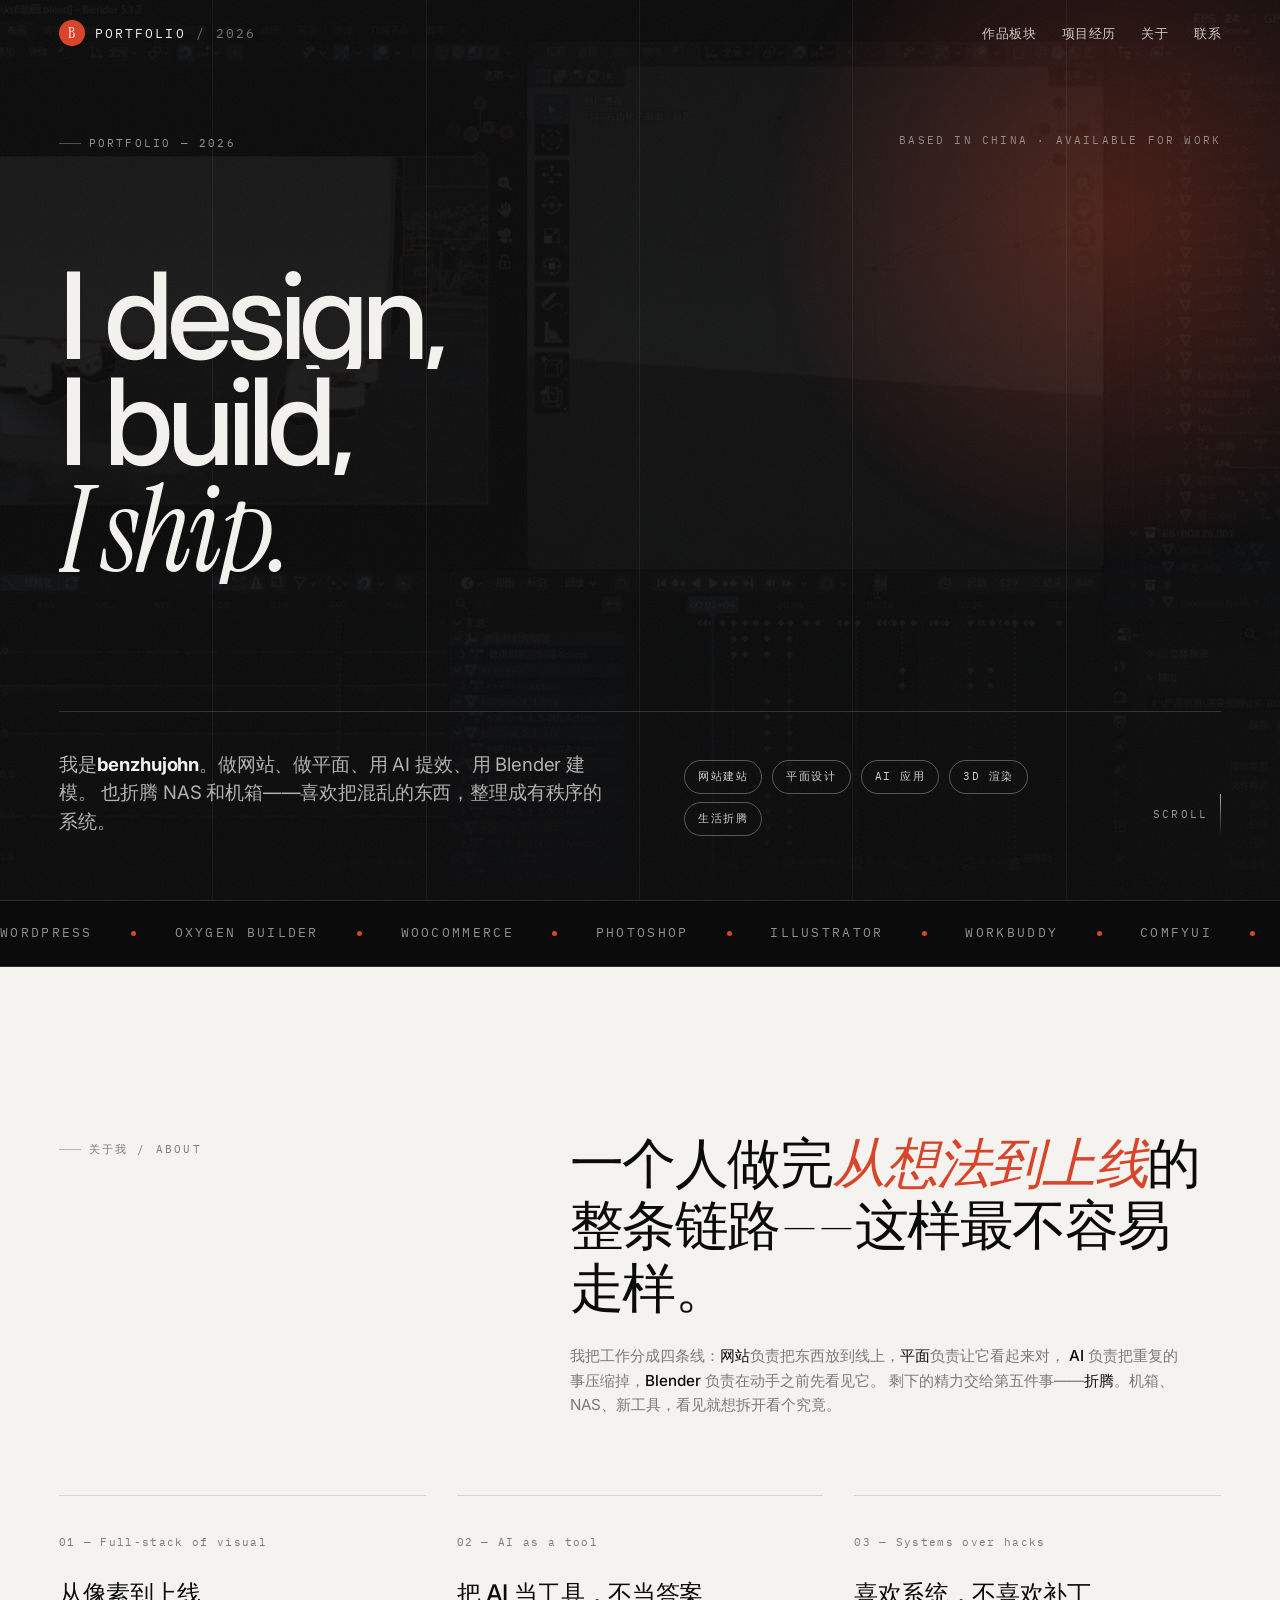
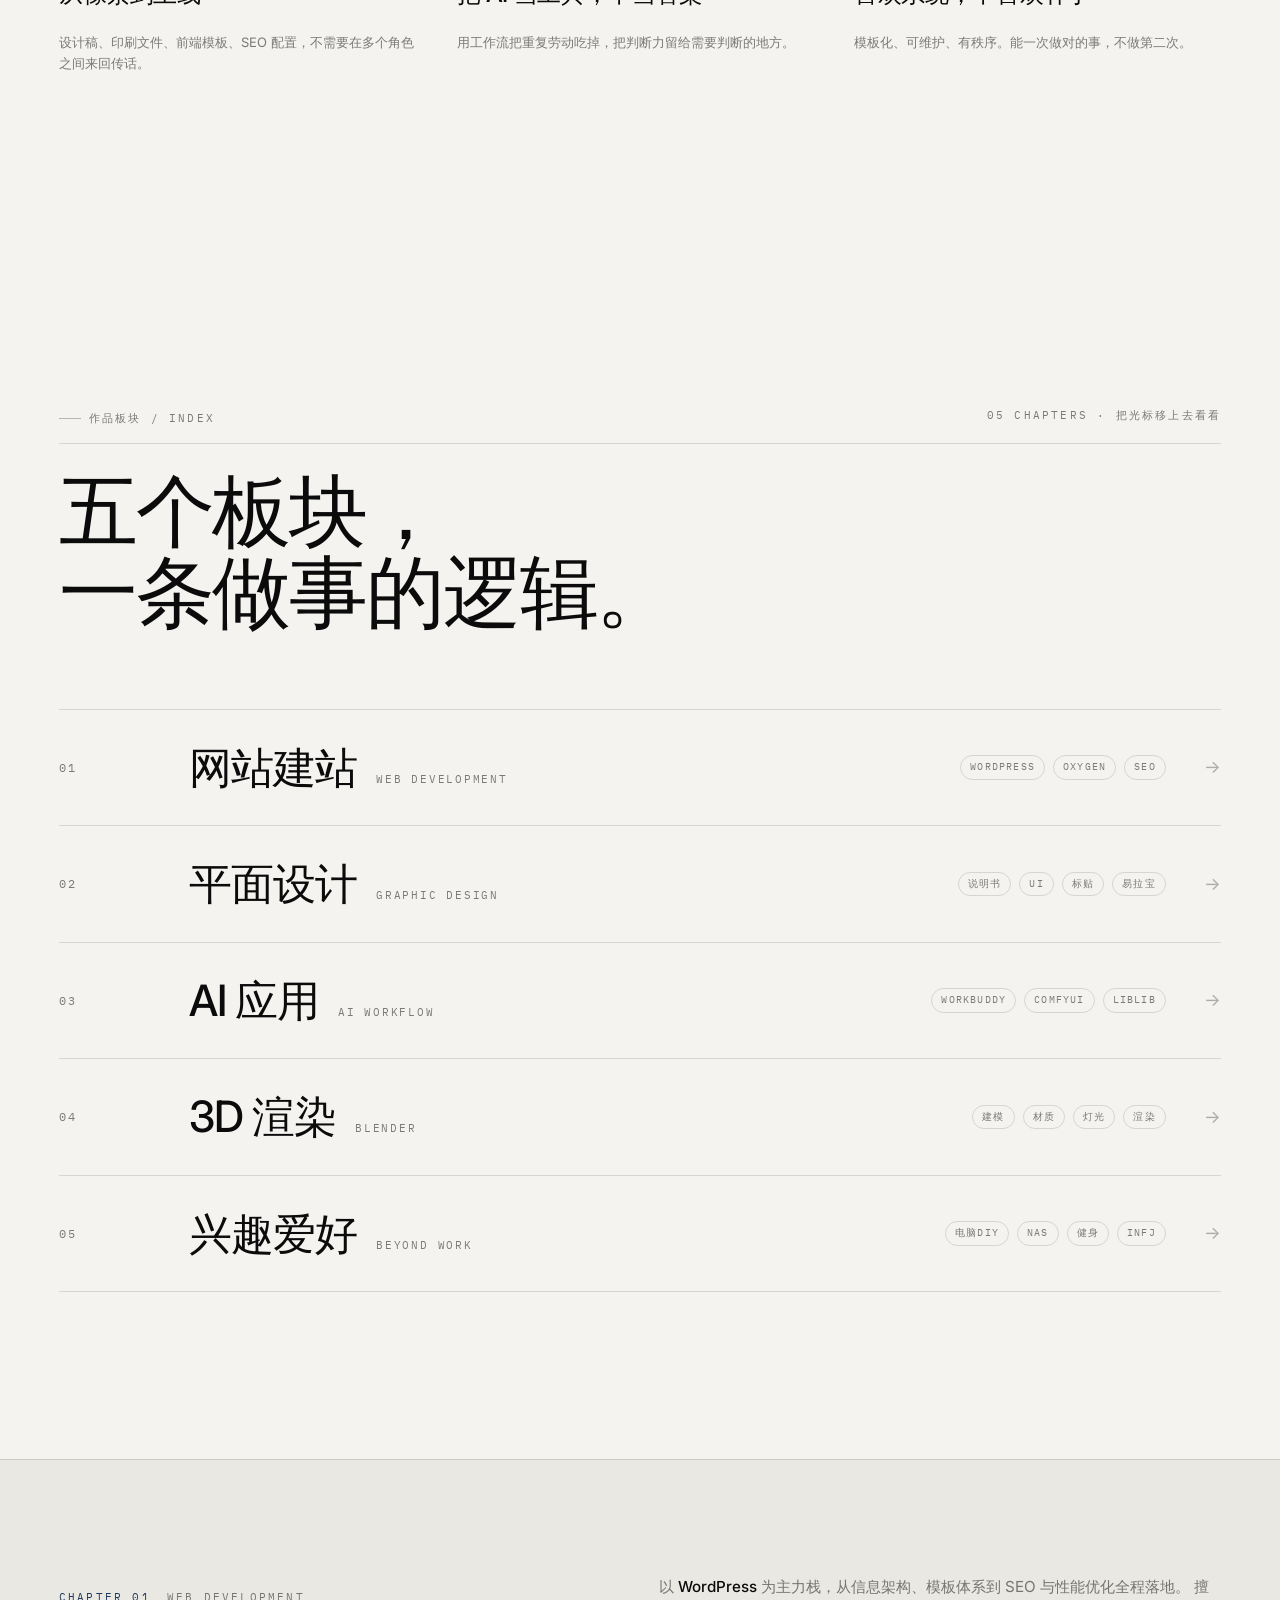
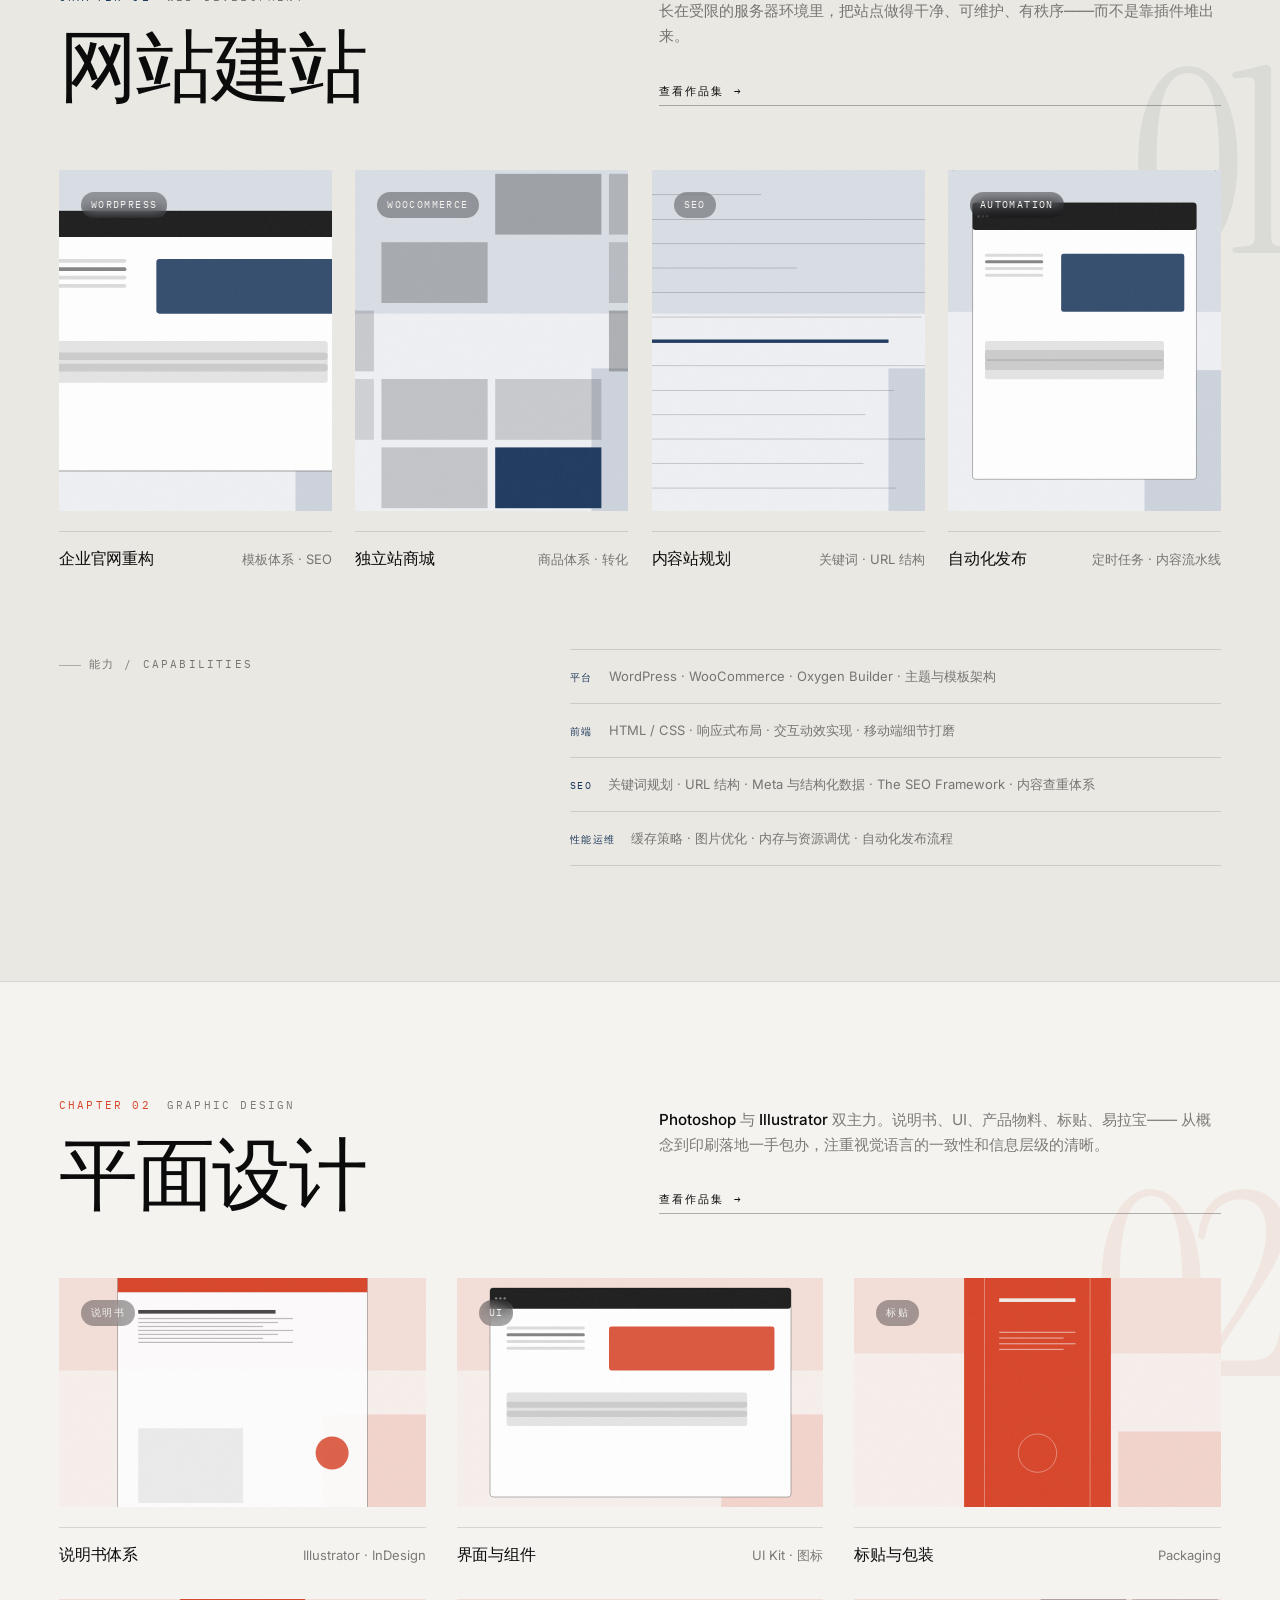
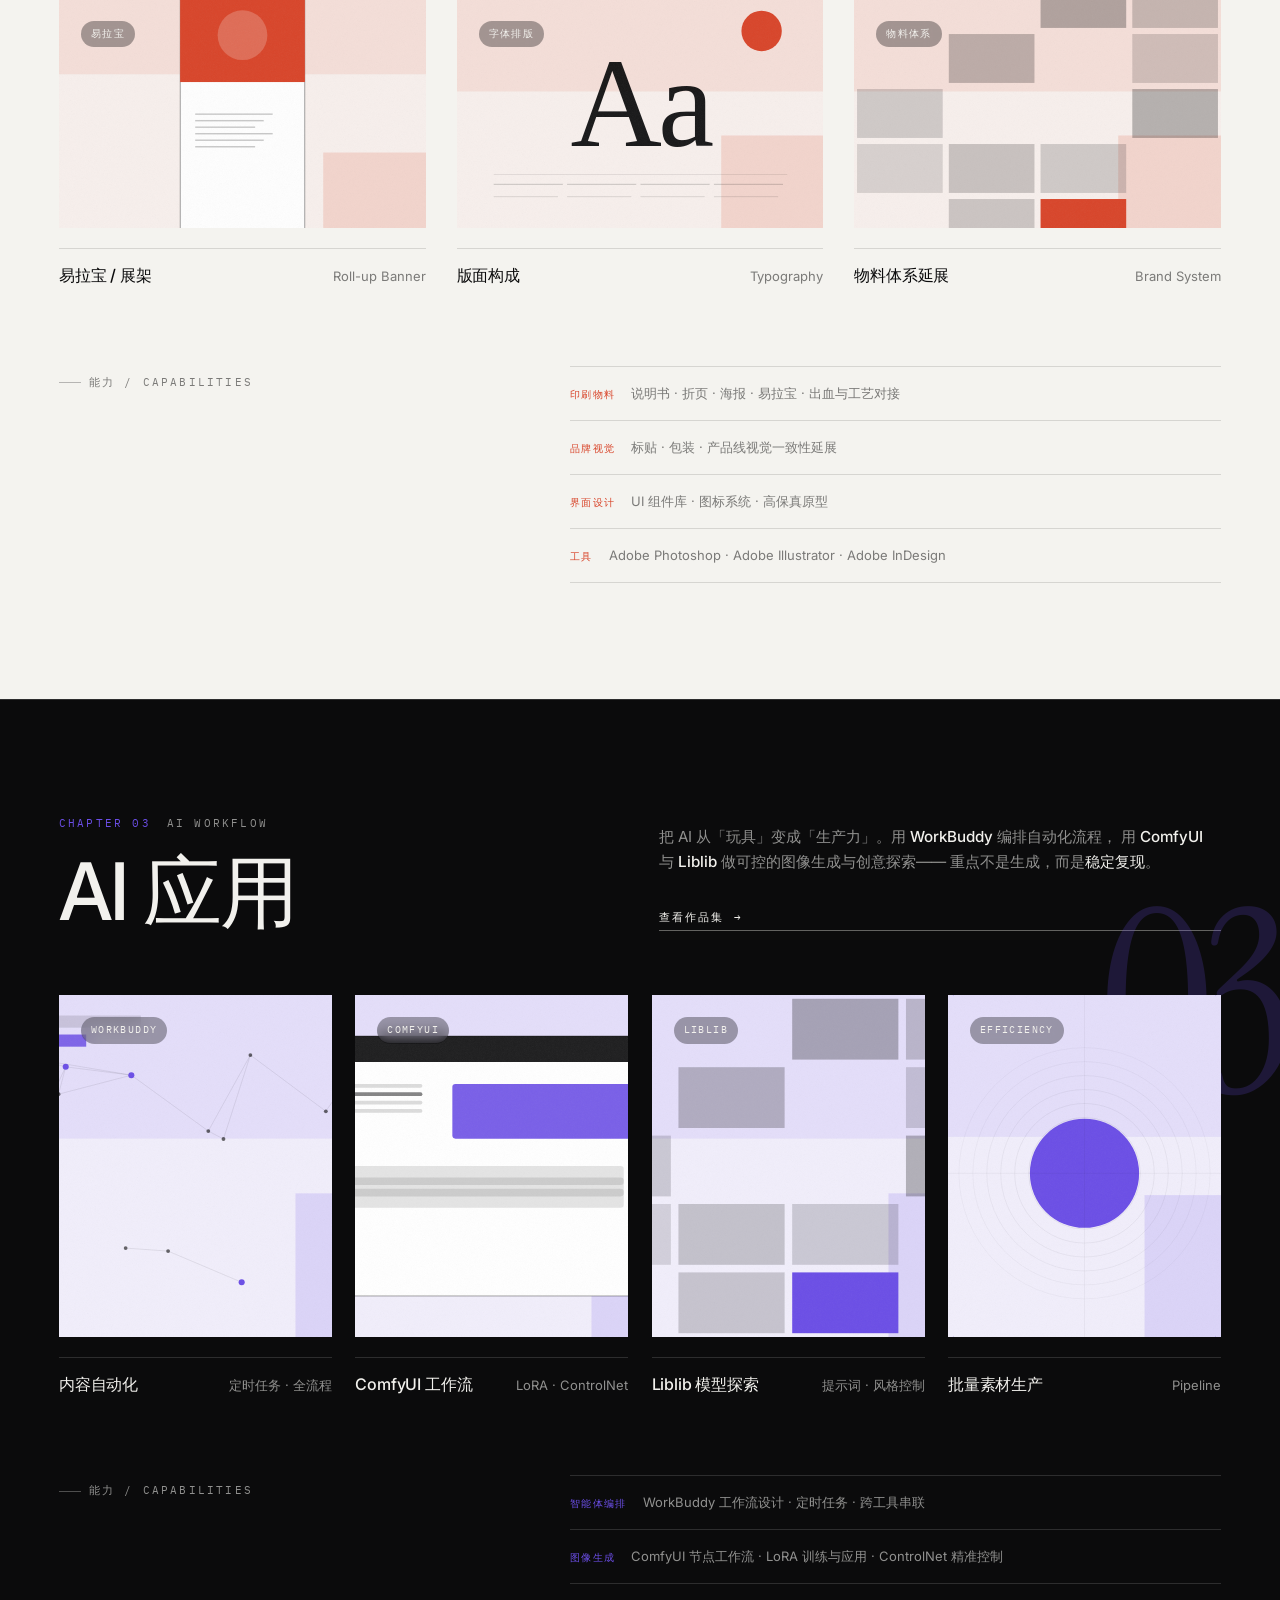
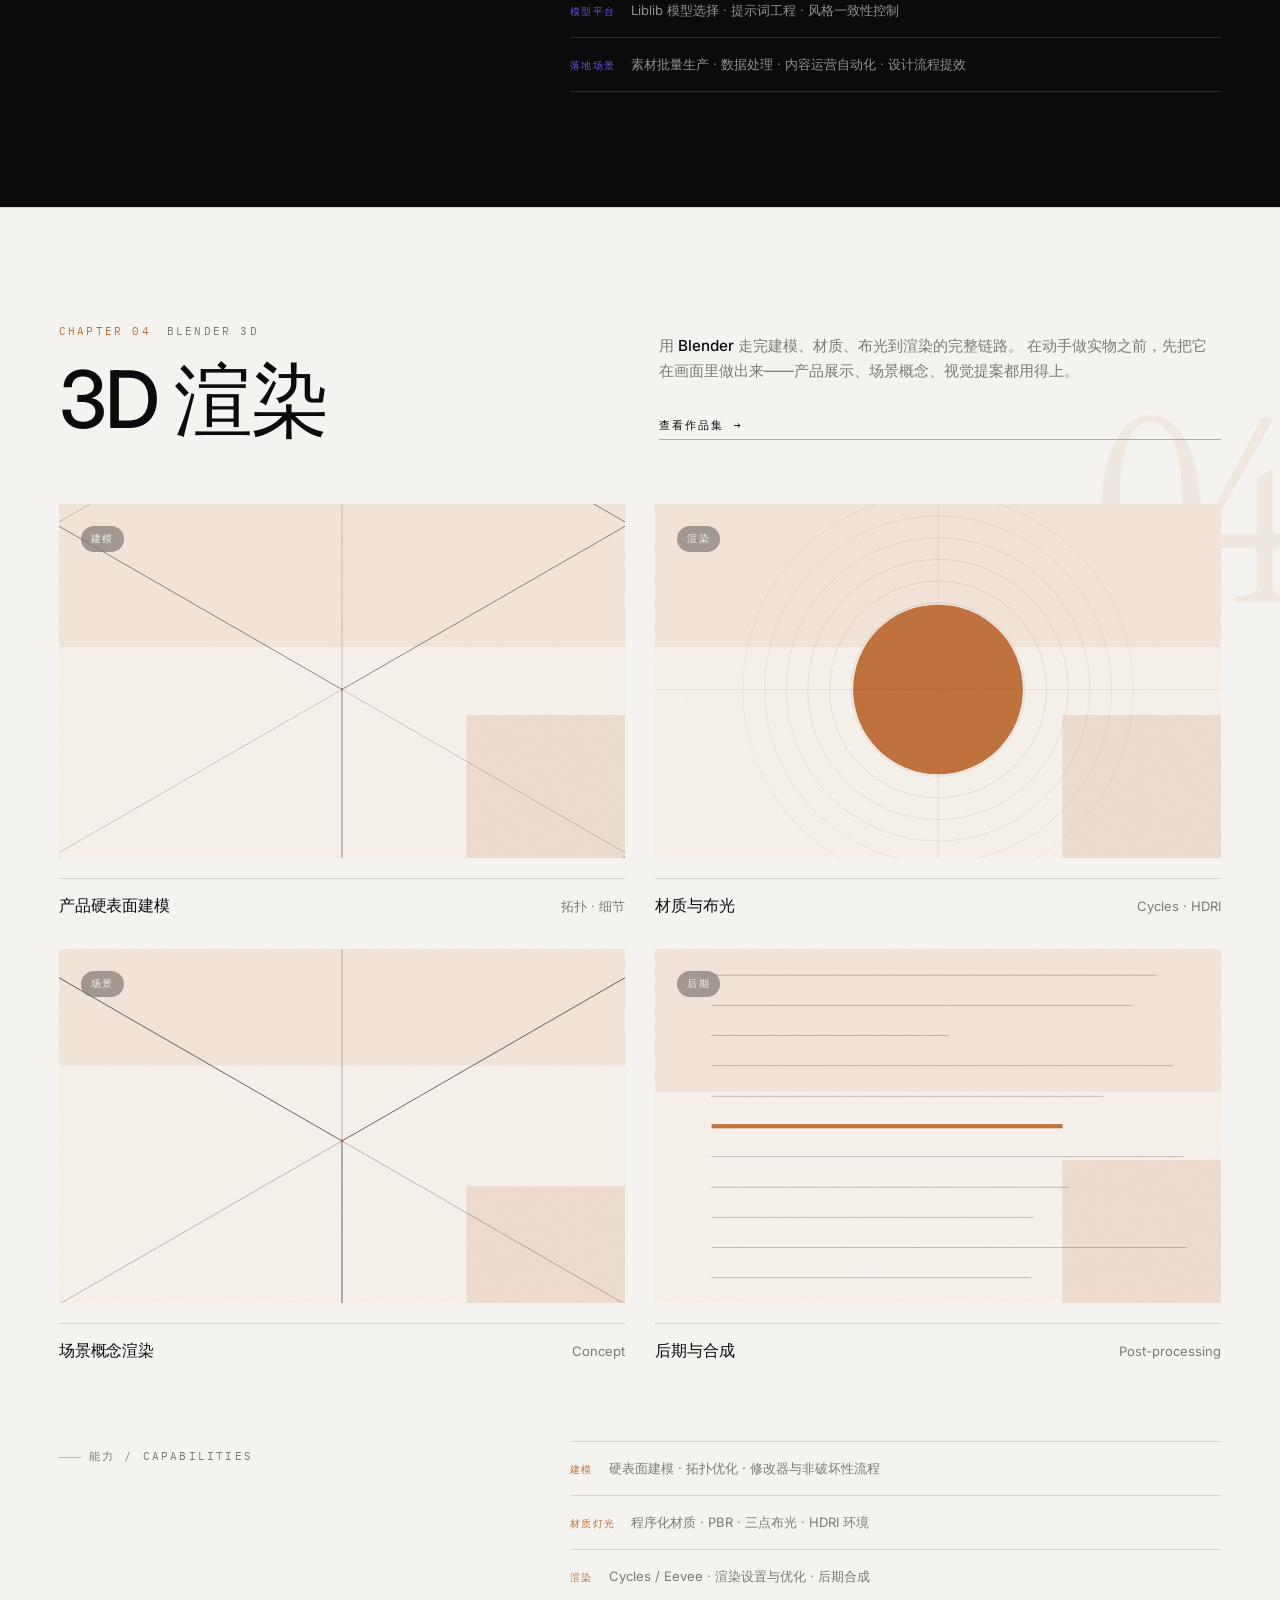
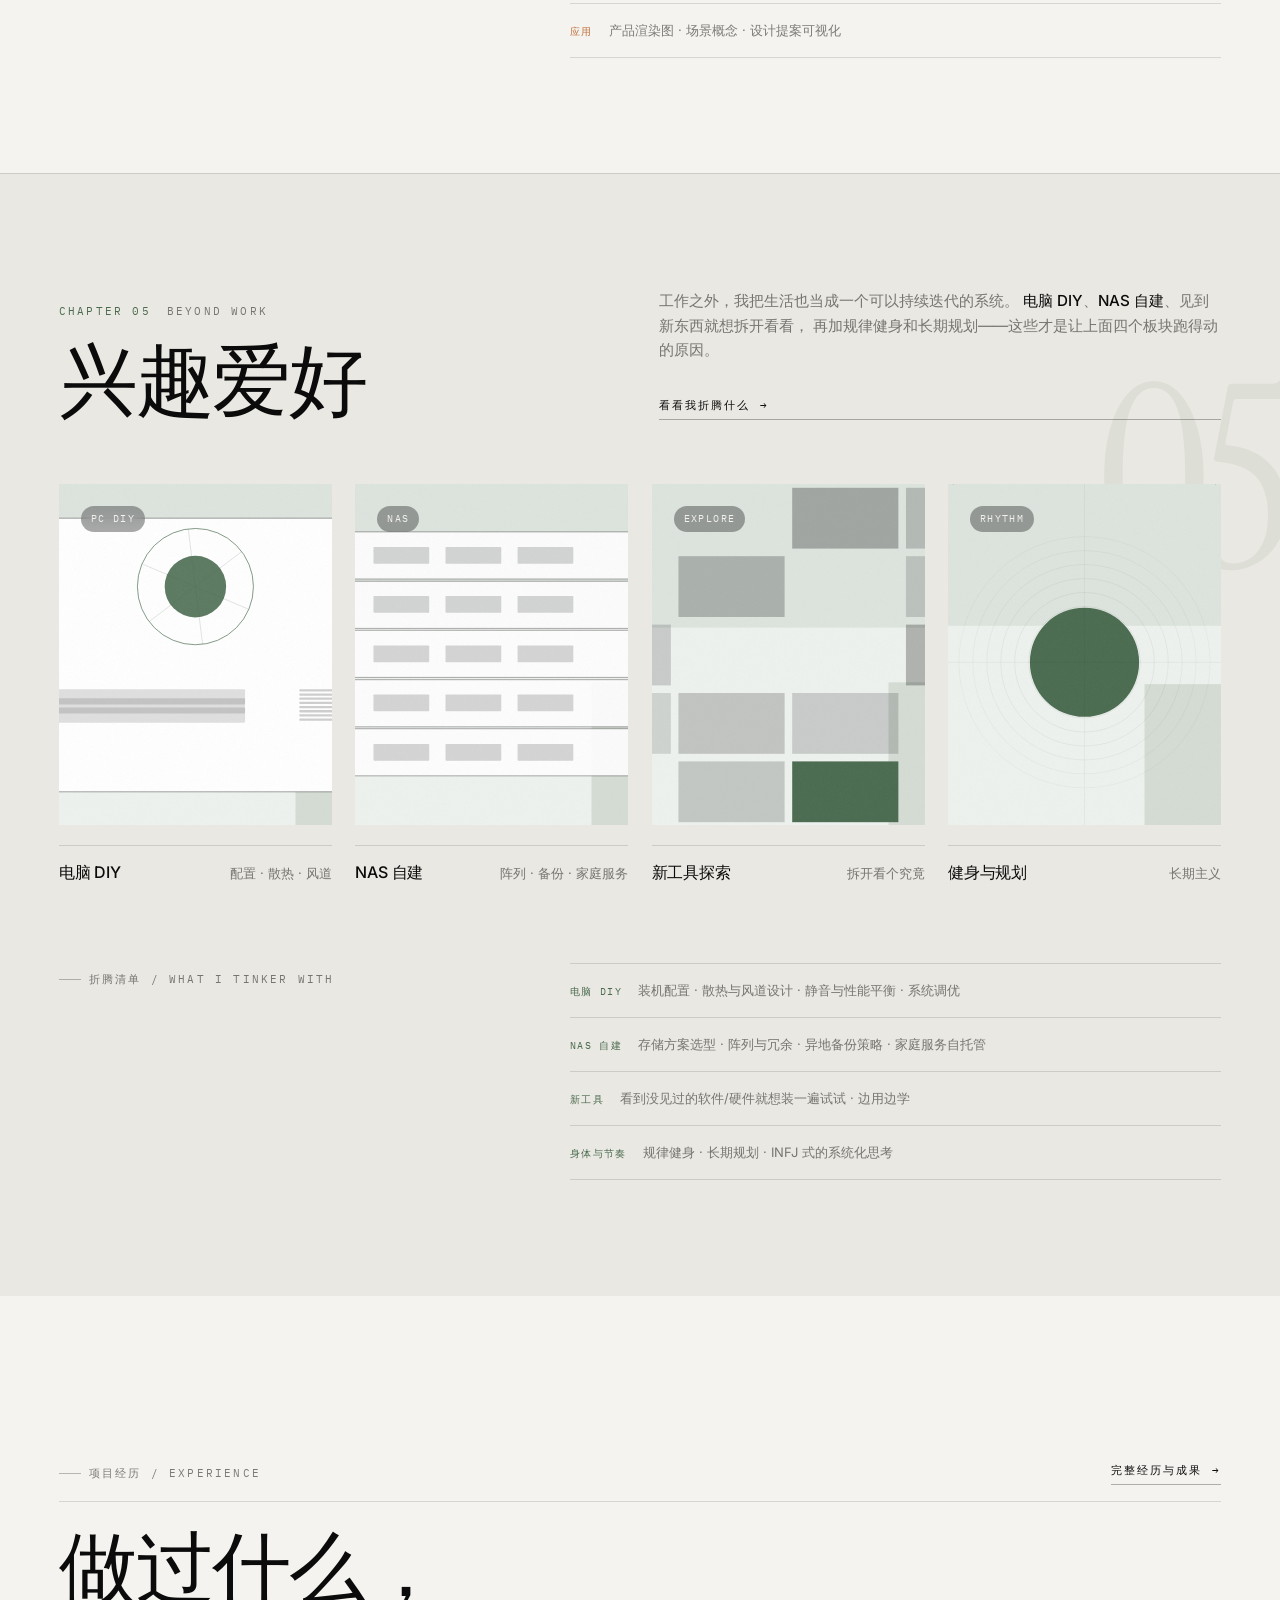
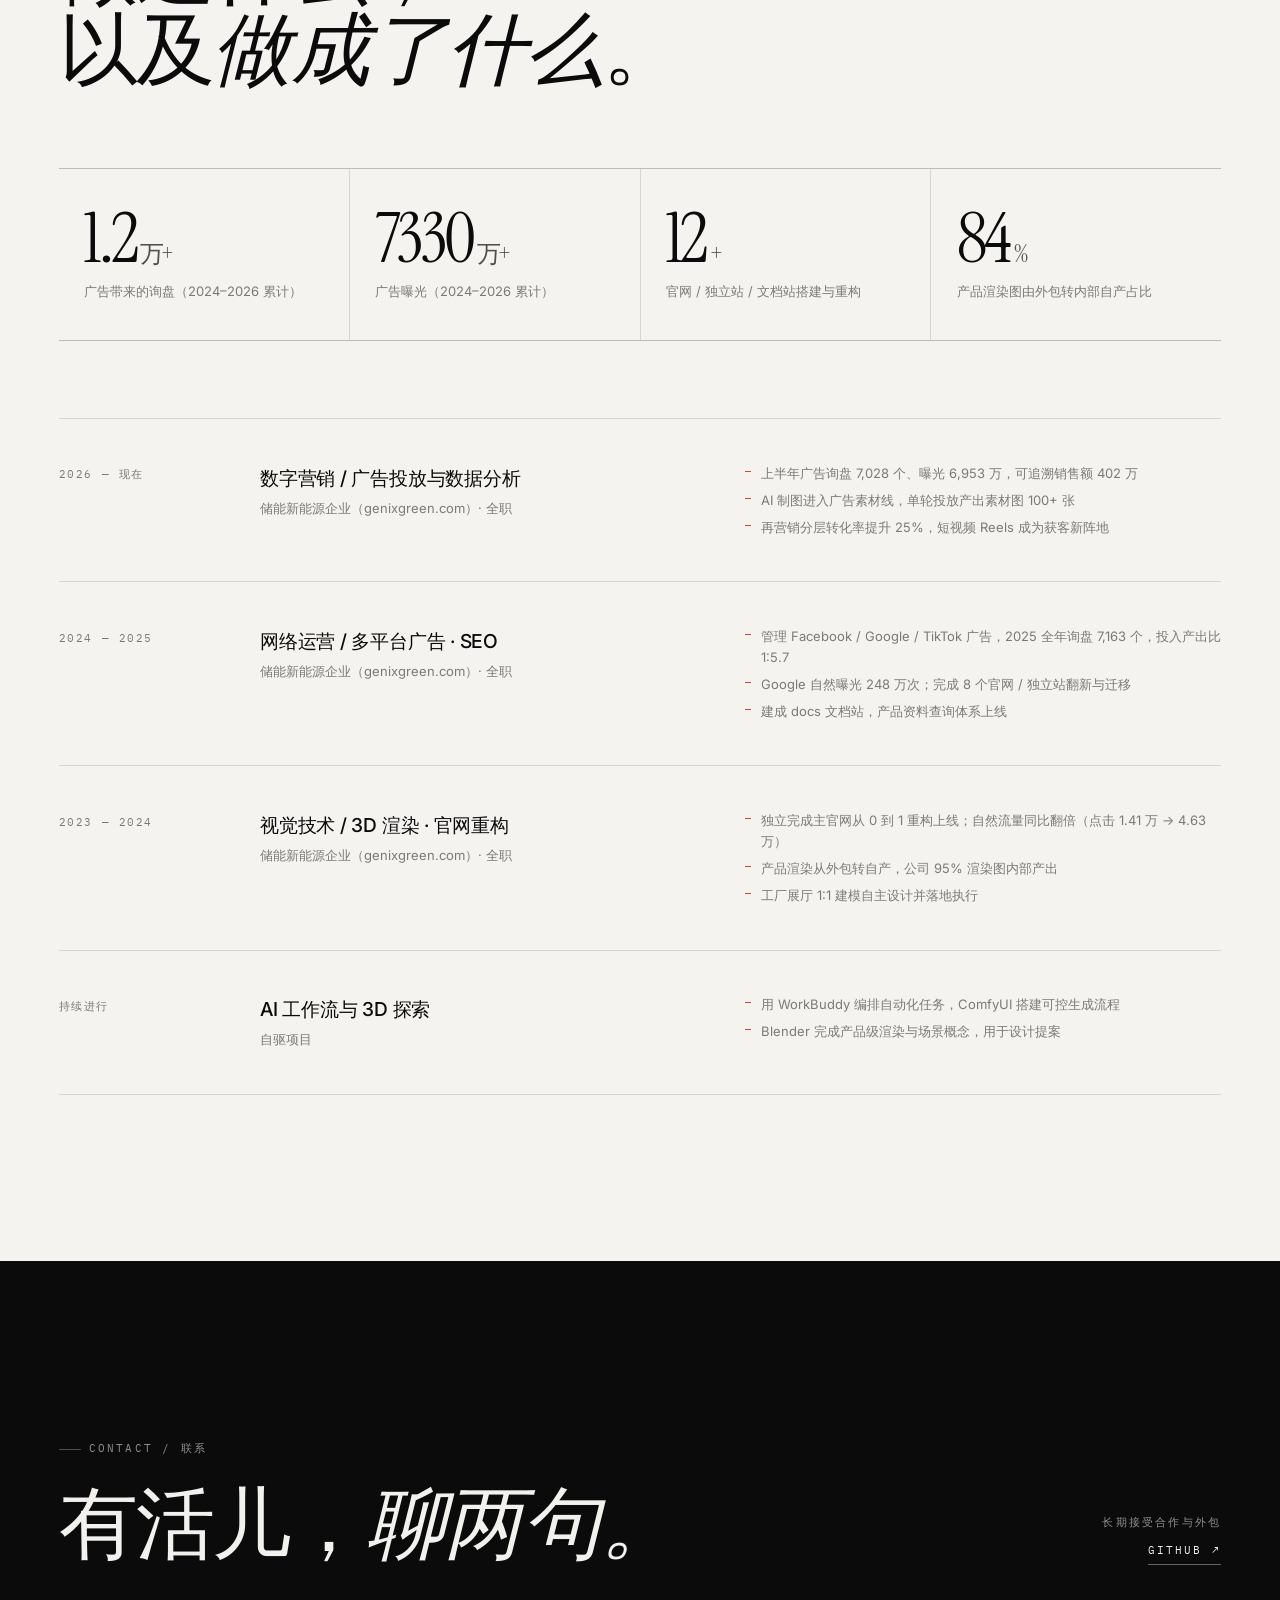
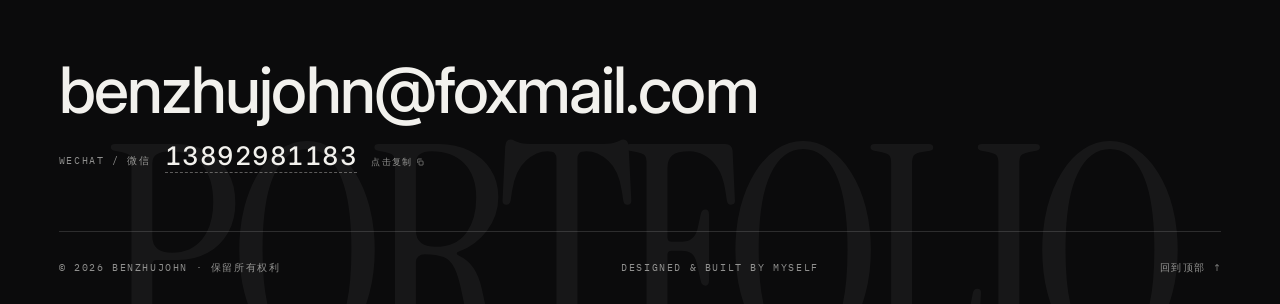
==== commit dd082ae7: "feat: 站点图标 + Hero 视频背景 + 真实作品与数据 + 反爬邮箱/微信 站点图标： - 桌面截图裁切生成 favicon.ico（16/32/48）+ PNG 各尺寸 + apple-t" ====
--- a/index.html
+++ b/index.html
@@ -3,20 +3,23 @@
 <head>
 <meta charset="utf-8">
 <meta name="viewport" content="width=device-width, initial-scale=1, viewport-fit=cover">
-<title>朱本 · 作品集 | Web · Graphic · AI · 3D · Life</title>
-
-<meta name="description" content="朱本的个人作品集：网站建站（WordPress）、平面设计（Photoshop / Illustrator）、AI 应用（WorkBuddy / ComfyUI / Liblib）、Blender 3D 渲染，以及电脑 DIY 与 NAS 折腾记录。">
-<meta name="author" content="朱本">
+<title>benzhujohn · 作品集 | Web · Graphic · AI · 3D · Life</title>
+
+<meta name="description" content="benzhujohn的个人作品集：网站建站（WordPress）、平面设计（Photoshop / Illustrator）、AI 应用（WorkBuddy / ComfyUI / Liblib）、Blender 3D 渲染，以及电脑 DIY 与 NAS 折腾记录。">
+<meta name="author" content="benzhujohn">
 <meta name="theme-color" content="#0B0B0C">
 
 <link rel="canonical" href="https://benzhujohn.github.io/boooo/">
 <meta property="og:type" content="website">
-<meta property="og:title" content="朱本 · 作品集">
+<meta property="og:title" content="benzhujohn · 作品集">
 <meta property="og:description" content="把想法做成看得见的东西。网站建站 / 平面设计 / AI 应用 / 3D 渲染 / 生活折腾。">
 <meta property="og:image" content="assets/img/og-cover.svg">
 <meta name="twitter:card" content="summary_large_image">
 
-<link rel="icon" href="data:image/svg+xml,%3Csvg xmlns='http://www.w3.org/2000/svg' viewBox='0 0 32 32'%3E%3Crect width='32' height='32' rx='16' fill='%230B0B0C'/%3E%3Ccircle cx='16' cy='16' r='7' fill='%23D8452A'/%3E%3C/svg%3E">
+<link rel="icon" href="assets/img/favicon.ico" sizes="any">
+<link rel="icon" type="image/png" sizes="32x32" href="assets/img/icon-32.png">
+<link rel="icon" type="image/png" sizes="16x16" href="assets/img/icon-16.png">
+<link rel="apple-touch-icon" href="assets/img/apple-touch-icon.png">
 
 <!-- 字体：异步加载，网络不可达时自动回退到系统字体，不阻塞渲染 -->
 <link rel="preconnect" href="https://fonts.googleapis.com">
@@ -35,7 +38,7 @@
 <header class="nav">
   <div class="nav__inner">
     <a class="nav__brand" href="#top" aria-label="回到首页">
-      <span class="nav__mark">朱</span>
+      <span class="nav__mark">B</span>
       <span>PORTFOLIO<span style="opacity:.45"> / 2026</span></span>
     </a>
     <nav class="nav__links" aria-label="主导航">
@@ -62,7 +65,7 @@
   </nav>
   <div class="menu__foot">
     <span>基于 GitHub Pages 托管</span>
-    <a href="mailto:hello@example.com">hello@example.com</a>
+    <a class="mail-guard" data-mail="YmVuemh1am9obkBmb3htYWlsLmNvbQ==" href="#contact"><noscript>benzhujohn —at— foxmail —dot— com</noscript></a>
   </div>
 </div>
 
@@ -71,6 +74,11 @@
   <!-- ============ 首屏 ============ -->
   <section class="band band--ink hero" data-nav="dark">
     <div class="hero__bg" aria-hidden="true">
+      <video class="hero__video" autoplay muted loop playsinline preload="metadata"
+             poster="assets/video/hero-poster.jpg" tabindex="-1">
+        <source src="assets/video/hero-loop.mp4" type="video/mp4">
+      </video>
+      <div class="hero__shade"></div>
       <div class="hero__grid-lines"><span></span><span></span><span></span><span></span><span></span><span></span></div>
       <div class="hero__glow"></div>
       <div class="hero__noise"></div>
@@ -90,7 +98,7 @@
 
       <div class="hero__meta">
         <p class="t-lead" style="color:rgba(242,241,237,.72)">
-          我是<strong style="color:#F2F1ED">朱本</strong>。做网站、做平面、用 AI 提效、用 Blender 建模。
+          我是<strong style="color:#F2F1ED">benzhujohn</strong>。做网站、做平面、用 AI 提效、用 Blender 建模。
           也折腾 NAS 和机箱——喜欢把混乱的东西，整理成有秩序的系统。
         </p>
         <ul class="hero__roles">
@@ -613,35 +621,50 @@
 
       <div class="stats mt-l reveal">
         <div class="stat">
-          <b><span data-count="5">5</span></b>
-          <p>作品板块，覆盖从设计到上线的完整链路</p>
+          <b><span data-count="1.4" data-dec="1">0</span><i>万+</i></b>
+          <p>广告带来的询盘（2024–2026 累计）</p>
         </div>
         <div class="stat">
-          <b><span data-count="80">80</span><i>+</i></b>
-          <p>累计上线的页面与设计交付物</p>
+          <b><span data-count="8300">0</span><i>万+</i></b>
+          <p>广告曝光（2024–2026 累计）</p>
         </div>
         <div class="stat">
-          <b><span data-count="6">6</span><i>年</i></b>
-          <p>设计与建站的实战经验</p>
+          <b><span data-count="14">0</span><i>+</i></b>
+          <p>官网 / 独立站 / 文档站搭建与重构</p>
         </div>
         <div class="stat">
-          <b><span data-count="4">4</span><i>套</i></b>
-          <p>已跑通的 AI 自动化工作流</p>
+          <b><span data-count="95">0</span><i>%</i></b>
+          <p>产品渲染图由外包转内部自产占比</p>
         </div>
       </div>
 
       <div class="tl mt-l">
         <article class="tl__item reveal">
-          <div class="tl__when">2024 — 现在</div>
+          <div class="tl__when">2026 — 现在</div>
           <div>
-            <h3 class="tl__role">网站建站 / 视觉设计负责人</h3>
-            <p class="tl__org">公司名称占位 · 全职</p>
+            <h3 class="tl__role">数字营销 / 广告投放与数据分析</h3>
+            <p class="tl__org">储能新能源企业（genixgreen.com）· 全职</p>
           </div>
           <div class="tl__note">
             <ul>
-              <li>主导官网从 0 到 1 重构，建立 WordPress + Oxygen 模板体系</li>
-              <li>搭建每日自动化内容发布流程，把重复劳动压缩掉</li>
-              <li>完成全站 SEO 规范化，统一 URL 结构与 Meta 体系</li>
+              <li>上半年广告询盘 7,028 个、曝光 6,953 万，可追溯销售额 402 万</li>
+              <li>AI 制图进入广告素材线，单轮投放产出素材图 100+ 张</li>
+              <li>再营销分层转化率提升 25%，短视频 Reels 成为获客新阵地</li>
+            </ul>
+          </div>
+        </article>
+
+        <article class="tl__item reveal">
+          <div class="tl__when">2024 — 2025</div>
+          <div>
+            <h3 class="tl__role">网络运营 / 多平台广告 · SEO</h3>
+            <p class="tl__org">储能新能源企业（genixgreen.com）· 全职</p>
+          </div>
+          <div class="tl__note">
+            <ul>
+              <li>管理 Facebook / Google / TikTok 广告，2025 全年询盘 7,163 个，投入产出比 1:5.7</li>
+              <li>Google 自然曝光 248 万次；完成 8 个官网 / 独立站翻新与迁移</li>
+              <li>建成 docs 文档站，产品资料查询体系上线</li>
             </ul>
           </div>
         </article>
@@ -649,28 +672,14 @@
         <article class="tl__item reveal">
           <div class="tl__when">2023 — 2024</div>
           <div>
-            <h3 class="tl__role">平面设计 / 产品物料</h3>
-            <p class="tl__org">公司名称占位 · 全职</p>
+            <h3 class="tl__role">视觉技术 / 3D 渲染 · 官网重构</h3>
+            <p class="tl__org">储能新能源企业（genixgreen.com）· 全职</p>
           </div>
           <div class="tl__note">
             <ul>
-              <li>负责说明书、标贴、易拉宝等印刷物料的设计与落地</li>
-              <li>建立产品线视觉规范，保证跨物料的一致性</li>
-              <li>对接印厂完成出血、色彩与工艺确认</li>
-            </ul>
-          </div>
-        </article>
-
-        <article class="tl__item reveal">
-          <div class="tl__when">2022 — 2023</div>
-          <div>
-            <h3 class="tl__role">视觉设计 / 界面与电商</h3>
-            <p class="tl__org">公司名称占位 · 全职</p>
-          </div>
-          <div class="tl__note">
-            <ul>
-              <li>独立站商城的界面设计与商品视觉体系搭建</li>
-              <li>输出 UI 组件与图标规范，提升后续改版效率</li>
+              <li>独立完成主官网从 0 到 1 重构上线；自然流量同比翻倍（点击 1.41 万 → 4.63 万）</li>
+              <li>产品渲染从外包转自产，公司 95% 渲染图内部产出</li>
+              <li>工厂展厅 1:1 建模自主设计并落地执行</li>
             </ul>
           </div>
         </article>
@@ -708,12 +717,17 @@
       </div>
     </div>
 
-    <div class="foot__mailrow">
-      <a class="foot__mail" href="mailto:hello@example.com">hello@example.com</a>
+    <div class="foot__mailrow foot__contacts">
+      <a class="foot__mail mail-guard" href="#contact" data-mail="YmVuemh1am9obkBmb3htYWlsLmNvbQ==" aria-label="发送邮件"><noscript>benzhujohn —at— foxmail —dot— com</noscript></a>
+      <button class="foot__mail foot__wx" type="button" data-copywx="13892981183" aria-label="复制微信号 13892981183">
+        <span class="foot__wx__label">WeChat / 微信</span>
+        <b class="foot__wx__num">13892981183</b>
+        <em class="foot__wx__hint" aria-hidden="true">点击复制<svg viewBox="0 0 24 24" width="14" height="14" fill="none" stroke="currentColor" stroke-width="2" aria-hidden="true"><rect x="9" y="9" width="12" height="12" rx="2"/><path d="M5 15V5a2 2 0 0 1 2-2h10"/></svg></em>
+      </button>
     </div>
 
     <div class="foot__bottom">
-      <span>© <span data-year>2026</span> 朱本 · 保留所有权利</span>
+      <span>© <span data-year>2026</span> benzhujohn · 保留所有权利</span>
       <span>Designed &amp; built by myself</span>
       <a href="#top">回到顶部 ↑</a>
     </div>
--- a/assets/css/style.css
+++ b/assets/css/style.css
@@ -205,6 +205,17 @@
 }
 
 .rule { height: 1px; background: var(--rule); border: 0; margin: 0; }
+
+code {
+  font-family: var(--font-mono);
+  font-size: .86em;
+  letter-spacing: -.01em;
+  background: var(--faint);
+  border: 1px solid var(--rule);
+  padding: .08em .38em;
+  border-radius: 3px;
+  white-space: nowrap;
+}
 
 /* 段落首行装饰线 */
 .hairline-top { border-top: 1px solid var(--rule); padding-top: clamp(18px, 2.6vw, 34px); }
@@ -835,6 +846,11 @@
   display: block;
   margin-bottom: clamp(6px, 1.4vw, 22px);
 }
+/* 关键：序号同时挂着 .reveal，而 .reveal.is-in 会把 opacity 拉到 1，
+   把水印的透明度整个吃掉。这里用更高的特异度夺回来。 */
+.phero__no.reveal.is-in { opacity: .16; }
+/* 深色底上提亮 + 抬高不透明度，否则深色章节色几乎看不见 */
+.band--ink .phero__no.reveal.is-in { opacity: .28; color: var(--ch-ink, var(--ch)); }
 .phero__glow {
   position: absolute;
   width: 68vw; height: 68vw; border-radius: 50%;
@@ -848,12 +864,16 @@
 @media (min-width: 900px) { .phero__grid { grid-template-columns: minmax(0, 1.35fr) minmax(0, 1fr); } }
 .phero__badges { display: flex; flex-wrap: wrap; gap: 8px; }
 
-/* 章节色注入 */
-.ch-web     { --ch: var(--ch-web); }
-.ch-graphic { --ch: var(--ch-graphic); }
-.ch-ai      { --ch: var(--ch-ai); }
-.ch-d3      { --ch: var(--ch-d3); }
-.ch-life    { --ch: var(--ch-life); }
+/* 章节色注入
+   --ch     = 浅底用色（原色）
+   --ch-ink = 深底用色。深色章节色（藏青 / 墨绿）在近黑底上会糊掉，
+              单一 brightness 又会让朱红 / 橙过曝，所以逐个手工定。
+   只在序号水印这类极小面积出现，不影响主色系统。 */
+.ch-web     { --ch: var(--ch-web);     --ch-ink: #6E9BD6; }
+.ch-graphic { --ch: var(--ch-graphic); --ch-ink: #E8785F; }
+.ch-ai      { --ch: var(--ch-ai);      --ch-ink: #A08BEF; }
+.ch-d3      { --ch: var(--ch-d3);      --ch-ink: #D89158; }
+.ch-life    { --ch: var(--ch-life);    --ch-ink: #7FA987; }
 
 /* ---------- 17. Filters ---------- */
 .filters {
@@ -974,5 +994,553 @@
 
 /* ---------- 24. Print ---------- */
 @media print {
-  .nav, .progress, .peek, .menu { display: none !important; }
-}
+  .nav, .progress, .peek, .menu, .vlight, .filters { display: none !important; }
+}
+
+/* ============================================================
+   25. Video case（可点击播放的视频作品）
+   ============================================================ */
+
+/* 可点击播放的缩略图：<button> 版 .tile 与 <a> 版表现一致 */
+button.tile {
+  width: 100%;
+  padding: 0;
+  border: 0;
+  text-align: left;
+  font: inherit;
+  color: inherit;
+  cursor: pointer;
+}
+/* 视频条目一律配 .tile--wide：
+   16:9 的视频放进 16:10 卡片只裁掉左右各约 5%，放 1:1 要裁掉各约 22%，
+   海报里的说明文字就保不住了。tools/gen_video.py 生成的封面已按居中安全区排版。 */
+.work--video { position: relative; }
+.work--video .tile:hover .tile__cap { transform: none; opacity: 1; }
+.work--video:hover h3 { color: var(--ch, var(--accent)); }
+
+/* 播放按钮：整块浮层，指针穿透，点击交给条目本身 */
+.vplay {
+  position: absolute; inset: 0; z-index: 3;
+  display: grid; place-items: center;
+  pointer-events: none;
+}
+.vplay i {
+  width: clamp(50px, 5.6vw, 74px);
+  aspect-ratio: 1 / 1;
+  border-radius: 50%;
+  background: rgba(244, 243, 239, .93);
+  display: grid; place-items: center;
+  box-shadow: 0 18px 44px -16px rgba(0, 0, 0, .72);
+  transition: transform .55s var(--ease), background .4s var(--ease);
+}
+.vplay i::after {
+  content: "";
+  width: 0; height: 0;
+  margin-left: 9%;
+  border-left: clamp(11px, 1.2vw, 15px) solid var(--ink);
+  border-top: clamp(7px, .8vw, 10px) solid transparent;
+  border-bottom: clamp(7px, .8vw, 10px) solid transparent;
+  transition: border-left-color .4s var(--ease);
+}
+.work--video:hover .vplay i,
+.work--video:focus-visible .vplay i {
+  transform: scale(1.12);
+  background: var(--ch, var(--accent));
+}
+.work--video:hover .vplay i::after,
+.work--video:focus-visible .vplay i::after { border-left-color: #fff; }
+
+/* 时长角标 */
+.vdur {
+  position: absolute;
+  right: clamp(14px, 1.8vw, 22px); top: clamp(14px, 1.8vw, 22px);
+  z-index: 3;
+  font-family: var(--font-mono);
+  font-size: .625rem; letter-spacing: .12em;
+  color: #F2F1ED;
+  background: rgba(11, 11, 12, .46);
+  -webkit-backdrop-filter: blur(8px);
+  backdrop-filter: blur(8px);
+  padding: 5px 9px; border-radius: 999px;
+}
+/* 视频条目的缩略图永远显示渐晕，方便叠按钮 */
+.work--video .tile::after { opacity: 1; }
+
+/* 视频区块的说明行：路径不做大写处理，否则 assets/video 会变成 ASSETS/VIDEO */
+.vrow {
+  display: flex; flex-wrap: wrap; gap: 8px 22px;
+  align-items: baseline; justify-content: space-between;
+  padding-block: clamp(14px, 1.8vw, 22px);
+  border-top: 1px solid var(--rule);
+  font-family: var(--font-mono);
+  font-size: var(--fs-micro); letter-spacing: .1em;
+  color: var(--muted);
+}
+.vrow b { font-weight: 400; color: var(--fg); }
+
+/* ============================================================
+   26. Video lightbox（全屏播放层）
+   ============================================================ */
+.vlight {
+  position: fixed; inset: 0; z-index: 200;
+  display: grid;
+  grid-template-rows: auto minmax(0, 1fr) auto;
+  gap: clamp(10px, 1.6vw, 22px);
+  padding:
+    max(14px, env(safe-area-inset-top)) max(16px, env(safe-area-inset-right))
+    max(14px, env(safe-area-inset-bottom)) max(16px, env(safe-area-inset-left));
+  background: rgba(6, 6, 7, .95);
+  -webkit-backdrop-filter: blur(12px);
+  backdrop-filter: blur(12px);
+  color: #F2F1ED;
+  opacity: 0; visibility: hidden;
+  transition: opacity .45s var(--ease), visibility .45s var(--ease);
+}
+.vlight.is-open { opacity: 1; visibility: visible; }
+
+.vlight__top {
+  display: flex; align-items: center; justify-content: space-between;
+  gap: 16px;
+  padding-inline: clamp(2px, 1vw, 12px);
+}
+.vlight__meta { display: grid; gap: 6px; min-width: 0; }
+.vlight__title {
+  font-size: clamp(1rem, 1.7vw, 1.35rem);
+  font-weight: 500; letter-spacing: -.012em;
+  white-space: nowrap; overflow: hidden; text-overflow: ellipsis;
+}
+.vlight__sub {
+  font-family: var(--font-mono);
+  font-size: .625rem; letter-spacing: .16em;
+  text-transform: uppercase;
+  color: rgba(242, 241, 237, .5);
+}
+.vlight__x {
+  flex: none;
+  width: 44px; height: 44px;
+  border: 1px solid rgba(242, 241, 237, .24);
+  border-radius: 50%;
+  display: grid; place-items: center;
+  color: inherit;
+  transition: background .35s var(--ease), color .35s var(--ease),
+              border-color .35s var(--ease), transform .5s var(--ease);
+}
+.vlight__x span { position: relative; width: 15px; height: 15px; }
+.vlight__x span::before, .vlight__x span::after {
+  content: ""; position: absolute; left: 0; top: 7px;
+  width: 15px; height: 1.5px; background: currentColor;
+}
+.vlight__x span::before { transform: rotate(45deg); }
+.vlight__x span::after  { transform: rotate(-45deg); }
+.vlight__x:hover {
+  background: #F2F1ED; color: var(--ink);
+  border-color: #F2F1ED; transform: rotate(90deg);
+}
+
+.vlight__stage { display: grid; place-items: center; min-height: 0; position: relative; }
+.vlight__frame {
+  position: relative;
+  width: min(1440px, 100%, calc((100dvh - 210px) * 16 / 9));
+  aspect-ratio: 16 / 9;
+  background: #000;
+  overflow: hidden;
+  box-shadow: 0 44px 96px -34px rgba(0, 0, 0, .92);
+  opacity: .35;
+  transform: scale(.965);
+  transition: opacity .55s var(--ease), transform .7s var(--ease);
+}
+.vlight.is-open .vlight__frame { opacity: 1; transform: none; }
+.vlight__frame video,
+.vlight__frame iframe {
+  width: 100%; height: 100%;
+  display: block; border: 0; background: #000;
+}
+
+/* 上一个 / 下一个。
+   注意：按钮要相对「舞台」定位而不是画面 —— 画面宽度随视口变化，
+   用负边距外推会直接把按钮挤出屏幕。 */
+.vlight__nav { position: absolute; inset: 0; pointer-events: none; }
+.vlight__nav button {
+  position: absolute;
+  top: 50%;
+  transform: translateY(-50%);
+  pointer-events: auto;
+  width: 48px; height: 48px;
+  border-radius: 50%;
+  border: 1px solid rgba(242, 241, 237, .42);
+  background: rgba(14, 14, 16, .82);
+  -webkit-backdrop-filter: blur(10px);
+  backdrop-filter: blur(10px);
+  color: #F2F1ED;
+  display: grid; place-items: center;
+  font-size: 1.08rem;
+  box-shadow: 0 12px 30px -12px rgba(0, 0, 0, .8);
+  transition: background .35s var(--ease), color .35s var(--ease),
+              border-color .35s var(--ease), transform .4s var(--ease);
+}
+.vlight__nav button:hover {
+  background: #F2F1ED; color: var(--ink); border-color: #F2F1ED;
+  transform: translateY(-50%) scale(1.06);
+}
+.vlight__prev { left: clamp(8px, 2.2vw, 32px); }
+.vlight__next { right: clamp(8px, 2.2vw, 32px); }
+.vlight__nav button[hidden] { display: none; }
+
+.vlight__bot {
+  display: flex; flex-wrap: wrap; align-items: center; justify-content: space-between;
+  gap: 10px 24px;
+  padding-inline: clamp(2px, 1vw, 12px);
+  font-family: var(--font-mono);
+  font-size: .625rem; letter-spacing: .16em;
+  text-transform: uppercase;
+  color: rgba(242, 241, 237, .46);
+}
+.vlight__hint b { font-weight: 400; color: rgba(242, 241, 237, .82); }
+
+/* 灯箱内播放器控件随时间淡出，保持画面干净 */
+.vlight.is-idle .vlight__top,
+.vlight.is-idle .vlight__bot,
+.vlight.is-idle .vlight__nav { opacity: 0; }
+.vlight__top, .vlight__bot, .vlight__nav { transition: opacity .5s var(--ease); }
+
+@media (max-width: 700px) {
+  .vlight { gap: 8px; }
+  .vlight__frame { width: 100%; }
+  .vlight__hint { display: none; }
+  .vlight__x { width: 40px; height: 40px; }
+  .vlight__nav button { width: 40px; height: 40px; }
+}
+
+/* ============================================================
+   27. Case study page（案例详解页）
+   ============================================================ */
+.cfacts {
+  display: grid; gap: 1px;
+  background: var(--rule);
+  border-block: 1px solid var(--rule);
+}
+@media (min-width: 700px) { .cfacts { grid-template-columns: repeat(4, minmax(0, 1fr)); } }
+@media (min-width: 480px) and (max-width: 699px) {
+  .cfacts { grid-template-columns: repeat(2, minmax(0, 1fr)); }
+}
+.cfacts > div {
+  background: var(--bg);
+  padding: clamp(20px, 2.6vw, 34px) clamp(16px, 2vw, 28px);
+  display: grid; gap: 8px; align-content: start;
+}
+.cfacts dt {
+  font-family: var(--font-mono); font-size: .625rem;
+  letter-spacing: .16em; text-transform: uppercase; color: var(--muted);
+}
+.cfacts dd { margin: 0; font-size: var(--fs-small); line-height: 1.5; }
+
+/* 长文正文：左粘性目录 + 右正文 */
+.cbody {
+  display: grid;
+  gap: clamp(28px, 4vw, 72px);
+  align-items: start;
+}
+@media (min-width: 960px) {
+  .cbody { grid-template-columns: minmax(0, 3fr) minmax(0, 8fr); }
+  .cbody__side { position: sticky; top: 104px; }
+}
+.cbody__side { display: grid; gap: clamp(16px, 2vw, 26px); }
+.ctoc { display: grid; border-top: 1px solid var(--rule); }
+.ctoc a {
+  display: grid; grid-template-columns: 26px minmax(0, 1fr);
+  gap: 10px; align-items: baseline;
+  padding-block: 10px;
+  border-bottom: 1px solid var(--rule);
+  font-size: var(--fs-small);
+  color: var(--muted);
+  transition: color .35s var(--ease), padding-left .45s var(--ease);
+}
+.ctoc a i {
+  font-family: var(--font-mono); font-style: normal;
+  font-size: .625rem; letter-spacing: .1em; color: var(--muted);
+}
+.ctoc a:hover { color: var(--fg); padding-left: 6px; }
+.ctoc a:hover i { color: var(--accent); }
+
+/* 窄屏：目录折成可横向滑动的胶囊条，避免正文被推到屏幕外一屏半 */
+@media (max-width: 959px) {
+  .cbody__side { gap: clamp(12px, 3vw, 18px); }
+  .ctoc {
+    display: flex; gap: 8px;
+    overflow-x: auto;
+    border-top: 0;
+    padding-bottom: 6px;
+    margin-inline: calc(var(--gutter) * -1);
+    padding-inline: var(--gutter);
+    scrollbar-width: none;
+    -webkit-overflow-scrolling: touch;
+  }
+  .ctoc::-webkit-scrollbar { display: none; }
+  .ctoc a {
+    flex: none;
+    display: inline-flex; align-items: center; gap: 7px;
+    grid-template-columns: none;
+    border: 1px solid var(--rule);
+    border-radius: 999px;
+    padding: 7px 14px;
+    font-size: .78rem;
+    white-space: nowrap;
+  }
+  .ctoc a:hover { padding-left: 14px; }
+  .ctoc a i { color: var(--accent); }
+}
+
+.cmain { display: grid; gap: clamp(44px, 6vw, 96px); }
+.cs-sec { display: grid; gap: clamp(16px, 2vw, 26px); scroll-margin-top: 96px; }
+.cs-sec__head { display: grid; gap: 12px; }
+.cs-sec__head .t-num { color: var(--ch, var(--accent)); }
+.cs-sec h2 {
+  font-size: var(--fs-h2);
+  line-height: 1.12; letter-spacing: -.024em; font-weight: 500;
+  max-width: 26ch;
+}
+.cs-sec p { color: var(--muted); max-width: 62ch; }
+.cs-sec p strong { color: var(--fg); font-weight: 500; }
+.cs-sec ul.bullets { display: grid; gap: 8px; max-width: 62ch; }
+.cs-sec ul.bullets li {
+  position: relative; padding-left: 20px;
+  font-size: var(--fs-small); color: var(--muted);
+}
+.cs-sec ul.bullets li::before {
+  content: ""; position: absolute; left: 0; top: .68em;
+  width: 8px; height: 1px; background: var(--ch, var(--accent));
+}
+
+/* 旁注 */
+.cs-note {
+  border-left: 2px solid var(--ch, var(--accent));
+  padding: 4px 0 4px clamp(16px, 2vw, 26px);
+  font-family: var(--font-display);
+  font-size: clamp(1.06rem, 1.9vw, 1.5rem);
+  line-height: 1.42; letter-spacing: -.018em;
+  max-width: 40ch;
+}
+.cs-note em { font-style: italic; color: var(--ch, var(--accent)); }
+
+/* 流程步骤 */
+.cs-steps { display: grid; border-top: 1px solid var(--rule); counter-reset: cs; }
+.cs-steps li {
+  counter-increment: cs;
+  display: grid;
+  grid-template-columns: auto minmax(0, 1fr);
+  gap: clamp(14px, 2vw, 30px);
+  padding-block: clamp(18px, 2.4vw, 30px);
+  border-bottom: 1px solid var(--rule);
+  align-items: start;
+}
+.cs-steps li::before {
+  content: counter(cs, decimal-leading-zero);
+  font-family: var(--font-mono); font-size: .6875rem;
+  letter-spacing: .14em; color: var(--ch, var(--accent));
+  padding-top: .3em;
+}
+.cs-steps b { display: block; font-weight: 500; font-size: clamp(.98rem, 1.3vw, 1.14rem); letter-spacing: -.012em; }
+.cs-steps span { display: block; margin-top: 6px; font-size: var(--fs-small); color: var(--muted); max-width: 58ch; }
+
+/* 横向流程图：auto-fit 让空轨道自动塌陷，3 条内容不会留出灰色空格子 */
+.cs-flow {
+  display: grid; gap: 1px;
+  background: var(--rule);
+  border: 1px solid var(--rule);
+  grid-template-columns: repeat(auto-fit, minmax(210px, 1fr));
+}
+.cs-flow > div {
+  background: var(--bg);
+  padding: clamp(18px, 2.2vw, 28px);
+  display: grid; gap: 8px; align-content: start;
+  position: relative;
+}
+.cs-flow b {
+  font-family: var(--font-mono); font-size: .625rem;
+  letter-spacing: .16em; text-transform: uppercase;
+  color: var(--ch, var(--accent)); font-weight: 400;
+}
+.cs-flow p { font-size: var(--fs-small); color: var(--muted); }
+
+/* 前后对比 */
+.cs-cmp { display: grid; gap: clamp(16px, 2vw, 28px); }
+@media (min-width: 780px) { .cs-cmp { grid-template-columns: repeat(2, minmax(0, 1fr)); } }
+.cs-cmp > div {
+  border: 1px solid var(--rule);
+  padding: clamp(20px, 2.4vw, 32px);
+  display: grid; gap: 14px; align-content: start;
+}
+.cs-cmp > div.is-before { background: var(--faint); }
+.cs-cmp > div.is-after { border-color: var(--ch, var(--accent)); }
+.cs-cmp dt {
+  font-family: var(--font-mono); font-size: .625rem;
+  letter-spacing: .16em; text-transform: uppercase; color: var(--muted);
+}
+.cs-cmp .is-after dt { color: var(--ch, var(--accent)); }
+.cs-cmp ul { display: grid; gap: 8px; }
+.cs-cmp li { position: relative; padding-left: 18px; font-size: var(--fs-small); color: var(--muted); }
+.cs-cmp li::before {
+  content: ""; position: absolute; left: 0; top: .68em;
+  width: 7px; height: 1px; background: var(--rule-strong);
+}
+.cs-cmp .is-after li::before { background: var(--ch, var(--accent)); }
+
+/* 图组：主图 + 双图 / 三图 */
+.cs-figs { display: grid; gap: clamp(14px, 2vw, 24px); }
+.cs-figs--2 { grid-template-columns: repeat(2, minmax(0, 1fr)); }
+@media (min-width: 780px) { .cs-figs--3 { grid-template-columns: repeat(3, minmax(0, 1fr)); } }
+figure.cs-fig { display: grid; gap: 12px; }
+figure.cs-fig figcaption {
+  font-family: var(--font-mono); font-size: .625rem;
+  letter-spacing: .14em; text-transform: uppercase; color: var(--muted);
+  display: flex; gap: 12px; justify-content: space-between;
+}
+
+/* 成果数据 */
+.cs-res { display: grid; gap: 1px; background: var(--rule); border-block: 1px solid var(--rule); }
+@media (min-width: 700px) { .cs-res { grid-template-columns: repeat(3, minmax(0, 1fr)); } }
+.cs-res > div {
+  background: var(--bg);
+  padding: clamp(22px, 3vw, 38px) clamp(16px, 2vw, 28px);
+  display: grid; gap: 10px; align-content: start;
+}
+.cs-res b {
+  font-family: var(--font-display);
+  font-size: clamp(2.3rem, 5.4vw, 3.8rem);
+  line-height: .92; letter-spacing: -.04em; font-weight: 400;
+  color: var(--ch, var(--accent));
+  display: flex; align-items: baseline; gap: .05em;
+}
+.cs-res b i { font-style: normal; font-size: .36em; opacity: .75; }
+.cs-res p { font-size: var(--fs-small); color: var(--muted); }
+
+/* 上下篇 + 返回 */
+.cnav { display: grid; gap: 1px; background: var(--rule); border-block: 1px solid var(--rule); }
+@media (min-width: 760px) { .cnav { grid-template-columns: repeat(2, minmax(0, 1fr)); } }
+.cnav a {
+  background: var(--bg);
+  padding: clamp(26px, 3.6vw, 50px) clamp(20px, 3vw, 44px);
+  display: grid; gap: 10px; align-content: center;
+  min-height: 168px;
+  transition: background .5s var(--ease);
+}
+.cnav a:hover { background: var(--faint); }
+.cnav .dir {
+  font-family: var(--font-mono); font-size: .625rem;
+  letter-spacing: .18em; text-transform: uppercase; color: var(--muted);
+}
+.cnav .name { font-size: clamp(1.2rem, 2.8vw, 1.9rem); letter-spacing: -.025em; font-weight: 500; }
+.cnav a:hover .name { color: var(--row-accent, var(--accent)); }
+.cnav .align-end { text-align: right; justify-items: end; }
+
+/* 面包屑 */
+.crumb {
+  display: flex; flex-wrap: wrap; align-items: center;
+  gap: 8px;
+  font-family: var(--font-mono);
+  font-size: .625rem; letter-spacing: .16em;
+  text-transform: uppercase;
+  color: var(--muted);
+}
+.crumb a { transition: color .3s var(--ease); }
+.crumb a:hover { color: var(--fg); }
+.crumb span[aria-hidden] { opacity: .45; }
+.crumb [aria-current] { color: var(--fg); }
+
+/* 模板页提示条（复制案例结构时可见，正式页删掉即可） */
+.tplbar {
+  border: 1px dashed var(--rule-strong);
+  padding: clamp(14px, 2vw, 22px) clamp(16px, 2vw, 26px);
+  display: grid; gap: 8px;
+  font-size: var(--fs-small); color: var(--muted);
+}
+.tplbar b { color: var(--fg); font-weight: 500; }
+
+
+/* ============================================================
+   28. Contact footer（邮箱反爬 + 微信复制）
+   ============================================================ */
+.foot__contacts {
+  display: flex; flex-direction: column; align-items: flex-start;
+  gap: clamp(10px, 1.6vw, 18px);
+}
+/* 微信行：与巨型邮箱链接同列但小一档，保持编辑式层级 */
+.foot__wx {
+  appearance: none; background: none; border: 0; padding: 0;
+  cursor: pointer; text-align: left; color: var(--fg);
+  font-family: inherit; line-height: 1.1;
+  display: inline-flex; align-items: baseline; gap: .55em;
+  font-size: clamp(1rem, 2.4vw, 1.6rem);
+  letter-spacing: -.01em; font-weight: 500;
+  position: relative;
+}
+.foot__wx__label {
+  font-family: var(--font-mono); font-size: .625rem;
+  letter-spacing: .16em; text-transform: uppercase;
+  color: var(--muted); font-weight: 400;
+  transform: translateY(-.15em);
+}
+.foot__wx__num {
+  font-weight: 500; letter-spacing: .02em;
+  font-variant-numeric: tabular-nums;
+  border-bottom: 1px dashed color-mix(in srgb, var(--fg) 35%, transparent);
+  padding-bottom: .08em;
+}
+.foot__wx:hover .foot__wx__num { color: var(--accent); border-bottom-color: currentColor; }
+.foot__wx__hint {
+  font-style: normal; font-family: var(--font-mono);
+  font-size: .5625rem; letter-spacing: .14em; text-transform: uppercase;
+  color: var(--muted);
+  display: inline-flex; align-items: center; gap: .4em;
+  transition: opacity .3s var(--ease), transform .3s var(--ease);
+}
+.foot__wx__hint svg { width: .9em; height: .9em; }
+.foot__wx .foot__wx__hint::after {
+  content: "已复制 ✓"; position: absolute; left: 0; top: 100%;
+  font-size: .625rem; letter-spacing: .16em; text-transform: uppercase;
+  color: var(--accent); white-space: nowrap;
+  opacity: 0; transform: translateY(-2px);
+  transition: opacity .3s var(--ease), transform .3s var(--ease);
+}
+.foot__wx.is-copied .foot__wx__hint::after { opacity: 1; transform: translateY(2px); }
+.foot__wx.is-copied .foot__wx__hint { opacity: 0; transform: translateX(4px); }
+/* JS 可用时才显示提示；无 JS 时按钮仍能展示号码本身 */
+.foot__wx__hint { display: none; }
+.js .foot__wx__hint { display: inline-flex; }
+
+/* ============================================================
+   29. Hero video background（首页首屏视频背景）
+   ============================================================ */
+.hero__video {
+  position: absolute; inset: 0; z-index: 0;
+  width: 100%; height: 100%;
+  object-fit: cover; pointer-events: none;
+  opacity: .16;                                   /* 低透明度：只当纹理，不抢文字 */
+  filter: grayscale(.6) contrast(1.04) brightness(.82);
+}
+.hero__shade {
+  position: absolute; inset: 0; z-index: 1;
+  background:
+    linear-gradient(180deg,
+      rgba(11,11,12,.62) 0%,
+      rgba(11,11,12,.30) 42%,
+      rgba(11,11,12,.55) 74%,
+      rgba(11,11,12,.88) 100%);
+}
+/* 网格线 / 光晕 / 噪点整体压到视频之上，保持原有层次 */
+.hero__video ~ .hero__grid-lines,
+.hero__video ~ .hero__glow,
+.hero__video ~ .hero__noise { z-index: 2; }
+@media (max-width: 720px) {
+  .hero__video { opacity: .13; }
+  .hero__shade {
+    background:
+      linear-gradient(180deg,
+        rgba(11,11,12,.72) 0%,
+        rgba(11,11,12,.46) 45%,
+        rgba(11,11,12,.9) 100%);
+  }
+}
+@media (prefers-reduced-motion: reduce) {
+  .hero__video { display: none; }   /* 静态海报兜底 */
+}
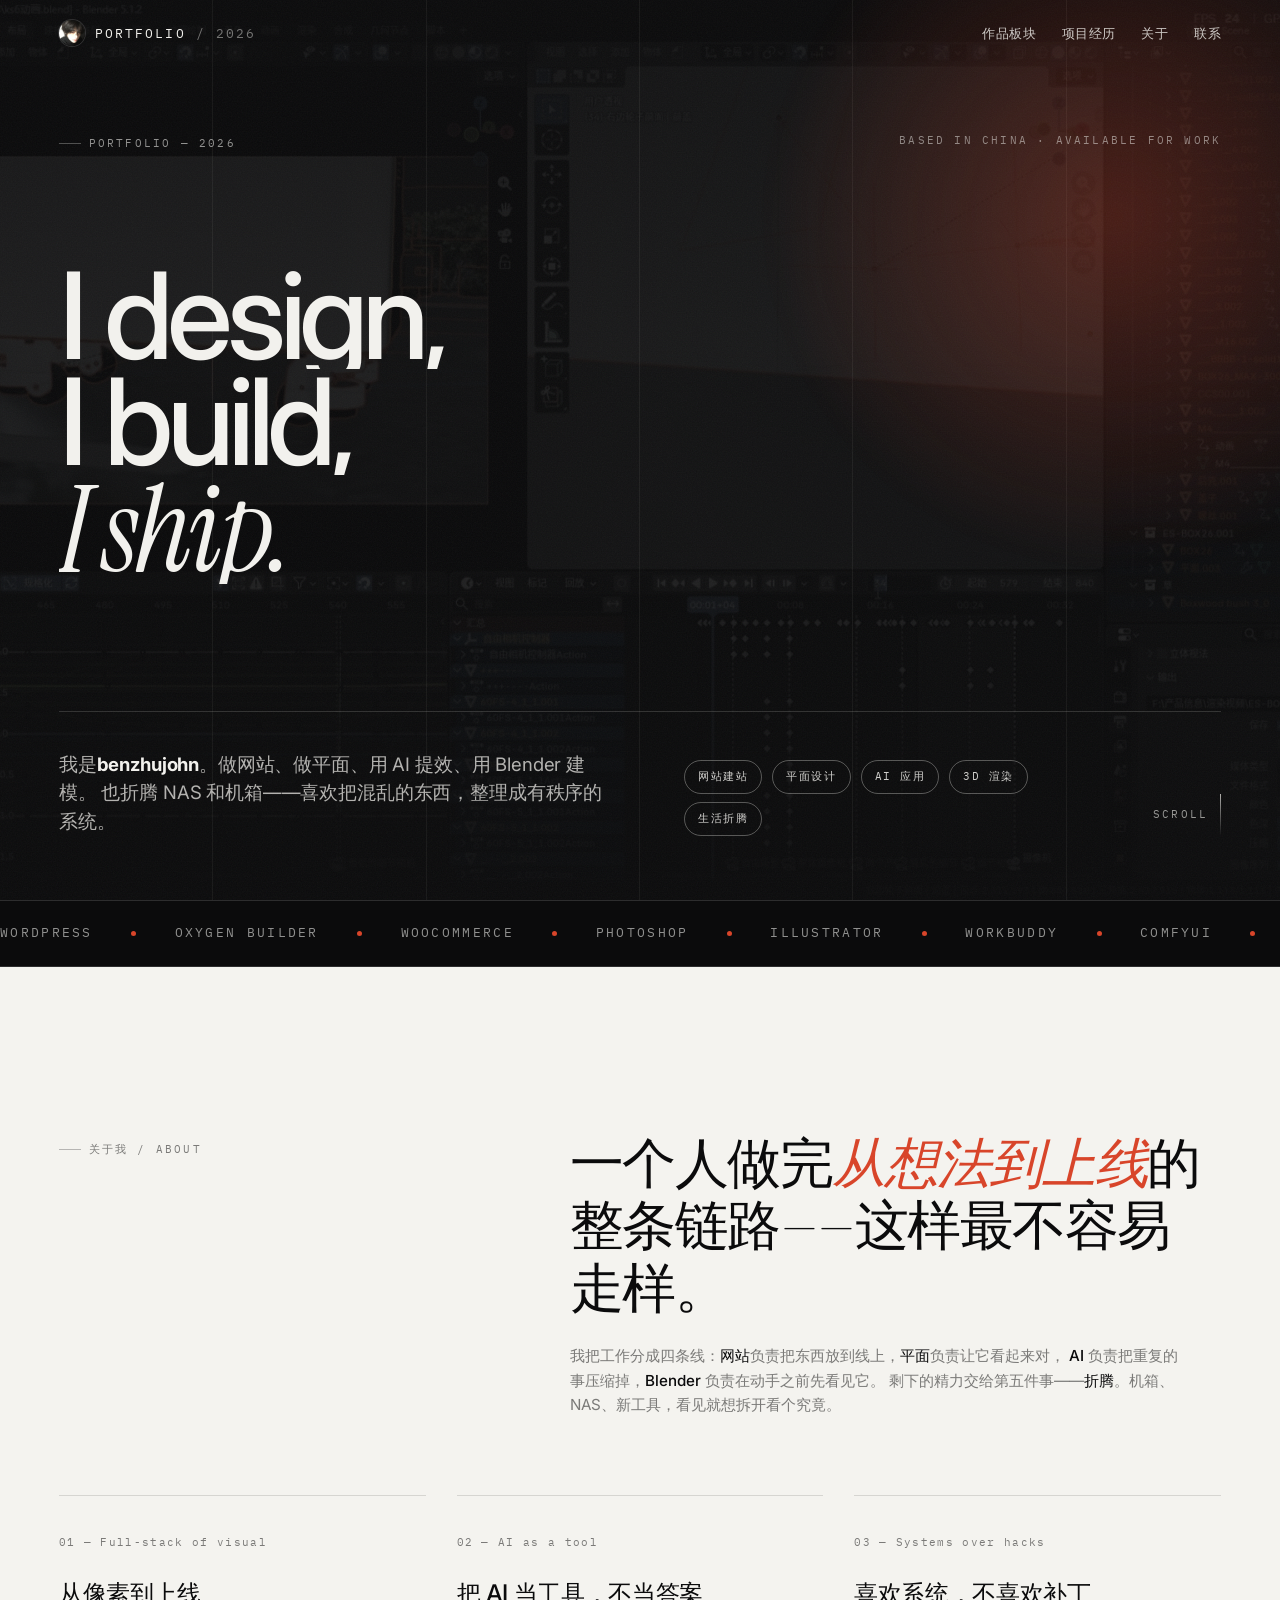
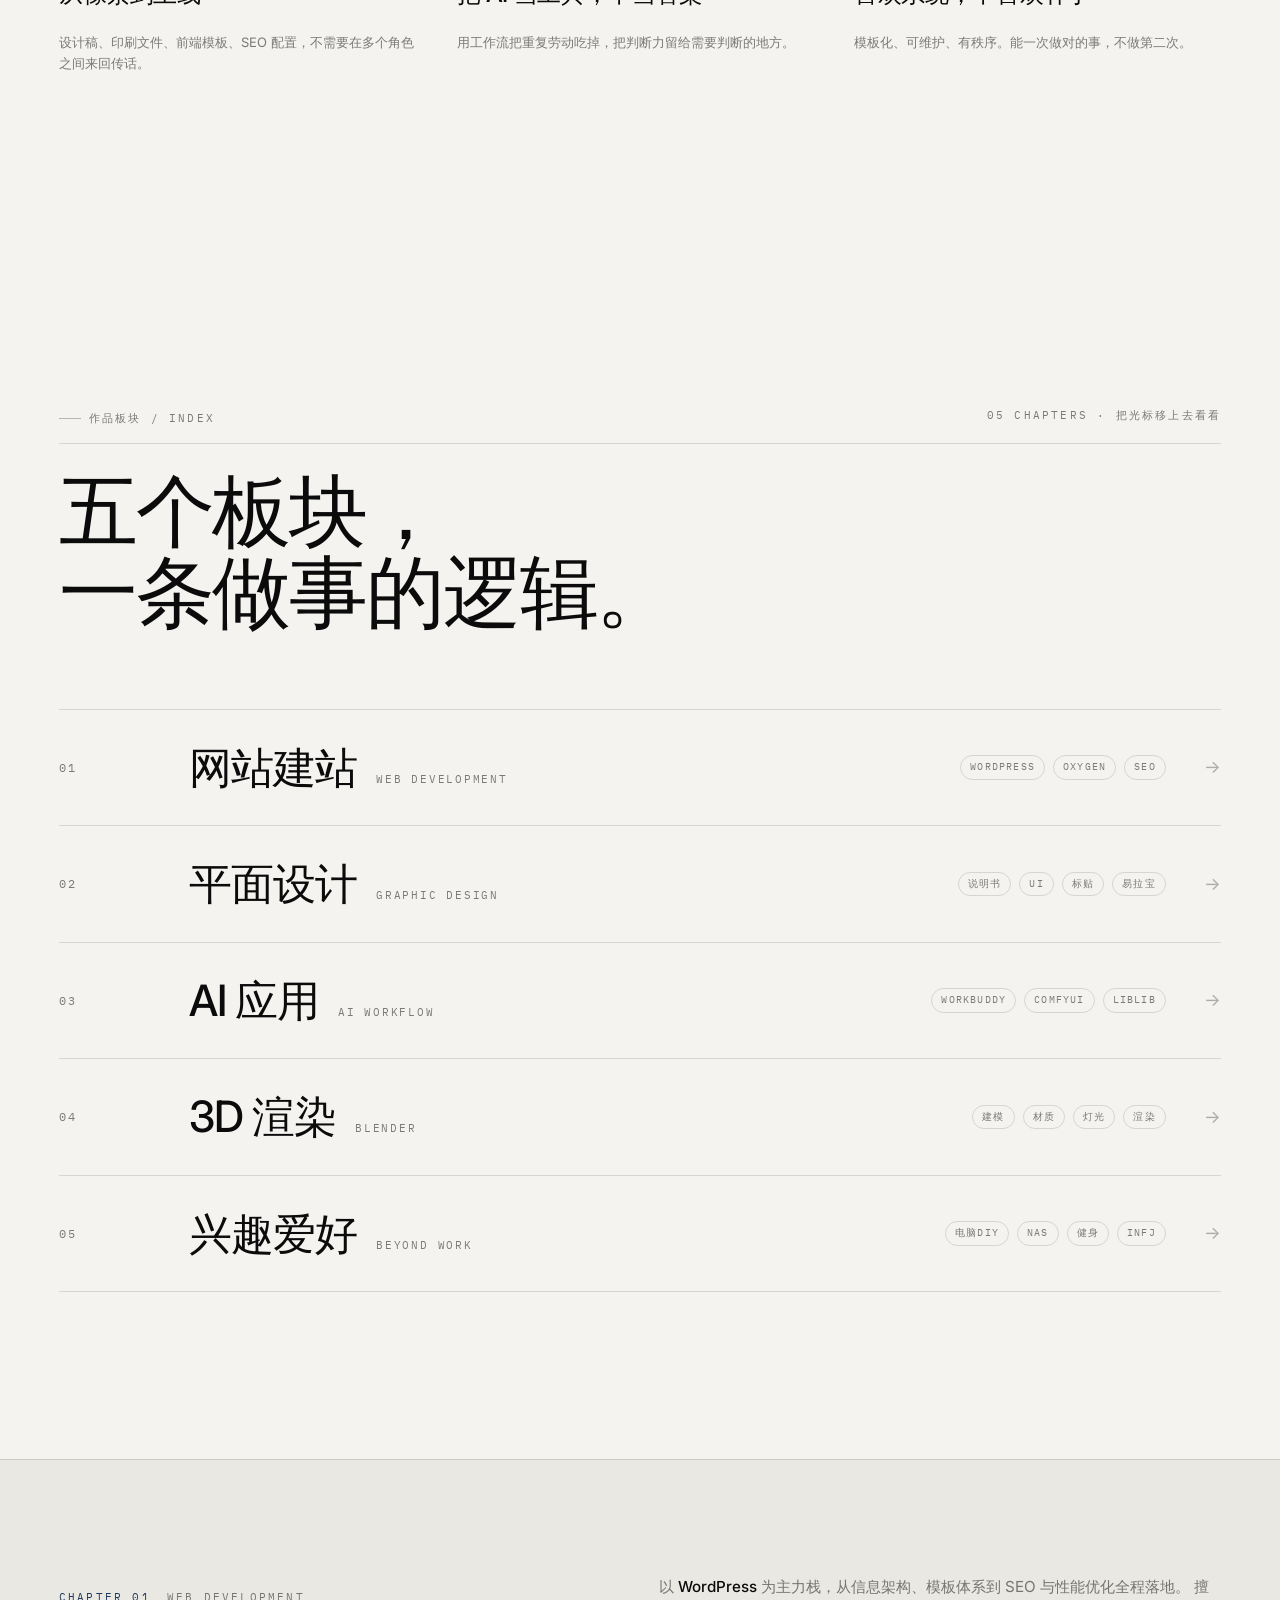
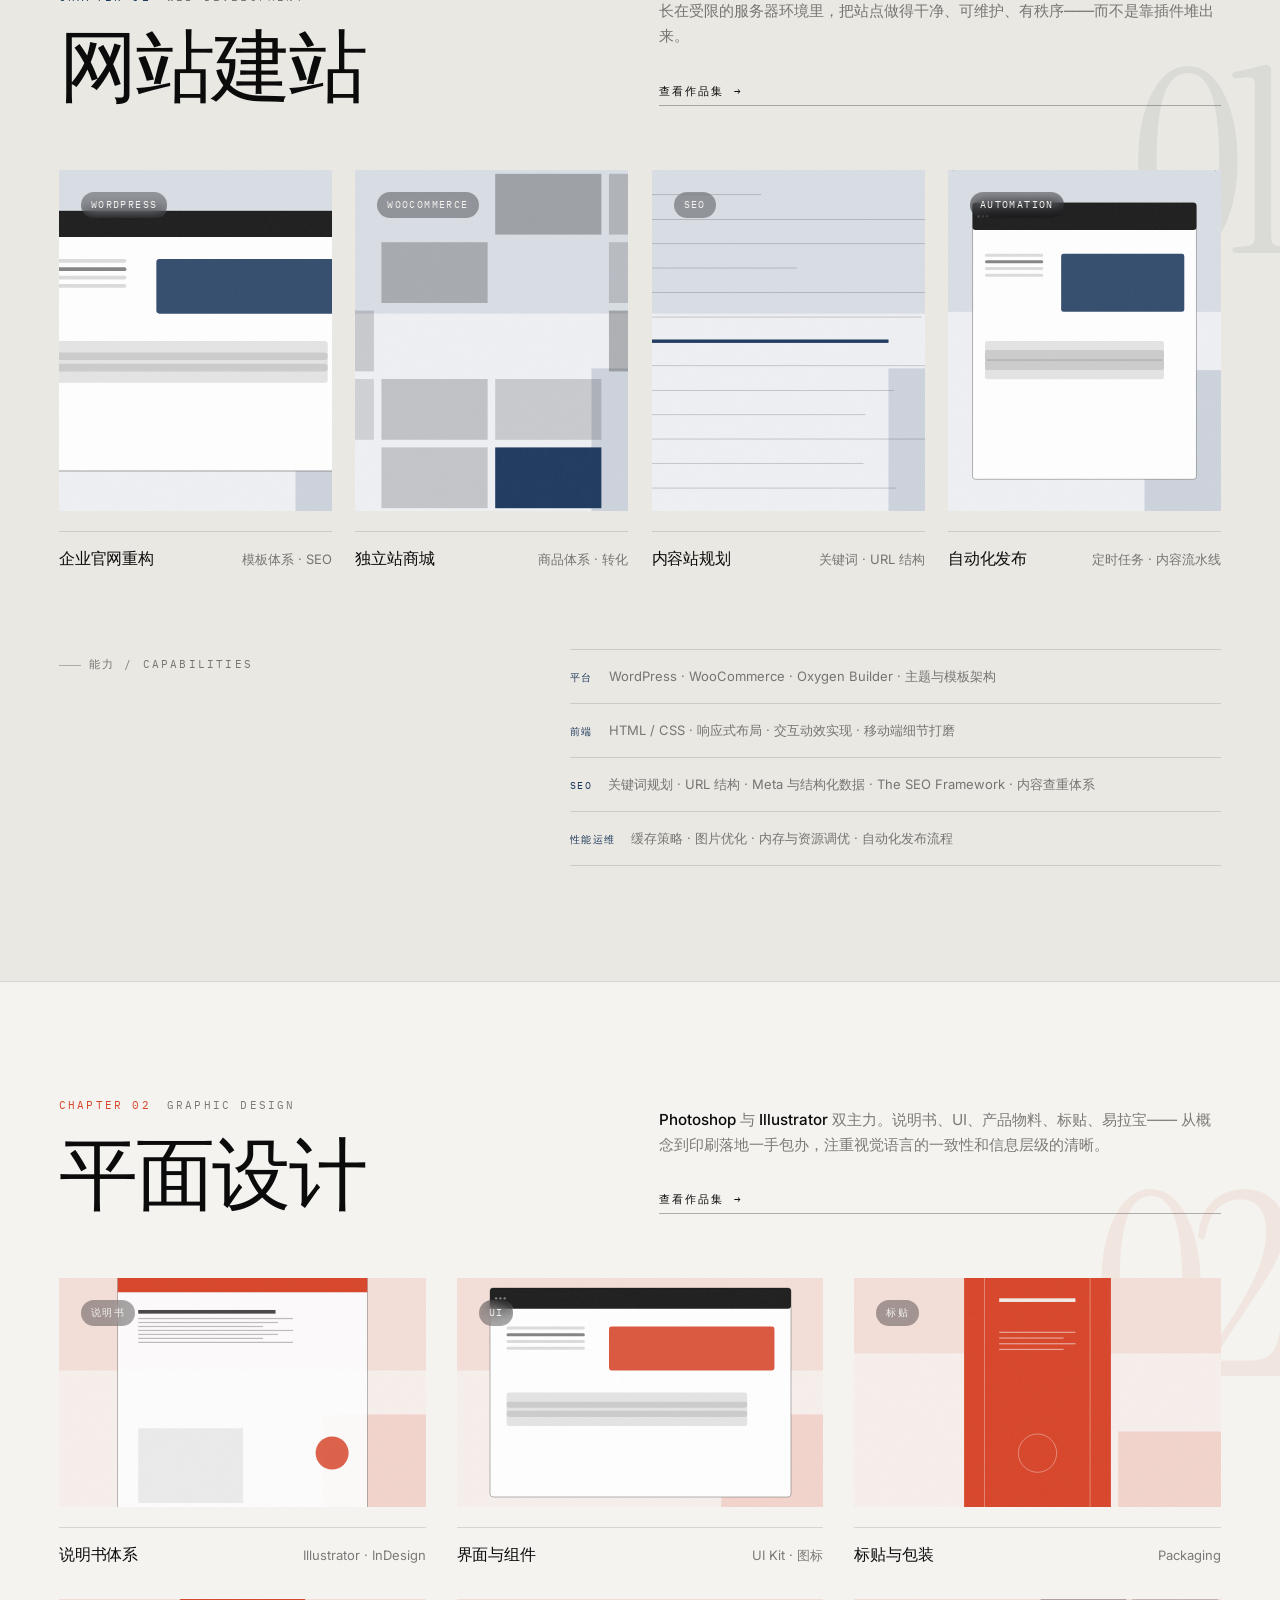
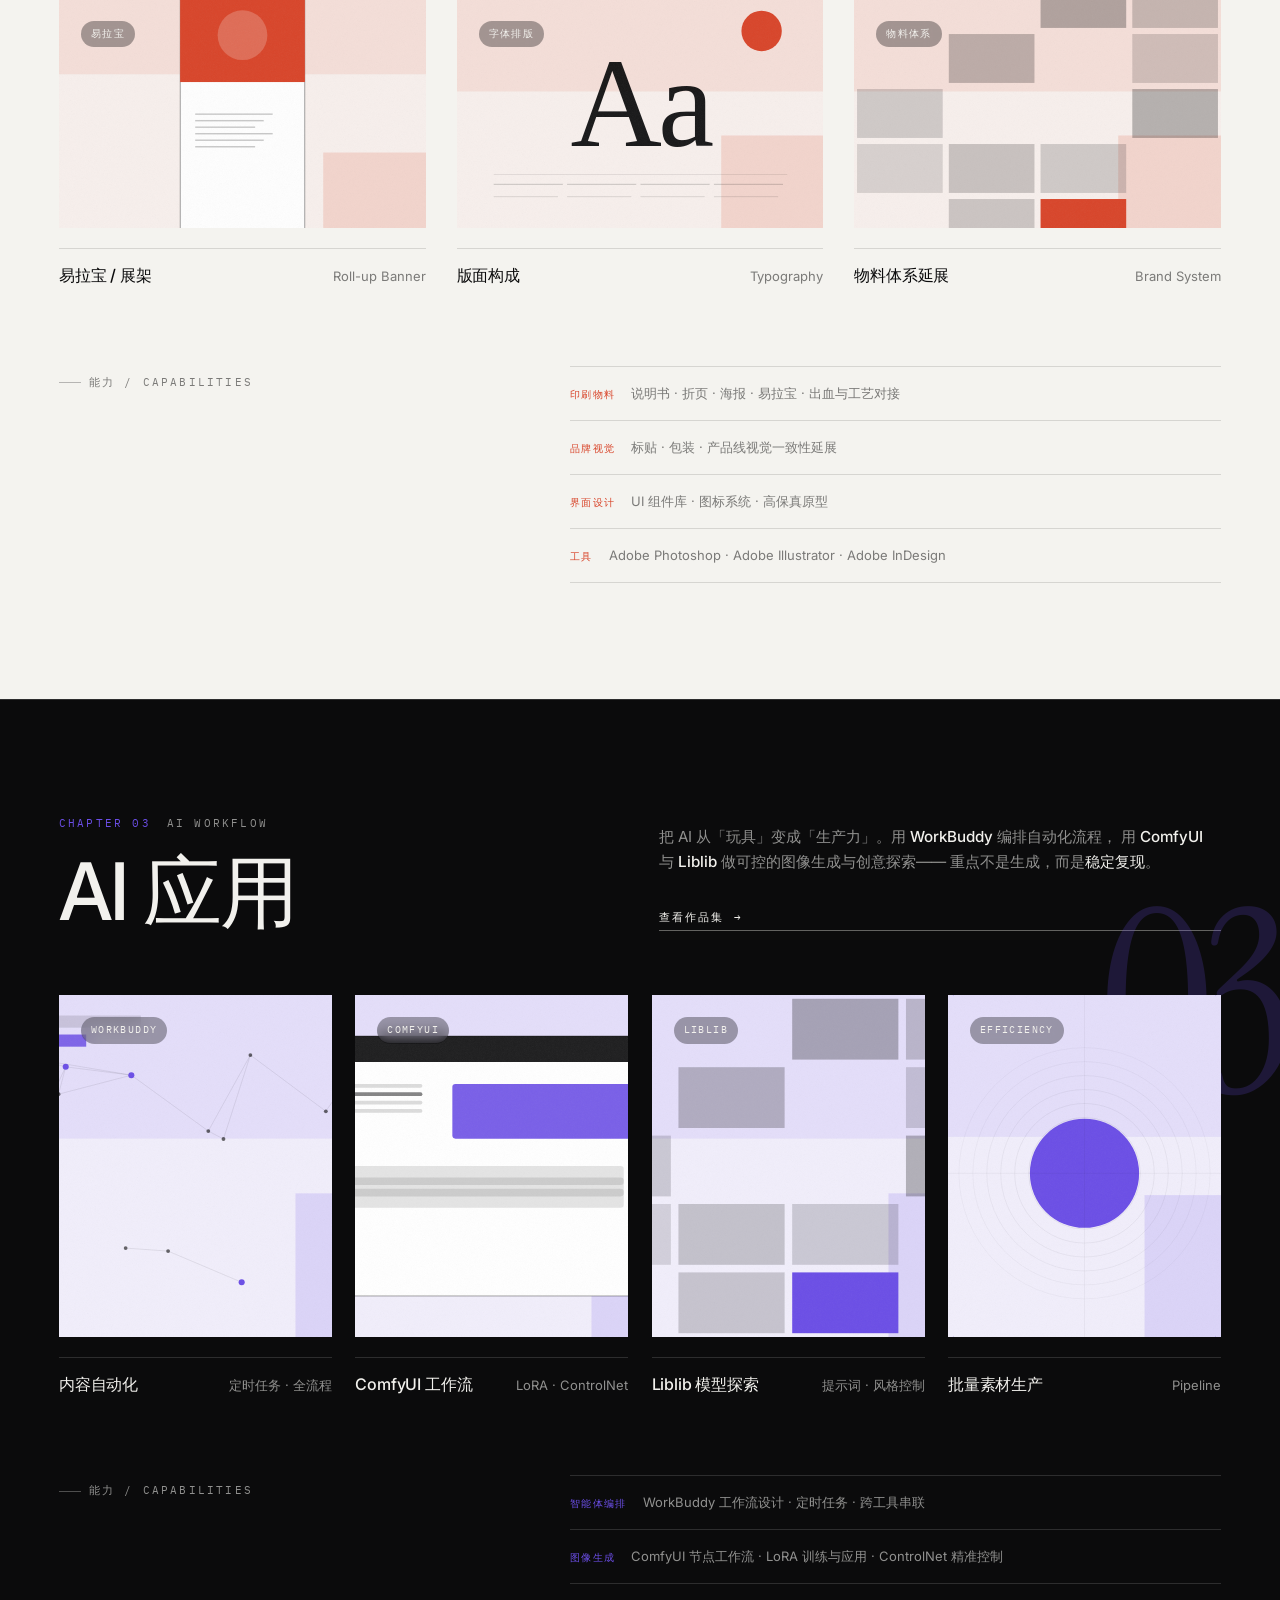
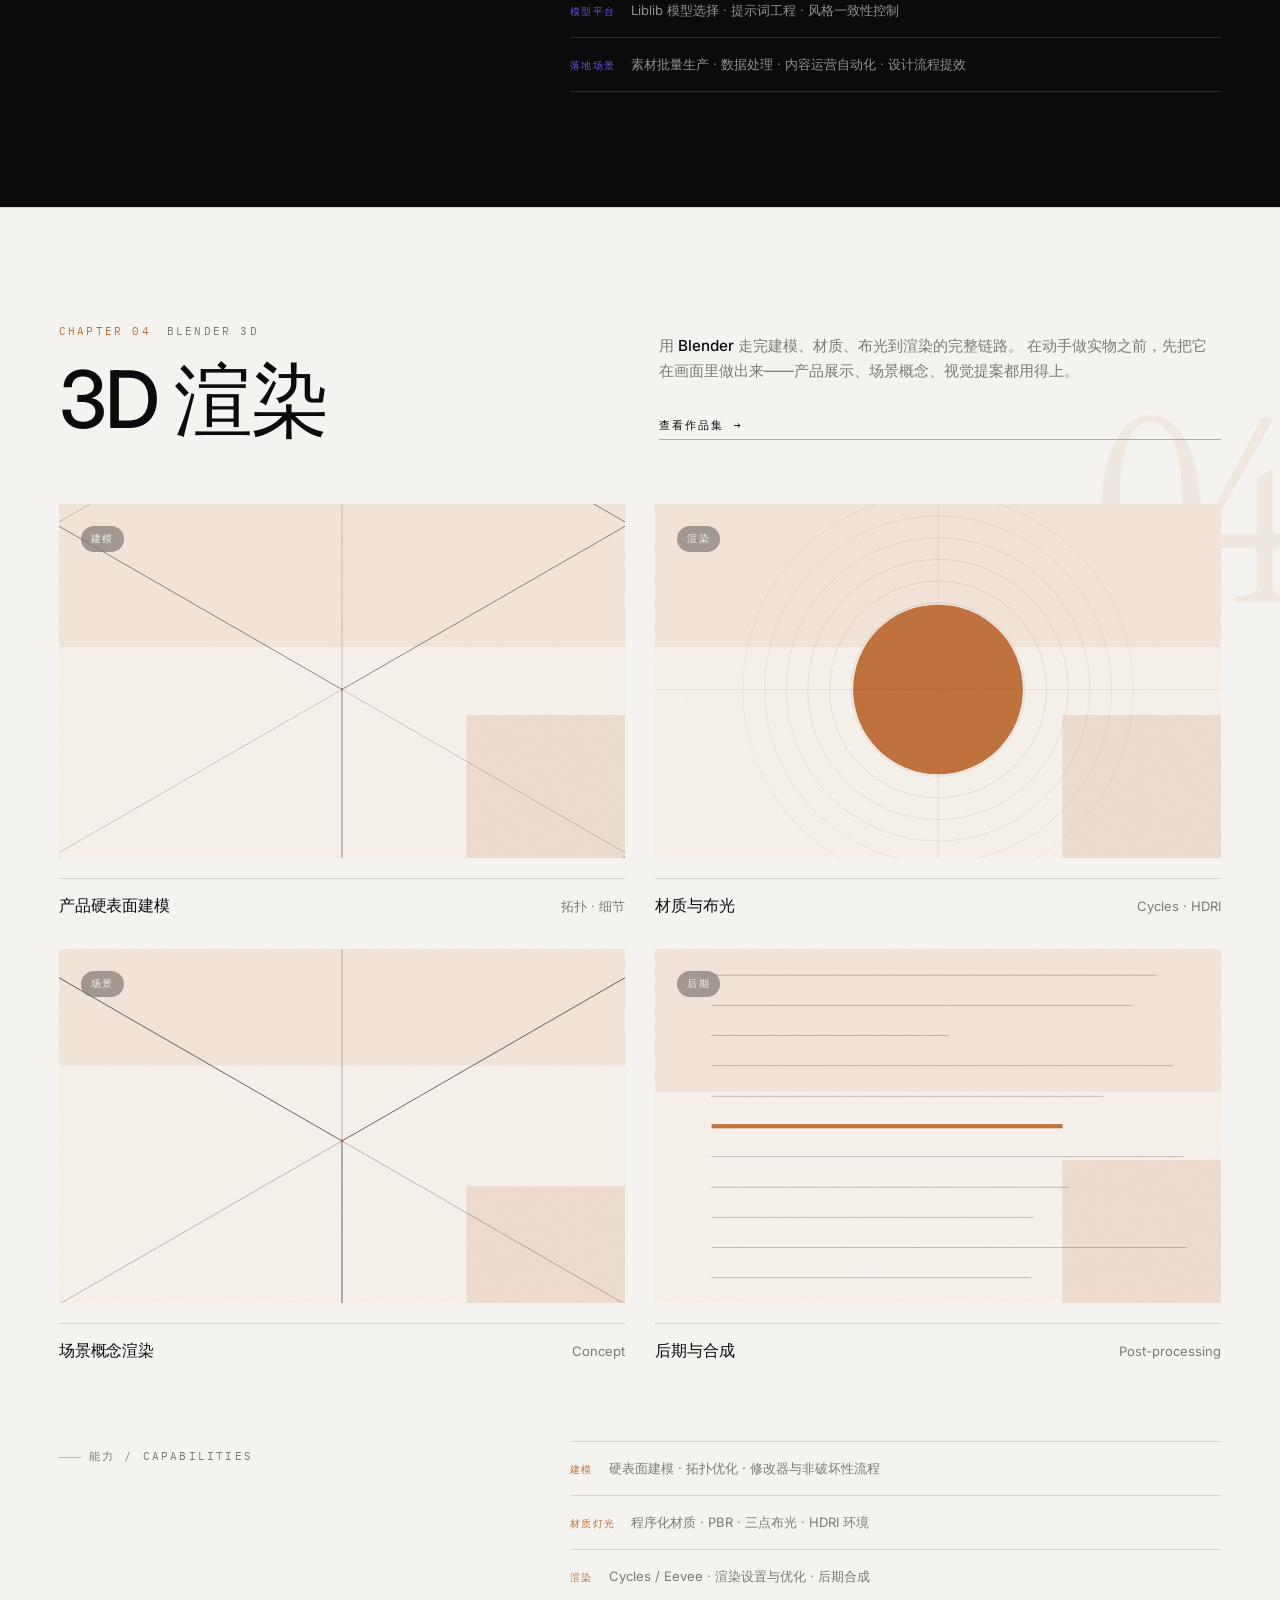
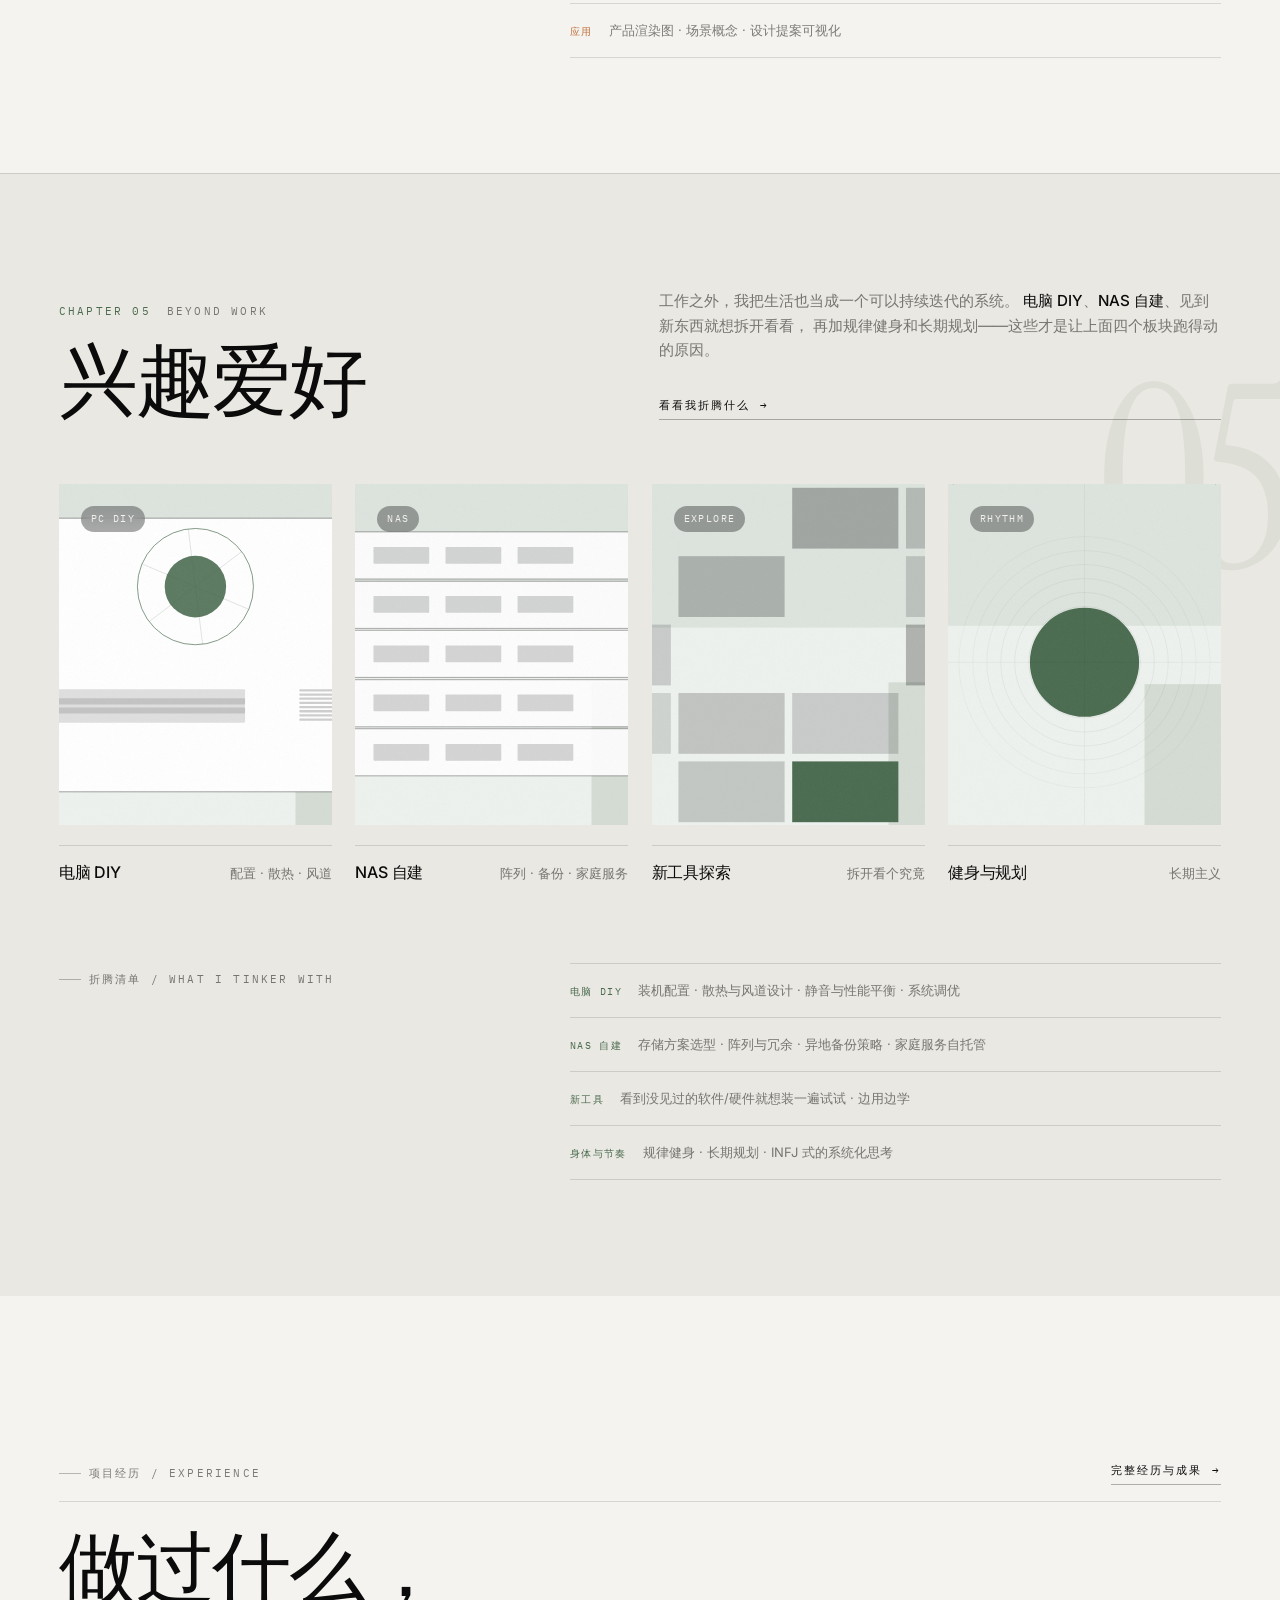
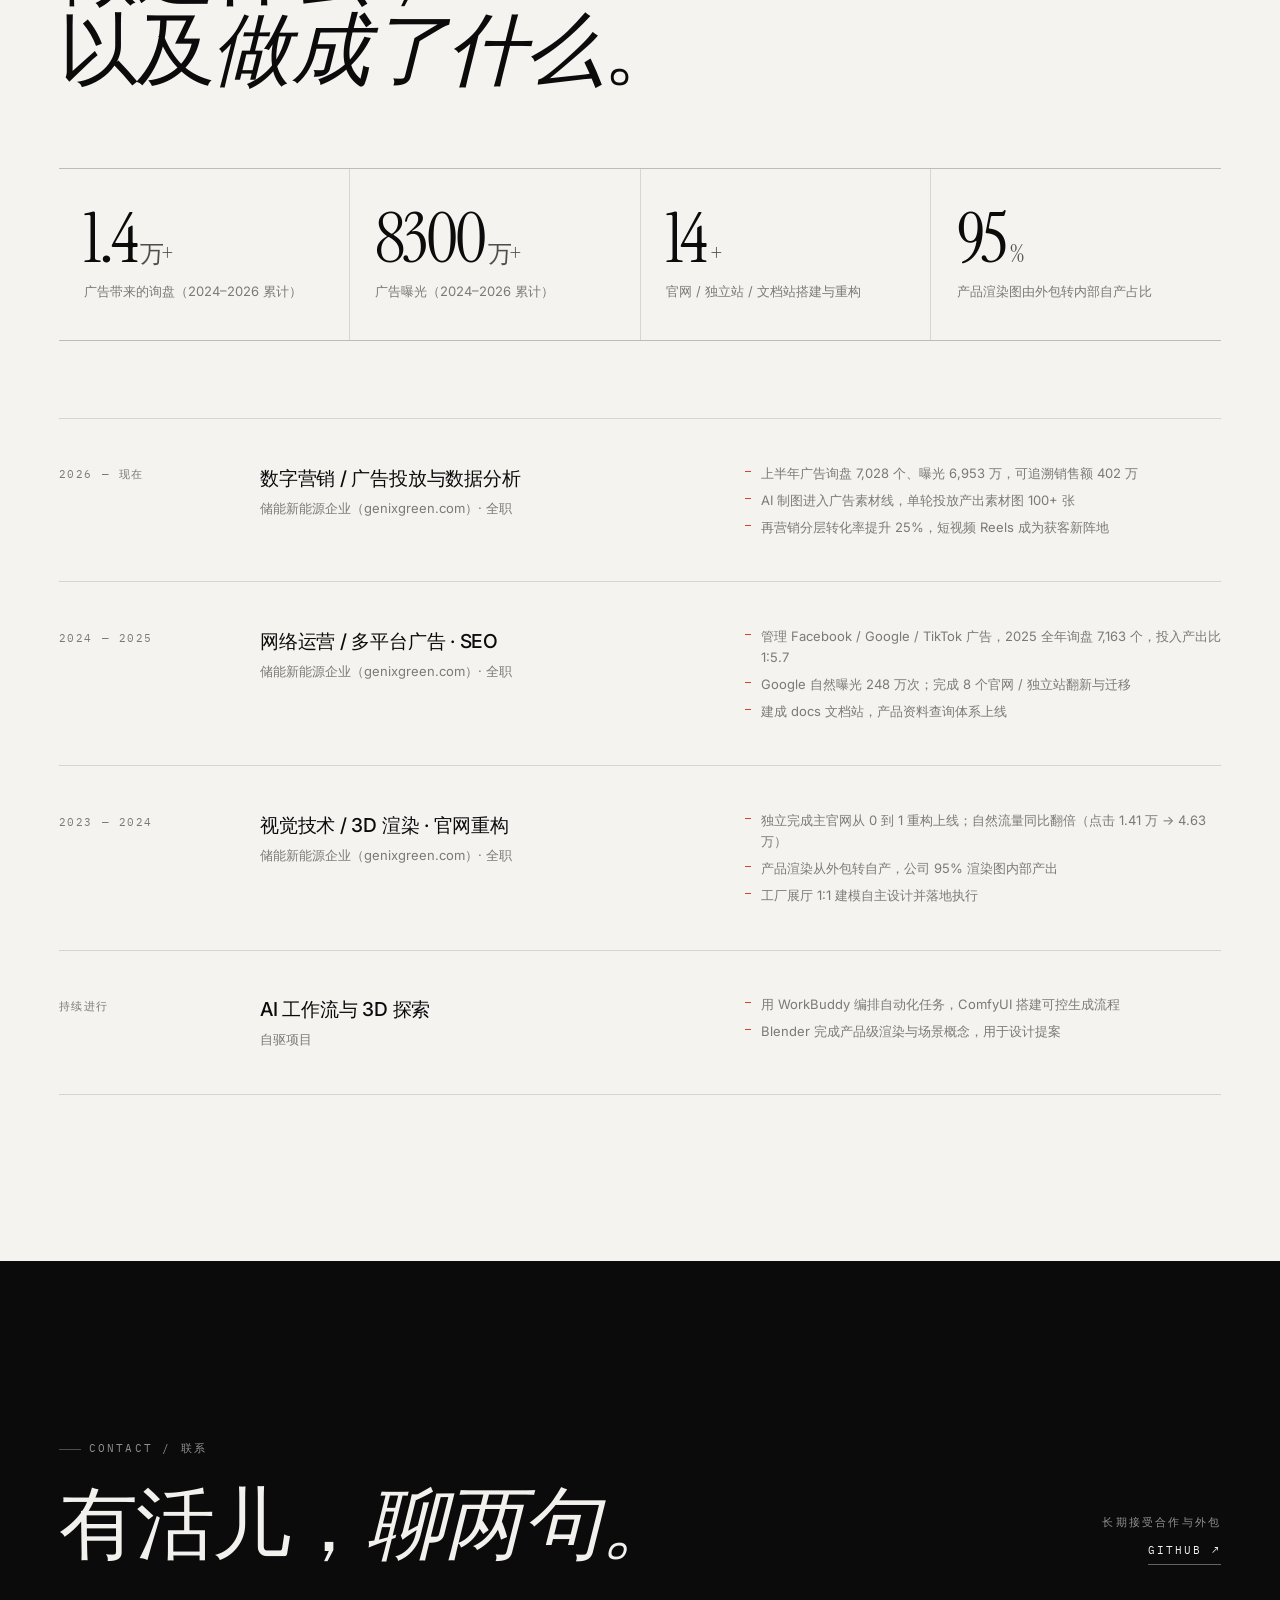
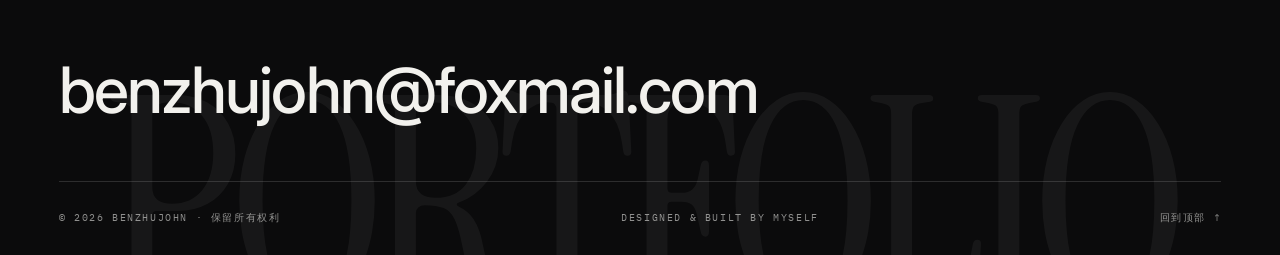
==== commit 521092e3: "feat: Hero 视频调整 + 头像字标 + 页脚精简 + 三年总结实录充实五大板块 本轮调整： - 首页 Hero 视频：透明度 .16 → .30，object-fit cover 全屏居中，" ====
--- a/index.html
+++ b/index.html
@@ -38,7 +38,7 @@
 <header class="nav">
   <div class="nav__inner">
     <a class="nav__brand" href="#top" aria-label="回到首页">
-      <span class="nav__mark">B</span>
+      <img class="nav__mark nav__mark--img" src="assets/img/avatar.png" alt="benzhujohn 头像" width="26" height="26">
       <span>PORTFOLIO<span style="opacity:.45"> / 2026</span></span>
     </a>
     <nav class="nav__links" aria-label="主导航">
@@ -719,11 +719,6 @@
 
     <div class="foot__mailrow foot__contacts">
       <a class="foot__mail mail-guard" href="#contact" data-mail="YmVuemh1am9obkBmb3htYWlsLmNvbQ==" aria-label="发送邮件"><noscript>benzhujohn —at— foxmail —dot— com</noscript></a>
-      <button class="foot__mail foot__wx" type="button" data-copywx="13892981183" aria-label="复制微信号 13892981183">
-        <span class="foot__wx__label">WeChat / 微信</span>
-        <b class="foot__wx__num">13892981183</b>
-        <em class="foot__wx__hint" aria-hidden="true">点击复制<svg viewBox="0 0 24 24" width="14" height="14" fill="none" stroke="currentColor" stroke-width="2" aria-hidden="true"><rect x="9" y="9" width="12" height="12" rx="2"/><path d="M5 15V5a2 2 0 0 1 2-2h10"/></svg></em>
-      </button>
     </div>
 
     <div class="foot__bottom">
--- a/assets/css/style.css
+++ b/assets/css/style.css
@@ -275,6 +275,11 @@
   display: grid; place-items: center;
   font-family: var(--font-display); font-size: 15px; color: #fff;
   letter-spacing: 0; flex: none;
+}
+.nav__mark--img {
+  background: none;                 /* 图片替代橙色底 */
+  object-fit: cover;
+  box-shadow: 0 0 0 1px rgba(255,255,255,.14);   /* 深浅底都能看清边缘 */
 }
 .nav__links { display: flex; align-items: center; gap: clamp(14px, 2vw, 34px); }
 .nav__link {
@@ -1464,49 +1469,6 @@
   display: flex; flex-direction: column; align-items: flex-start;
   gap: clamp(10px, 1.6vw, 18px);
 }
-/* 微信行：与巨型邮箱链接同列但小一档，保持编辑式层级 */
-.foot__wx {
-  appearance: none; background: none; border: 0; padding: 0;
-  cursor: pointer; text-align: left; color: var(--fg);
-  font-family: inherit; line-height: 1.1;
-  display: inline-flex; align-items: baseline; gap: .55em;
-  font-size: clamp(1rem, 2.4vw, 1.6rem);
-  letter-spacing: -.01em; font-weight: 500;
-  position: relative;
-}
-.foot__wx__label {
-  font-family: var(--font-mono); font-size: .625rem;
-  letter-spacing: .16em; text-transform: uppercase;
-  color: var(--muted); font-weight: 400;
-  transform: translateY(-.15em);
-}
-.foot__wx__num {
-  font-weight: 500; letter-spacing: .02em;
-  font-variant-numeric: tabular-nums;
-  border-bottom: 1px dashed color-mix(in srgb, var(--fg) 35%, transparent);
-  padding-bottom: .08em;
-}
-.foot__wx:hover .foot__wx__num { color: var(--accent); border-bottom-color: currentColor; }
-.foot__wx__hint {
-  font-style: normal; font-family: var(--font-mono);
-  font-size: .5625rem; letter-spacing: .14em; text-transform: uppercase;
-  color: var(--muted);
-  display: inline-flex; align-items: center; gap: .4em;
-  transition: opacity .3s var(--ease), transform .3s var(--ease);
-}
-.foot__wx__hint svg { width: .9em; height: .9em; }
-.foot__wx .foot__wx__hint::after {
-  content: "已复制 ✓"; position: absolute; left: 0; top: 100%;
-  font-size: .625rem; letter-spacing: .16em; text-transform: uppercase;
-  color: var(--accent); white-space: nowrap;
-  opacity: 0; transform: translateY(-2px);
-  transition: opacity .3s var(--ease), transform .3s var(--ease);
-}
-.foot__wx.is-copied .foot__wx__hint::after { opacity: 1; transform: translateY(2px); }
-.foot__wx.is-copied .foot__wx__hint { opacity: 0; transform: translateX(4px); }
-/* JS 可用时才显示提示；无 JS 时按钮仍能展示号码本身 */
-.foot__wx__hint { display: none; }
-.js .foot__wx__hint { display: inline-flex; }
 
 /* ============================================================
    29. Hero video background（首页首屏视频背景）
@@ -1514,31 +1476,33 @@
 .hero__video {
   position: absolute; inset: 0; z-index: 0;
   width: 100%; height: 100%;
-  object-fit: cover; pointer-events: none;
-  opacity: .16;                                   /* 低透明度：只当纹理，不抢文字 */
-  filter: grayscale(.6) contrast(1.04) brightness(.82);
+  object-fit: cover; object-position: center;     /* PC 全屏居中裁切 */
+  pointer-events: none;
+  opacity: .30;                                   /* 用户指定 30% */
+  filter: grayscale(.55) contrast(1.04) brightness(.85);
 }
 .hero__shade {
   position: absolute; inset: 0; z-index: 1;
+  /* 与页面背景同色的滤镜层：墨黑 #0B0B0C 均匀覆盖，上下略深做收边 */
   background:
     linear-gradient(180deg,
-      rgba(11,11,12,.62) 0%,
-      rgba(11,11,12,.30) 42%,
-      rgba(11,11,12,.55) 74%,
-      rgba(11,11,12,.88) 100%);
+      rgba(11,11,12,.78) 0%,
+      rgba(11,11,12,.60) 40%,
+      rgba(11,11,12,.62) 68%,
+      rgba(11,11,12,.90) 100%);
 }
 /* 网格线 / 光晕 / 噪点整体压到视频之上，保持原有层次 */
 .hero__video ~ .hero__grid-lines,
 .hero__video ~ .hero__glow,
 .hero__video ~ .hero__noise { z-index: 2; }
 @media (max-width: 720px) {
-  .hero__video { opacity: .13; }
+  .hero__video { opacity: .26; }
   .hero__shade {
     background:
       linear-gradient(180deg,
-        rgba(11,11,12,.72) 0%,
-        rgba(11,11,12,.46) 45%,
-        rgba(11,11,12,.9) 100%);
+        rgba(11,11,12,.84) 0%,
+        rgba(11,11,12,.68) 45%,
+        rgba(11,11,12,.92) 100%);
   }
 }
 @media (prefers-reduced-motion: reduce) {
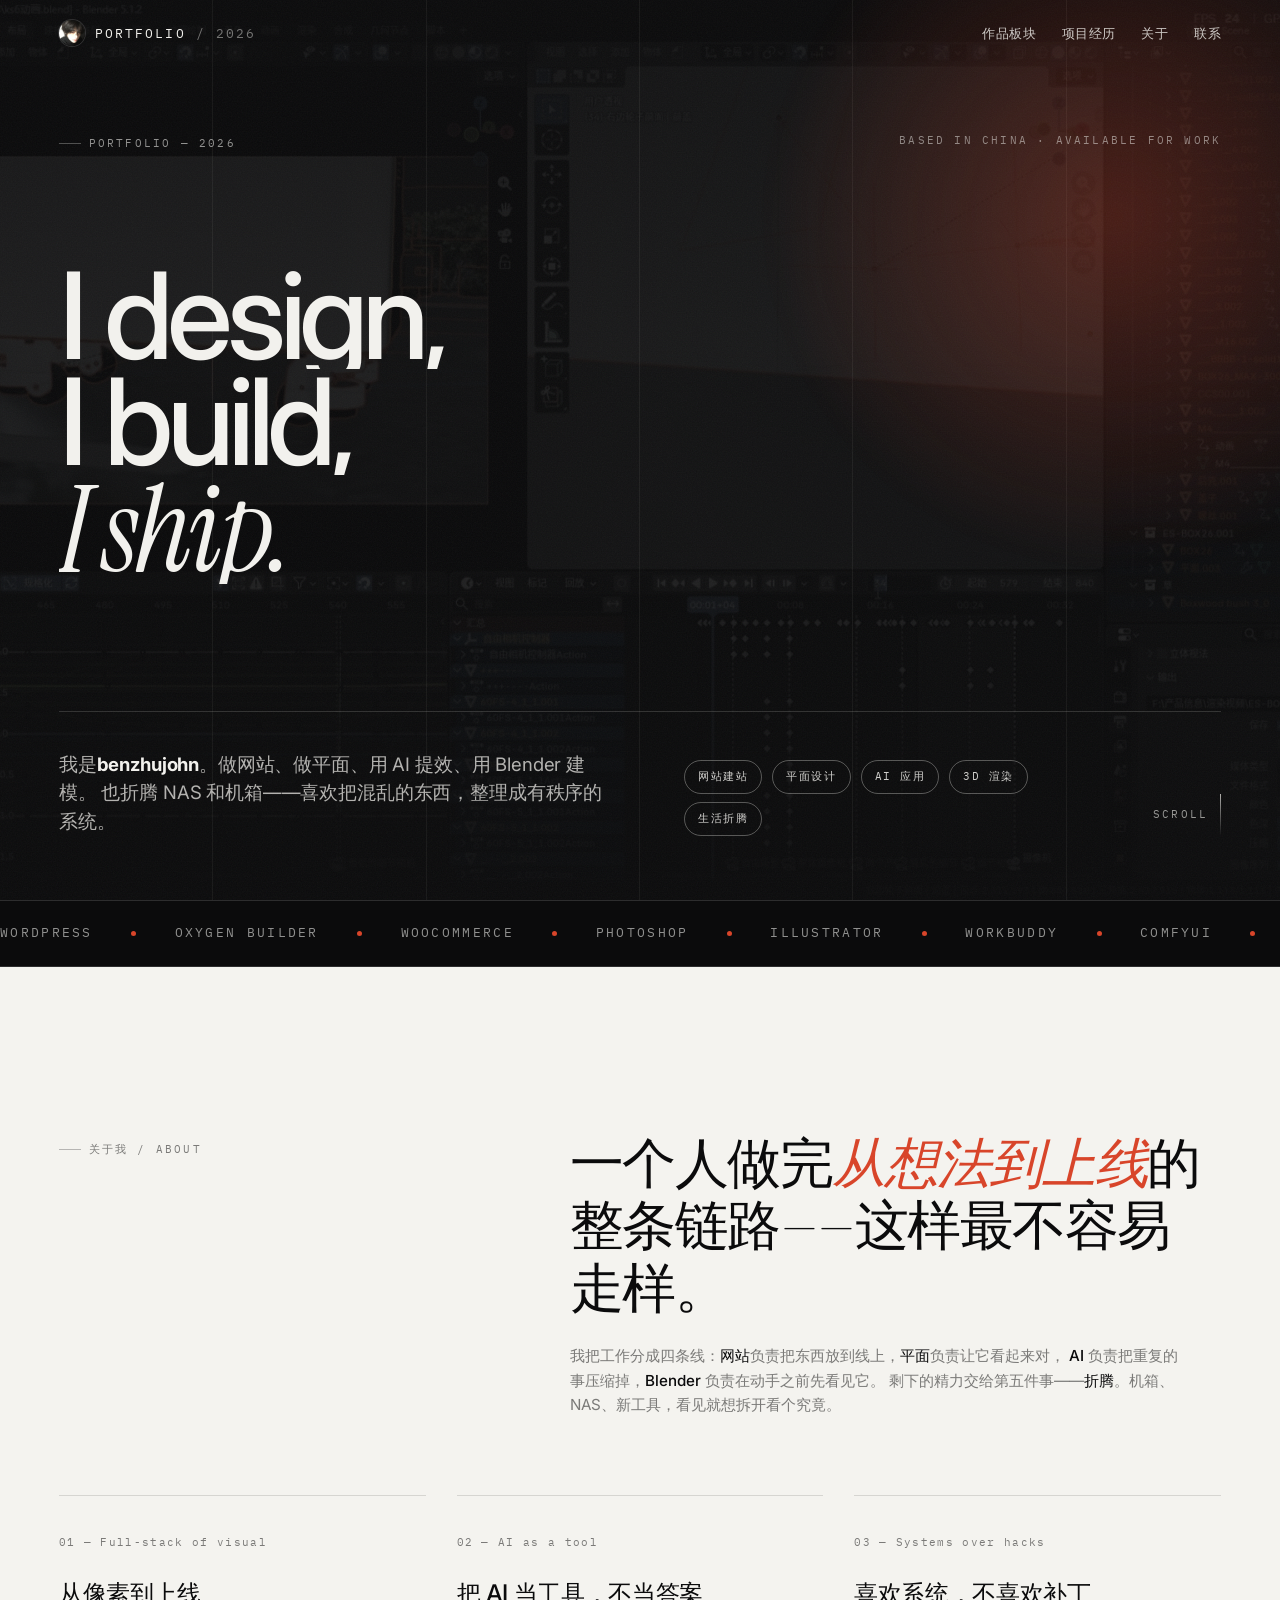
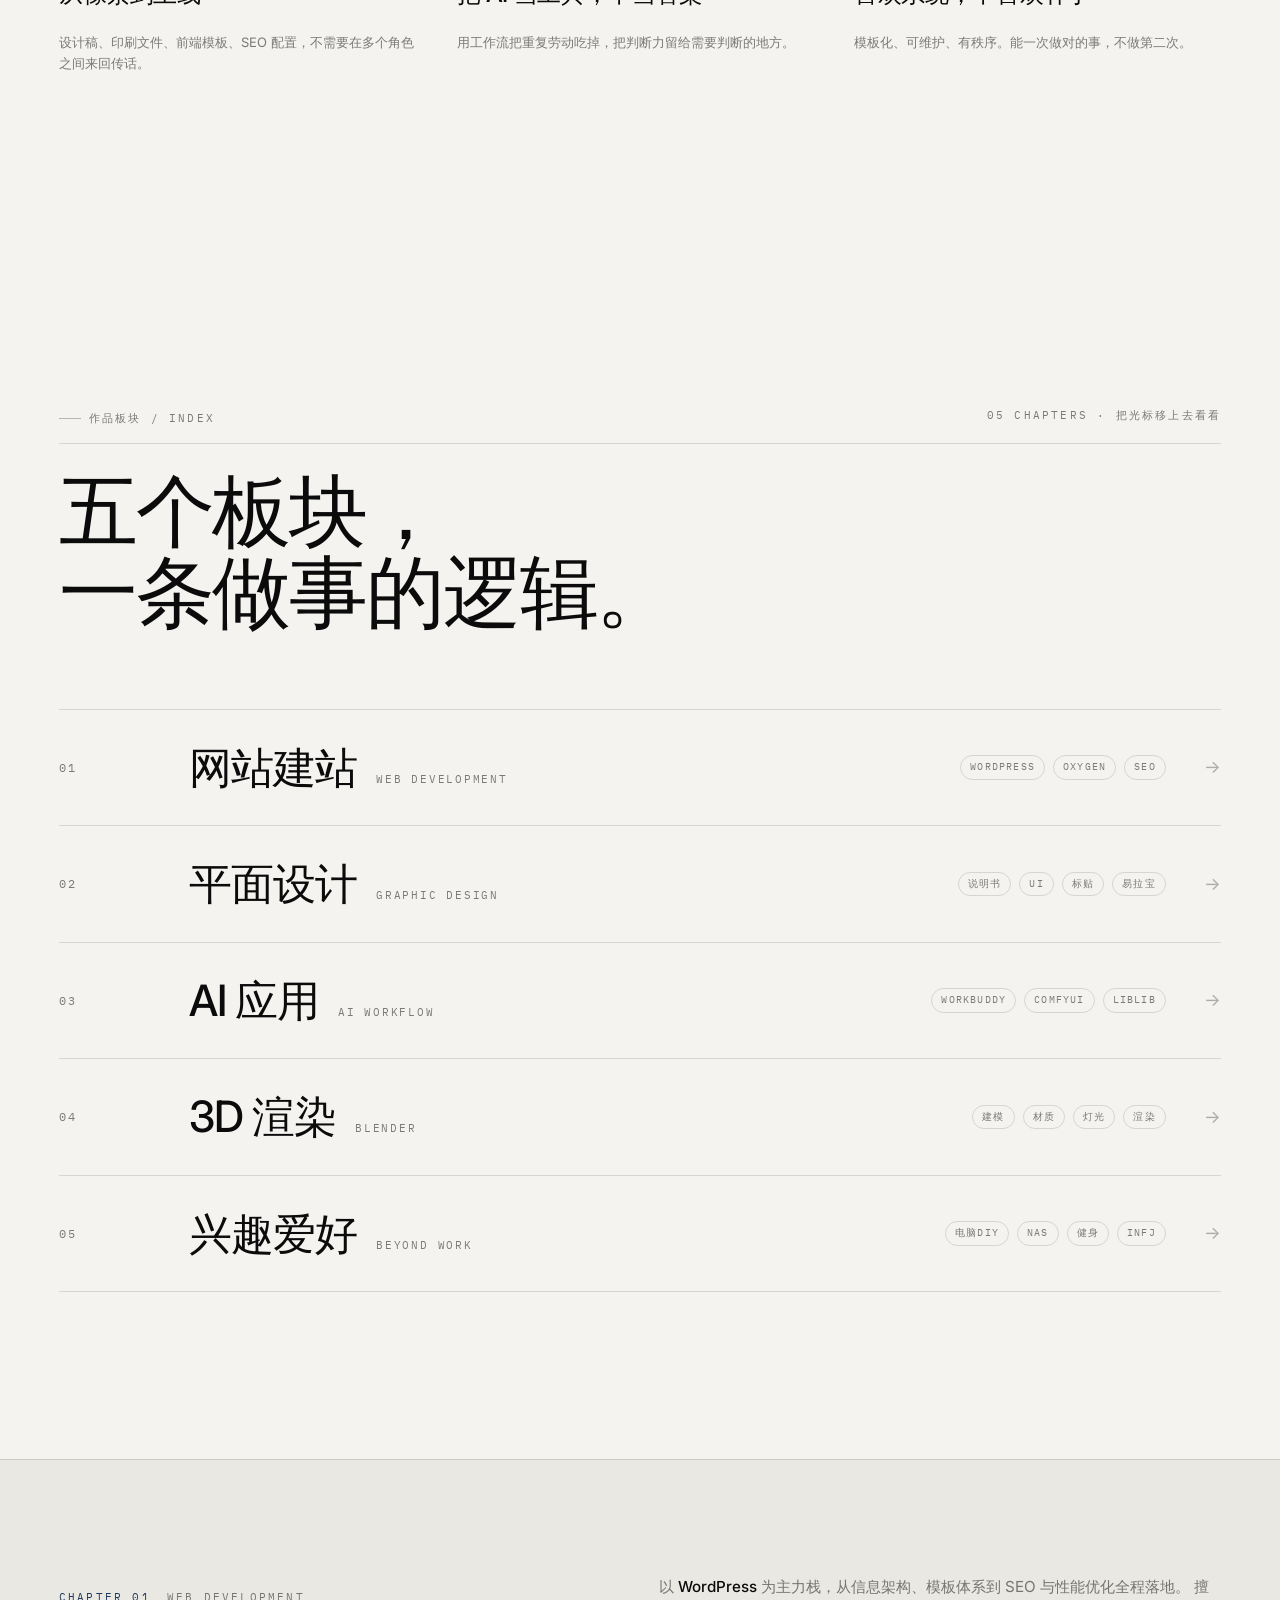
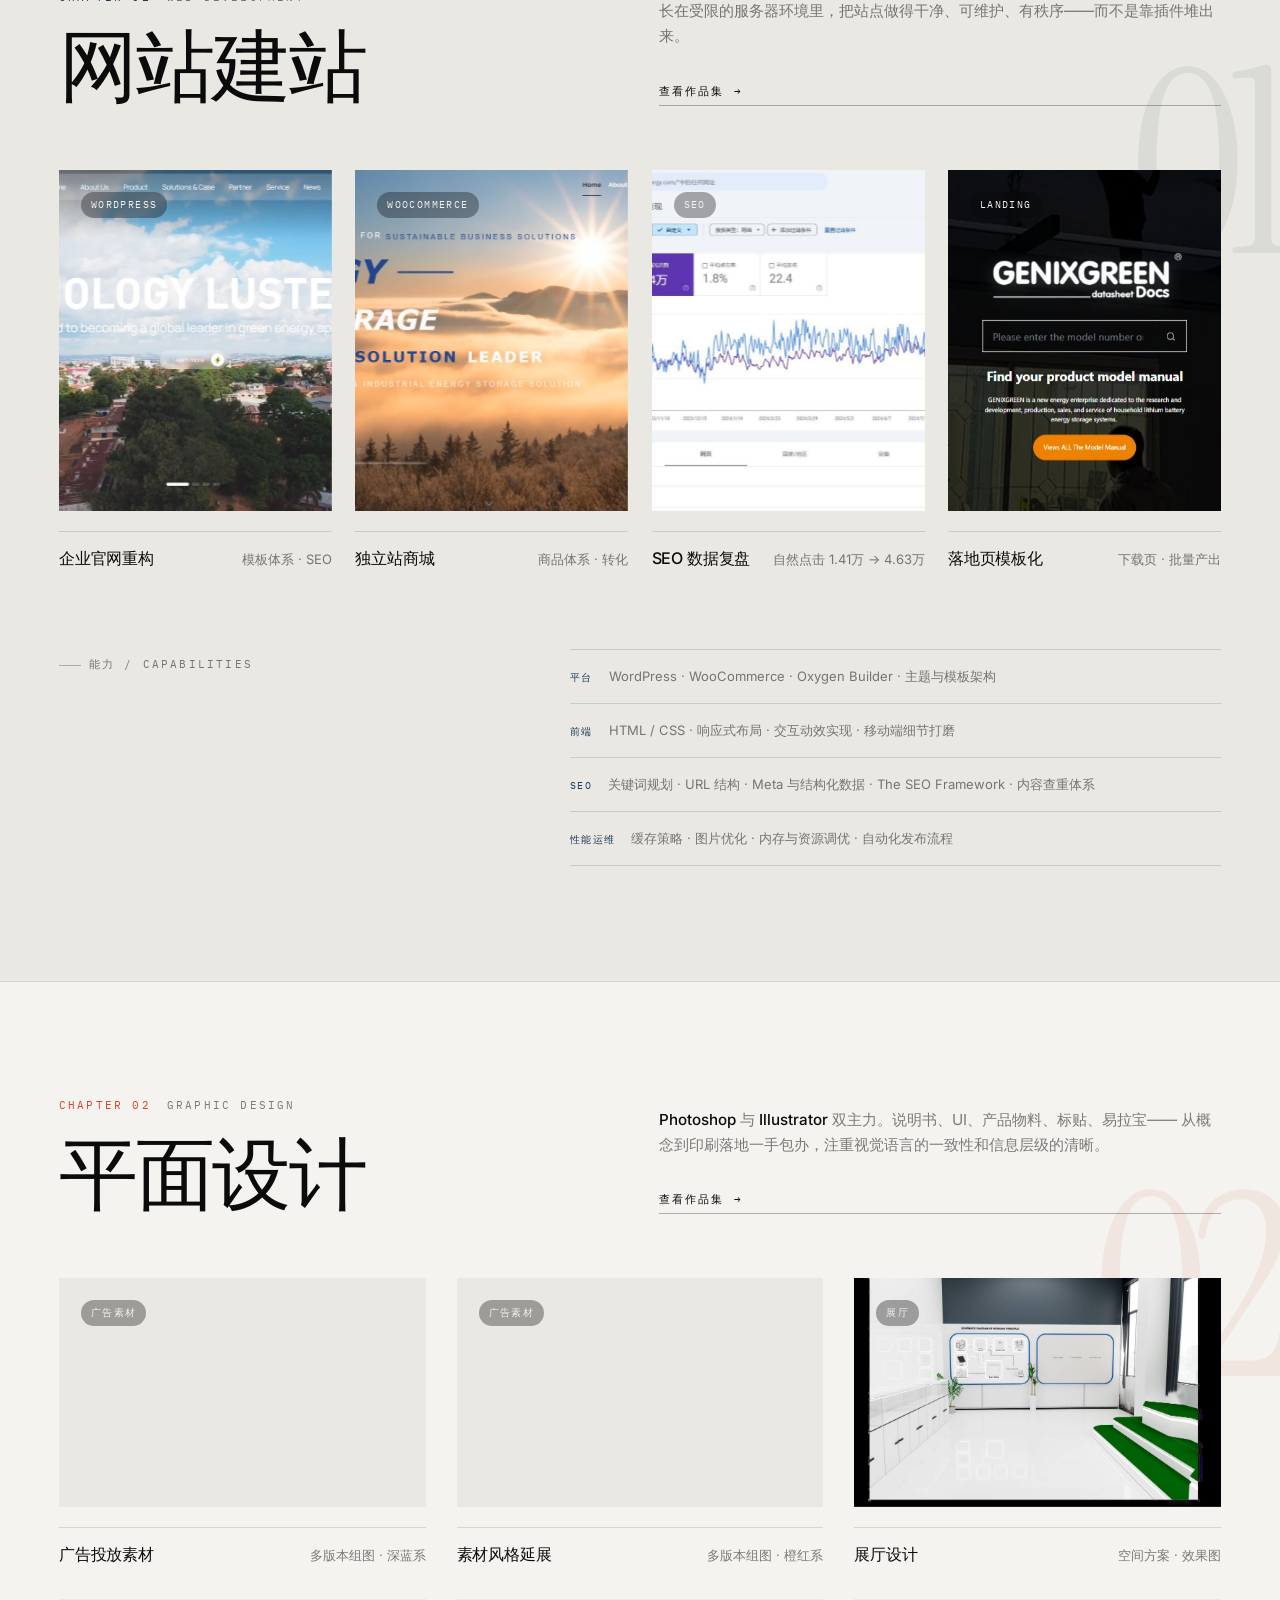
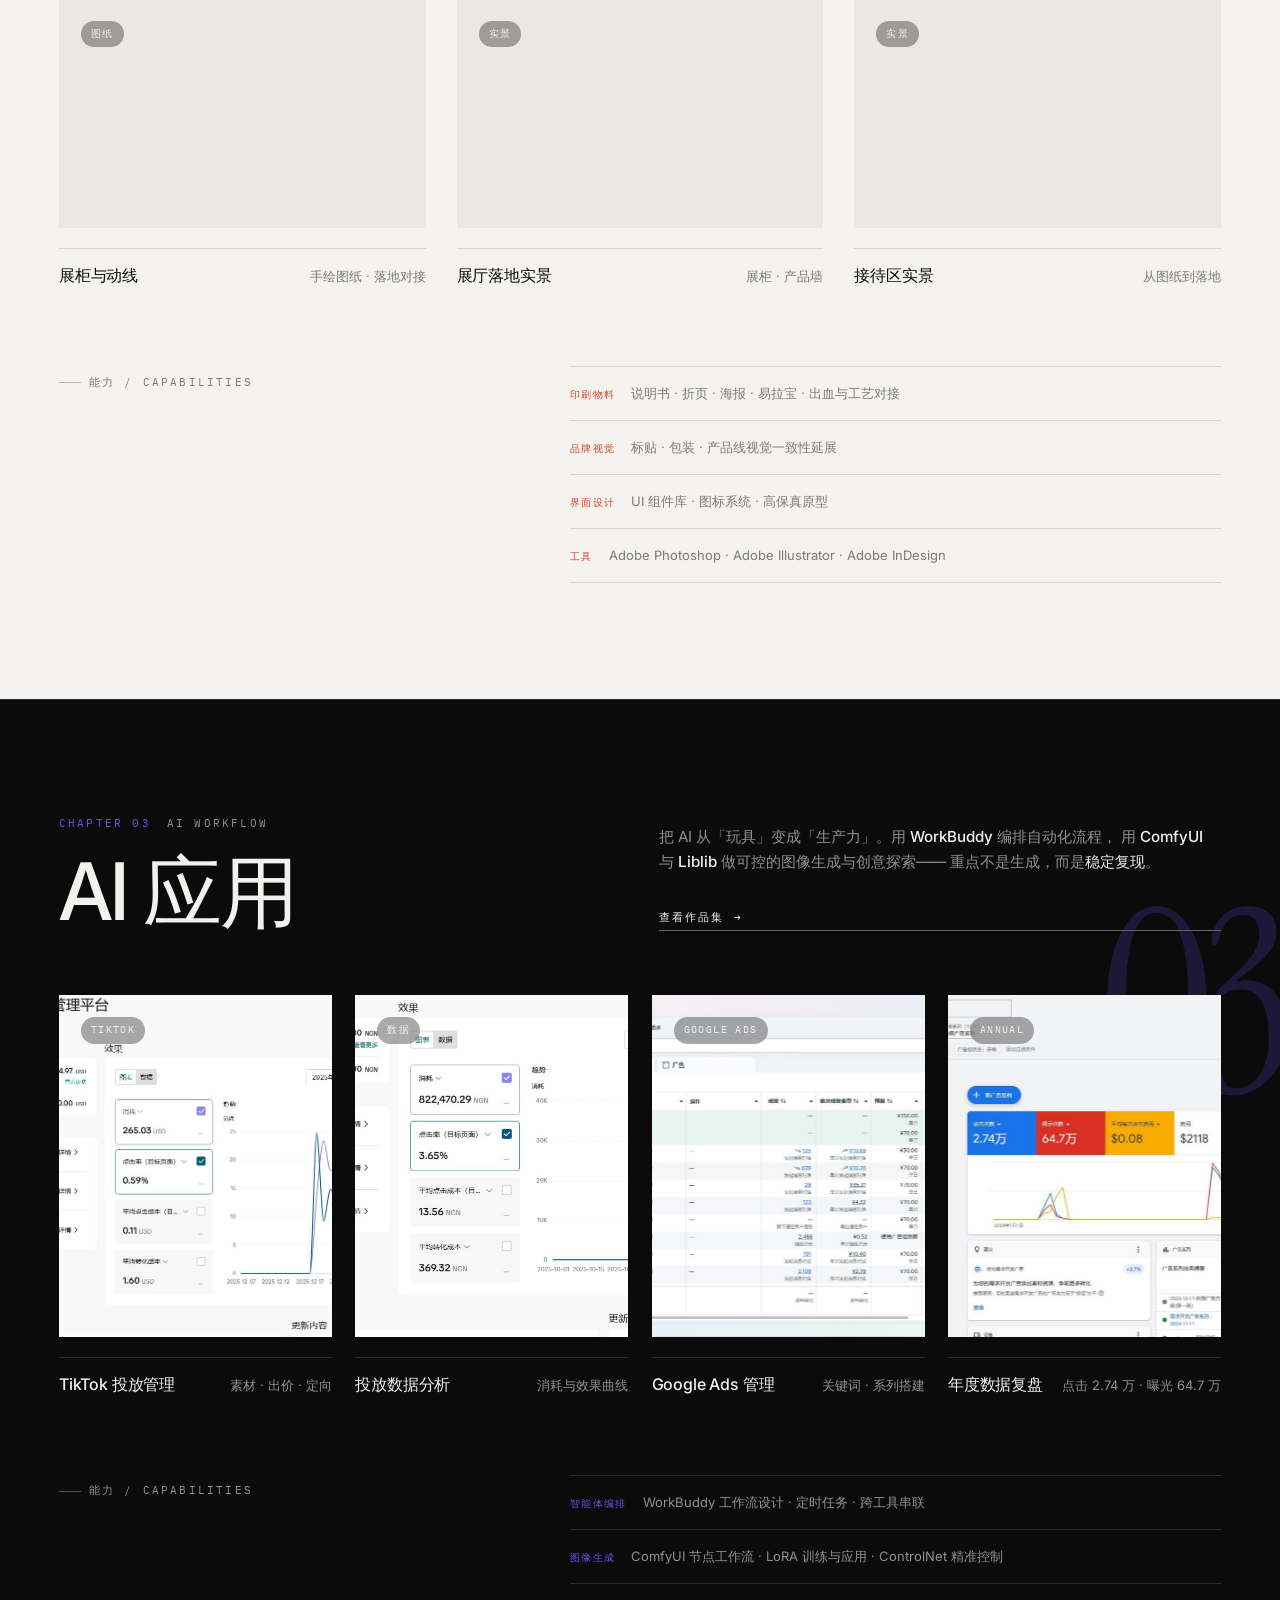
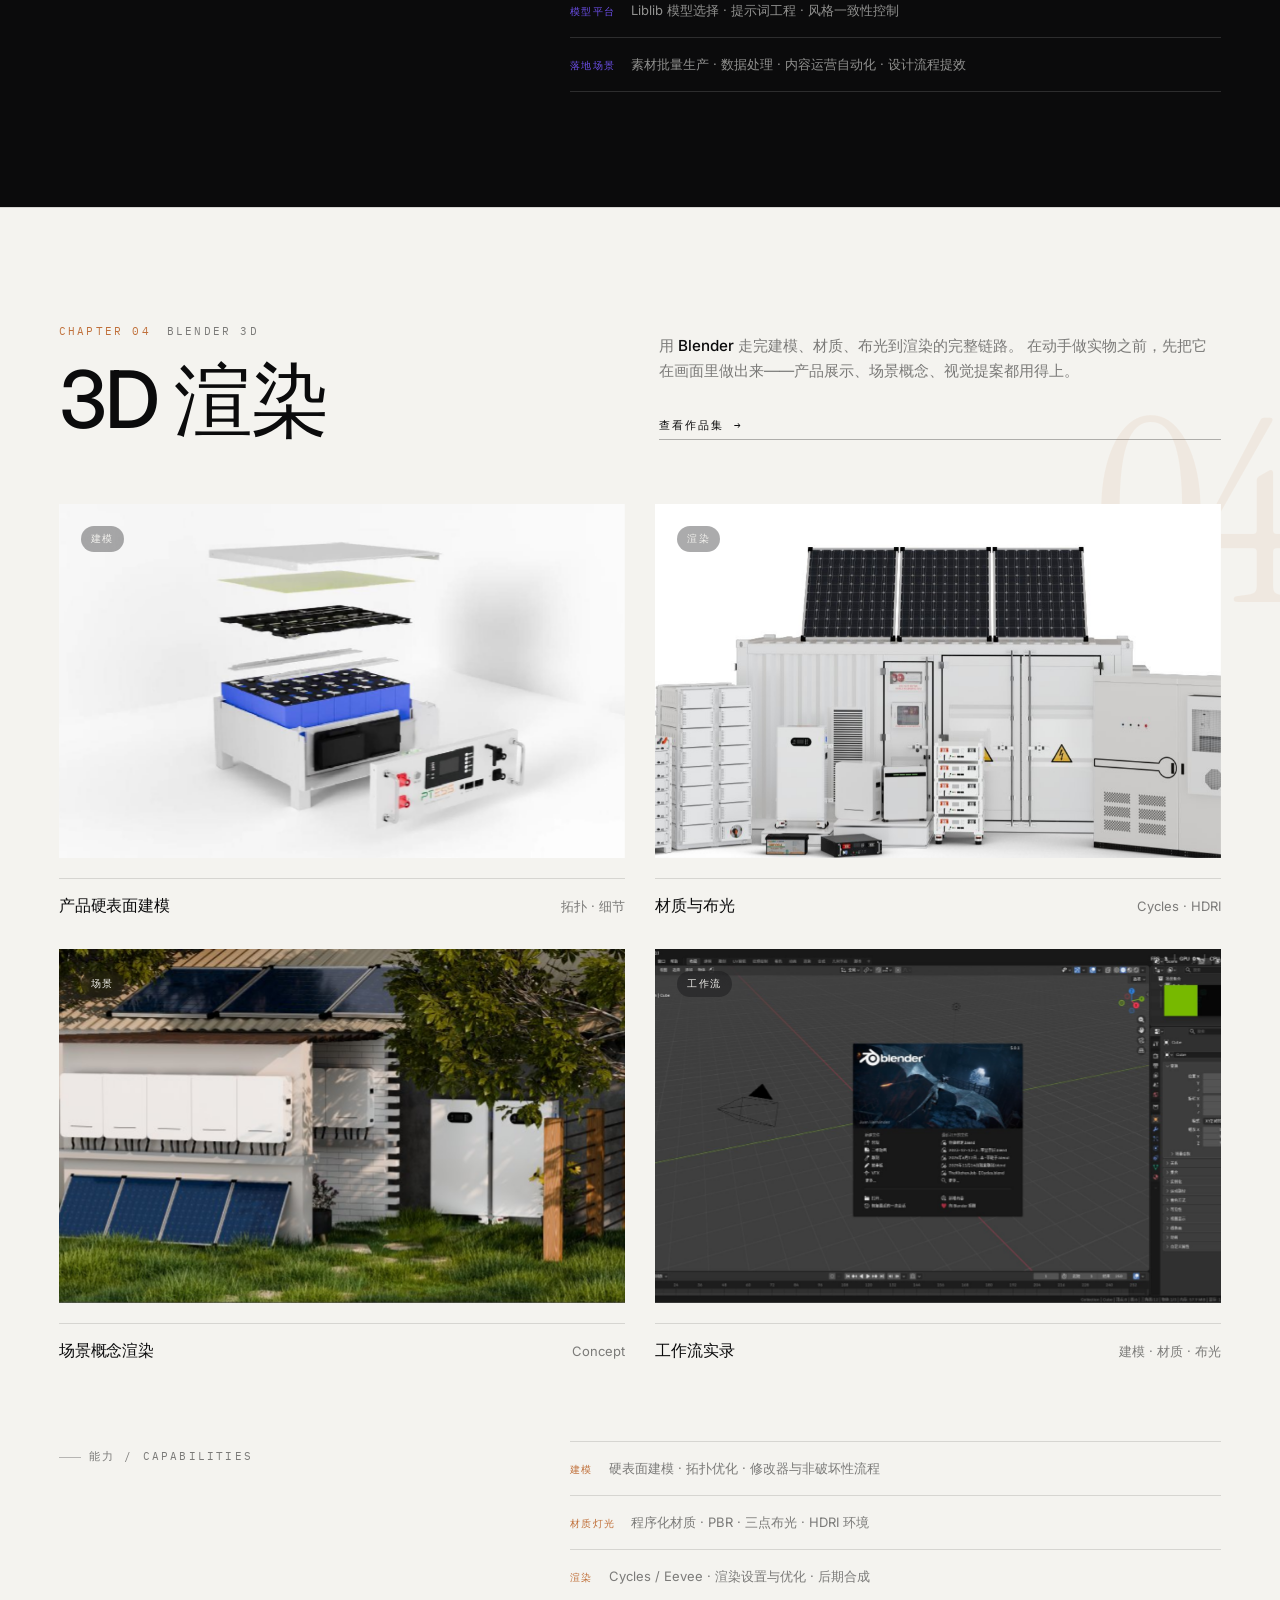
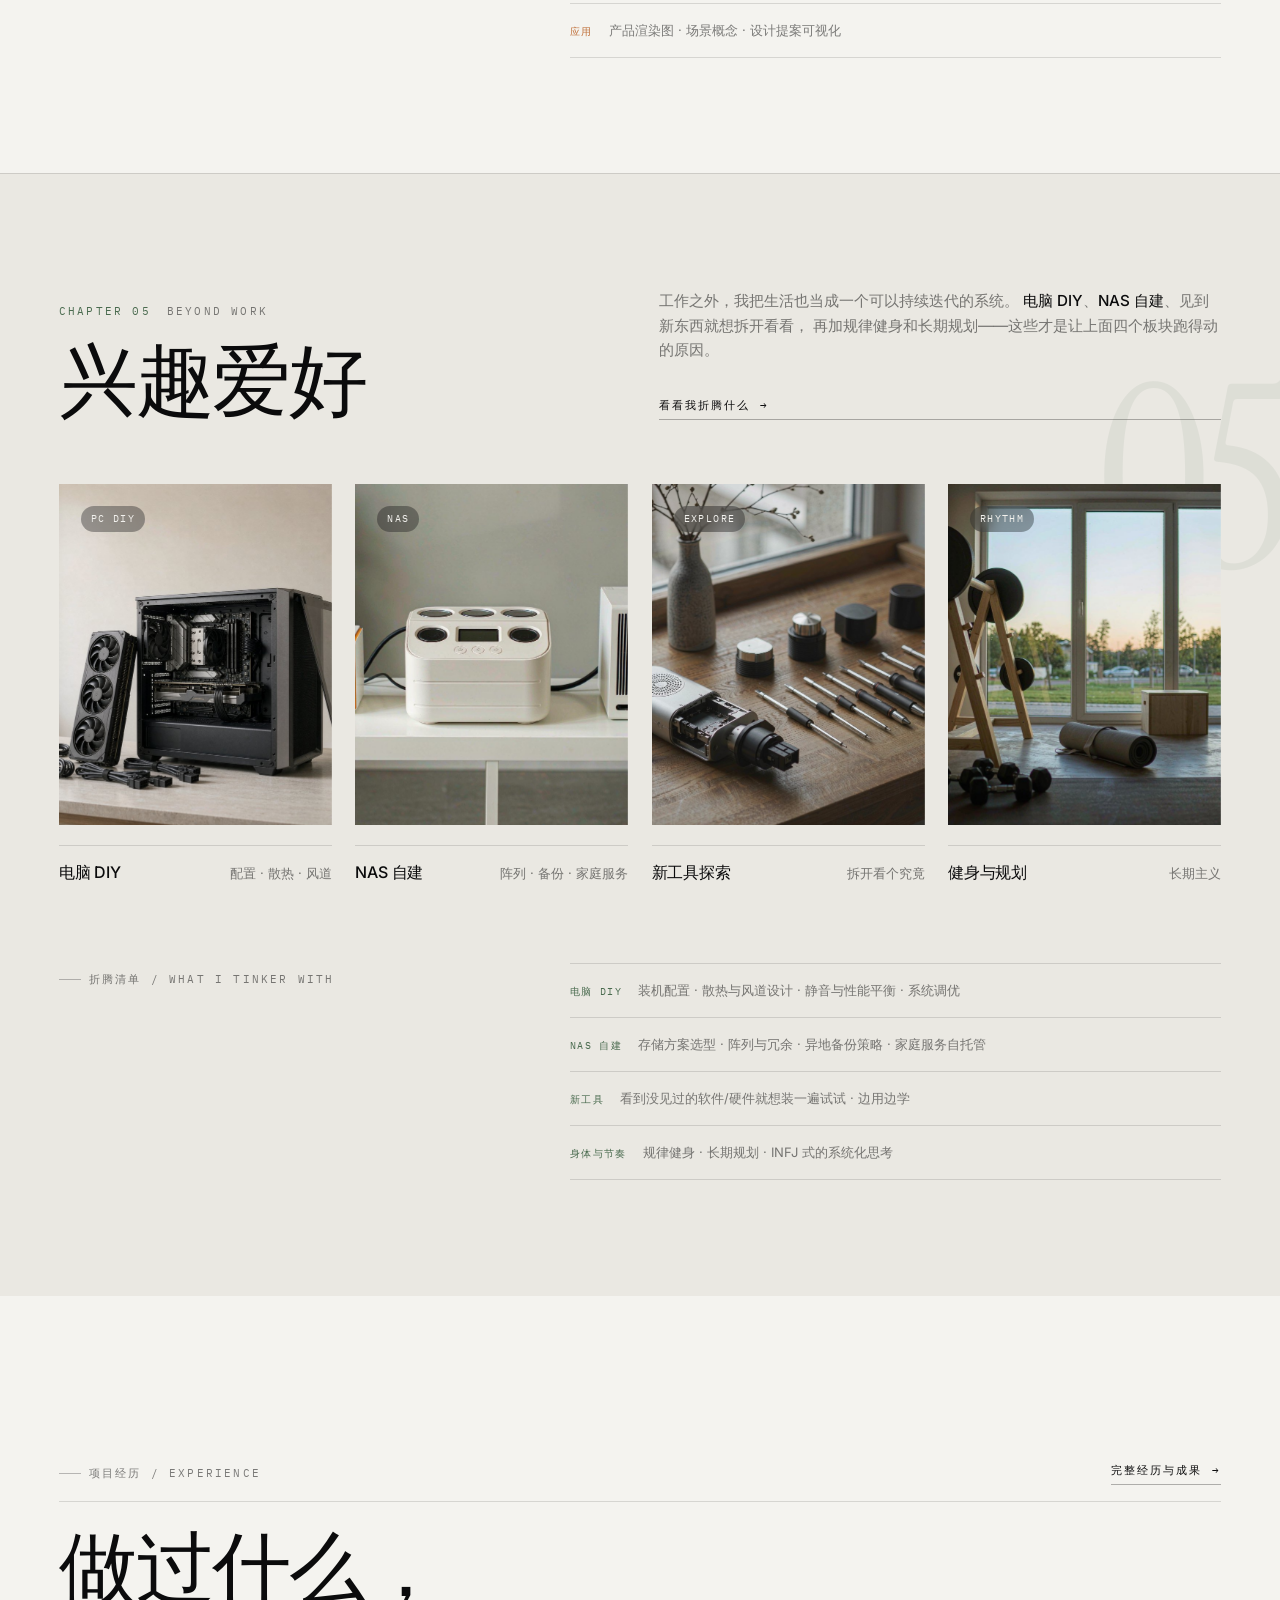
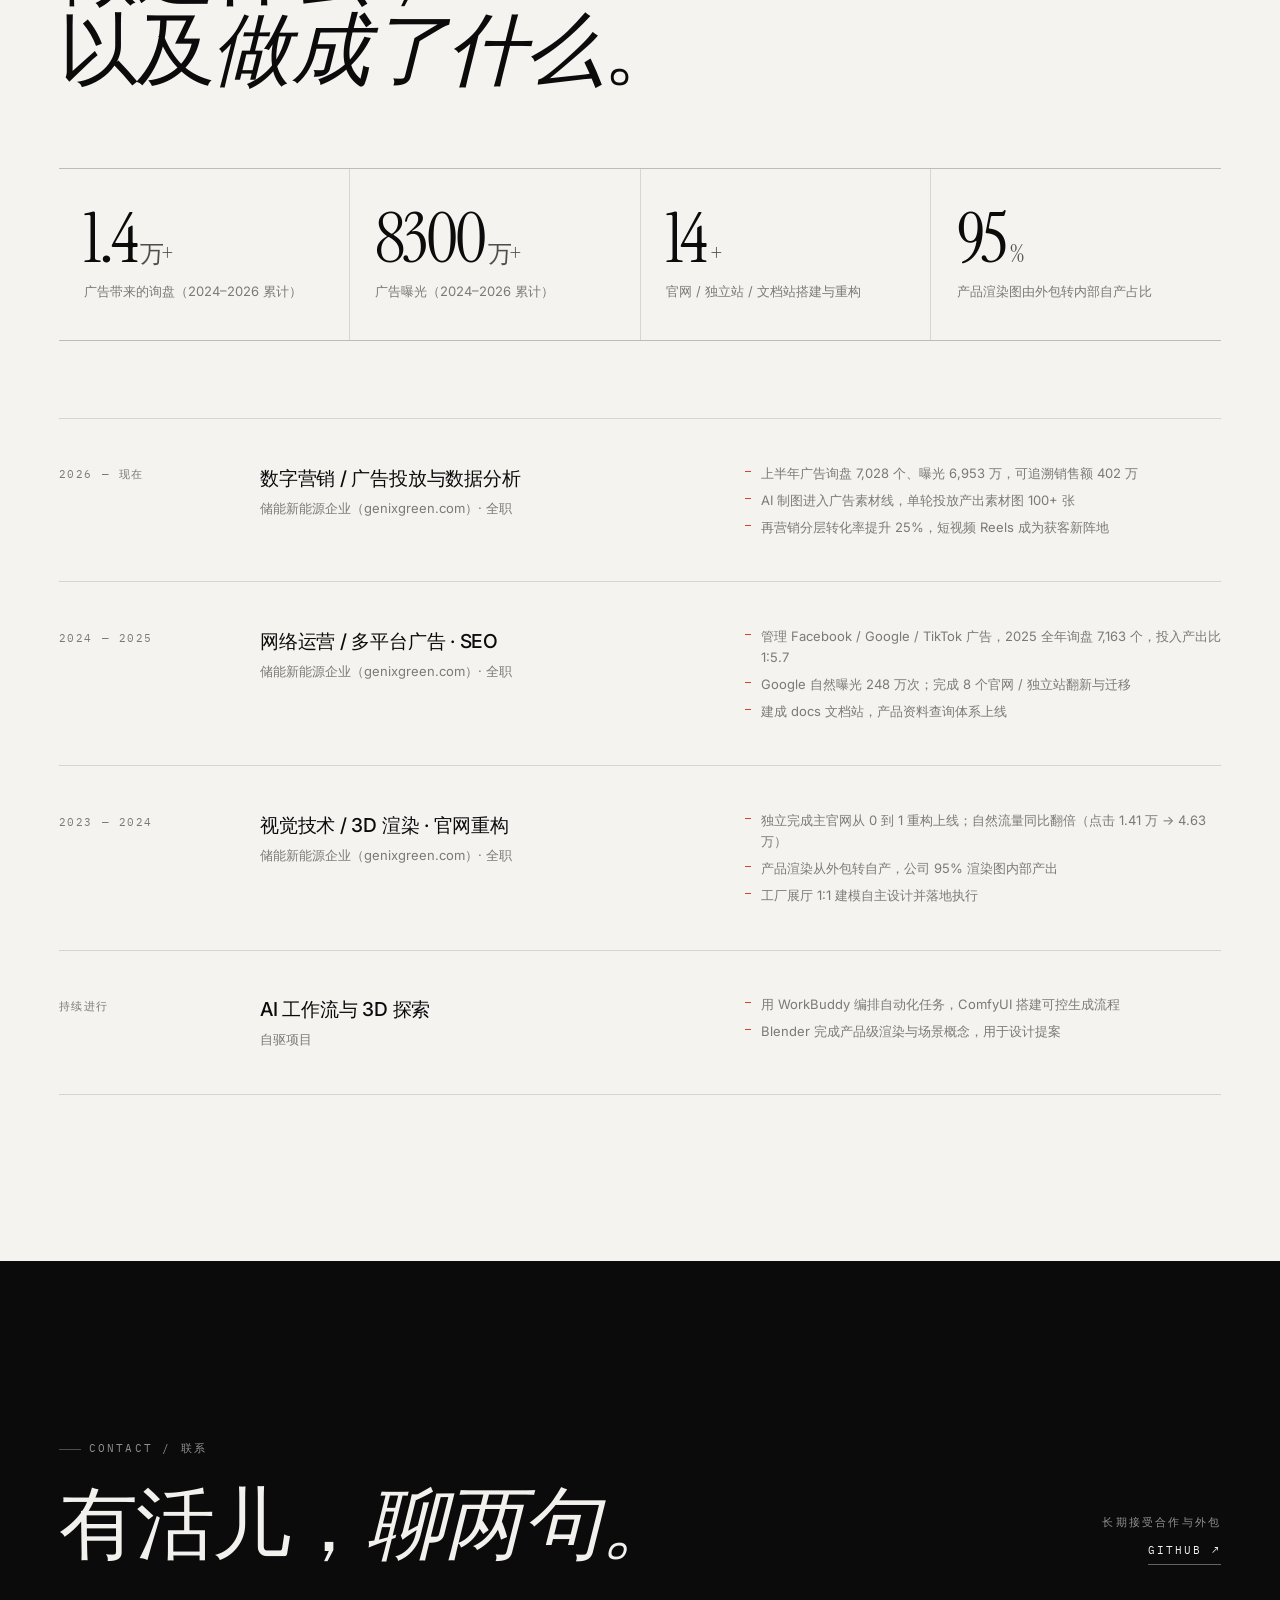
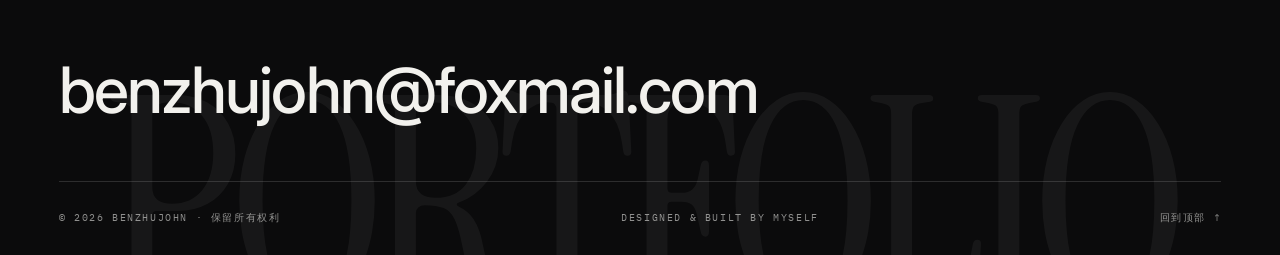
==== commit e5db7918: "feat: replace homepage placeholder SVGs with real portfolio images" ====
--- a/index.html
+++ b/index.html
@@ -194,35 +194,35 @@
       </div>
 
       <div class="idx mt-l">
-        <a class="idx__row reveal" href="pages/web.html" data-peek="assets/img/hero-web.svg"
+        <a class="idx__row reveal" href="pages/web.html" data-peek="assets/img/works/wweb-03.jpg"
            style="--row-accent:var(--ch-web)">
           <span class="idx__num">01</span>
           <span class="idx__name">网站建站 <small>Web Development</small></span>
           <span class="idx__tags"><span>WordPress</span><span>Oxygen</span><span>SEO</span></span>
           <span class="idx__arrow" aria-hidden="true">→</span>
         </a>
-        <a class="idx__row reveal" href="pages/graphic.html" data-peek="assets/img/hero-graphic.svg"
+        <a class="idx__row reveal" href="pages/graphic.html" data-peek="assets/img/works/wgra-01.jpg"
            style="--row-accent:var(--ch-graphic)">
           <span class="idx__num">02</span>
           <span class="idx__name">平面设计 <small>Graphic Design</small></span>
           <span class="idx__tags"><span>说明书</span><span>UI</span><span>标贴</span><span>易拉宝</span></span>
           <span class="idx__arrow" aria-hidden="true">→</span>
         </a>
-        <a class="idx__row reveal" href="pages/ai.html" data-peek="assets/img/hero-ai.svg"
+        <a class="idx__row reveal" href="pages/ai.html" data-peek="assets/img/works/wai-01.jpg"
            style="--row-accent:var(--ch-ai)">
           <span class="idx__num">03</span>
           <span class="idx__name">AI 应用 <small>AI Workflow</small></span>
           <span class="idx__tags"><span>WorkBuddy</span><span>ComfyUI</span><span>Liblib</span></span>
           <span class="idx__arrow" aria-hidden="true">→</span>
         </a>
-        <a class="idx__row reveal" href="pages/three-d.html" data-peek="assets/img/hero-d3.svg"
+        <a class="idx__row reveal" href="pages/three-d.html" data-peek="assets/img/works/w3d-01.jpg"
            style="--row-accent:var(--ch-d3)">
           <span class="idx__num">04</span>
           <span class="idx__name">3D 渲染 <small>Blender</small></span>
           <span class="idx__tags"><span>建模</span><span>材质</span><span>灯光</span><span>渲染</span></span>
           <span class="idx__arrow" aria-hidden="true">→</span>
         </a>
-        <a class="idx__row reveal" href="pages/life.html" data-peek="assets/img/hero-life.svg"
+        <a class="idx__row reveal" href="pages/life.html" data-peek="assets/img/works/life-01.jpg"
            style="--row-accent:var(--ch-life)">
           <span class="idx__num">05</span>
           <span class="idx__name">兴趣爱好 <small>Beyond Work</small></span>
@@ -259,7 +259,7 @@
         <a class="work reveal" href="pages/web.html">
           <div class="tile tile--wide" style="aspect-ratio:4/5">
             <span class="tile__badge">WordPress</span>
-            <img src="assets/img/web-01.svg" alt="企业官网界面设计">
+            <img src="assets/img/works/wweb-03.jpg" alt="GenixGreen 主官网横幅：Technology luster life" loading="lazy">
             <span class="tile__cap"><span>企业官网</span><span>2025</span></span>
           </div>
           <div class="work__meta"><h3>企业官网重构</h3><p>模板体系 · SEO</p></div>
@@ -267,7 +267,7 @@
         <a class="work reveal reveal-d1" href="pages/web.html">
           <div class="tile" style="aspect-ratio:4/5">
             <span class="tile__badge">WooCommerce</span>
-            <img src="assets/img/web-02.svg" alt="电商站点设计">
+            <img src="assets/img/works/wweb-02.jpg" alt="Zwayn 官网首屏：ENERGY STORAGE" loading="lazy">
             <span class="tile__cap"><span>独立站电商</span><span>2025</span></span>
           </div>
           <div class="work__meta"><h3>独立站商城</h3><p>商品体系 · 转化</p></div>
@@ -275,18 +275,18 @@
         <a class="work reveal reveal-d2" href="pages/web.html">
           <div class="tile" style="aspect-ratio:4/5">
             <span class="tile__badge">SEO</span>
-            <img src="assets/img/web-03.svg" alt="内容站结构规划">
-            <span class="tile__cap"><span>内容站结构</span><span>2026</span></span>
-          </div>
-          <div class="work__meta"><h3>内容站规划</h3><p>关键词 · URL 结构</p></div>
+            <img src="assets/img/works/wweb-11.jpg" alt="Google Search Console：2024 自然点击 4.63 万，翻倍增长" loading="lazy">
+            <span class="tile__cap"><span>自然流量翻倍</span><span>2026</span></span>
+          </div>
+          <div class="work__meta"><h3>SEO 数据复盘</h3><p>自然点击 1.41万 → 4.63万</p></div>
         </a>
         <a class="work reveal reveal-d3" href="pages/web.html">
           <div class="tile" style="aspect-ratio:4/5">
-            <span class="tile__badge">Automation</span>
-            <img src="assets/img/web-04.svg" alt="自动化发布流程">
-            <span class="tile__cap"><span>自动化流程</span><span>2026</span></span>
-          </div>
-          <div class="work__meta"><h3>自动化发布</h3><p>定时任务 · 内容流水线</p></div>
+            <span class="tile__badge">Landing</span>
+            <img src="assets/img/works/wweb-01.jpg" alt="说明书下载落地页：Find your product model manual" loading="lazy">
+            <span class="tile__cap"><span>落地页矩阵</span><span>模板化</span></span>
+          </div>
+          <div class="work__meta"><h3>落地页模板化</h3><p>下载页 · 批量产出</p></div>
         </a>
       </div>
 
@@ -329,51 +329,51 @@
       <div class="grid-3">
         <a class="work reveal" href="pages/graphic.html">
           <div class="tile tile--wide">
-            <span class="tile__badge">说明书</span>
-            <img src="assets/img/graphic-01.svg" alt="产品说明书版式设计">
-            <span class="tile__cap"><span>产品说明书</span><span>印刷物料</span></span>
-          </div>
-          <div class="work__meta"><h3>说明书体系</h3><p>Illustrator · InDesign</p></div>
+            <span class="tile__badge">广告素材</span>
+            <img src="assets/img/works/wgra-01.jpg" alt="广告素材墙：深蓝系产品广告组图" loading="lazy">
+            <span class="tile__cap"><span>投放素材组图</span><span>深蓝系列</span></span>
+          </div>
+          <div class="work__meta"><h3>广告投放素材</h3><p>多版本组图 · 深蓝系</p></div>
         </a>
         <a class="work reveal reveal-d1" href="pages/graphic.html">
           <div class="tile tile--wide">
-            <span class="tile__badge">UI</span>
-            <img src="assets/img/graphic-02.svg" alt="界面 UI 设计">
-            <span class="tile__cap"><span>界面设计</span><span>组件规范</span></span>
-          </div>
-          <div class="work__meta"><h3>界面与组件</h3><p>UI Kit · 图标</p></div>
+            <span class="tile__badge">广告素材</span>
+            <img src="assets/img/works/wgra-02.jpg" alt="广告素材墙：橙红系产品广告组图" loading="lazy">
+            <span class="tile__cap"><span>投放素材组图</span><span>橙红系列</span></span>
+          </div>
+          <div class="work__meta"><h3>素材风格延展</h3><p>多版本组图 · 橙红系</p></div>
         </a>
         <a class="work reveal reveal-d2" href="pages/graphic.html">
           <div class="tile tile--wide">
-            <span class="tile__badge">标贴</span>
-            <img src="assets/img/graphic-03.svg" alt="产品标贴设计">
-            <span class="tile__cap"><span>标贴 / 包装</span><span>产品线延展</span></span>
-          </div>
-          <div class="work__meta"><h3>标贴与包装</h3><p>Packaging</p></div>
+            <span class="tile__badge">展厅</span>
+            <img src="assets/img/works/wgra-06.jpg" alt="工厂展厅方案效果图：白盒空间与展台布局" loading="lazy">
+            <span class="tile__cap"><span>展厅方案</span><span>效果图</span></span>
+          </div>
+          <div class="work__meta"><h3>展厅设计</h3><p>空间方案 · 效果图</p></div>
         </a>
         <a class="work reveal" href="pages/graphic.html">
           <div class="tile tile--wide">
-            <span class="tile__badge">易拉宝</span>
-            <img src="assets/img/graphic-04.svg" alt="易拉宝展架设计">
-            <span class="tile__cap"><span>展架物料</span><span>线下曝光</span></span>
-          </div>
-          <div class="work__meta"><h3>易拉宝 / 展架</h3><p>Roll-up Banner</p></div>
+            <span class="tile__badge">图纸</span>
+            <img src="assets/img/works/wgra-07.jpg" alt="工厂展厅施工图纸：展柜与动线手绘" loading="lazy">
+            <span class="tile__cap"><span>施工图纸</span><span>动线规划</span></span>
+          </div>
+          <div class="work__meta"><h3>展柜与动线</h3><p>手绘图纸 · 落地对接</p></div>
         </a>
         <a class="work reveal reveal-d1" href="pages/graphic.html">
           <div class="tile tile--wide">
-            <span class="tile__badge">字体排版</span>
-            <img src="assets/img/graphic-05.svg" alt="字体与版面构成">
-            <span class="tile__cap"><span>版面与字体</span><span>Editorial</span></span>
-          </div>
-          <div class="work__meta"><h3>版面构成</h3><p>Typography</p></div>
+            <span class="tile__badge">实景</span>
+            <img src="assets/img/works/wgra-08.jpg" alt="工厂展厅落地实景：展柜与产品墙" loading="lazy">
+            <span class="tile__cap"><span>展厅落地</span><span>产品墙</span></span>
+          </div>
+          <div class="work__meta"><h3>展厅落地实景</h3><p>展柜 · 产品墙</p></div>
         </a>
         <a class="work reveal reveal-d2" href="pages/graphic.html">
           <div class="tile tile--wide">
-            <span class="tile__badge">物料体系</span>
-            <img src="assets/img/graphic-06.svg" alt="产品物料系统">
-            <span class="tile__cap"><span>物料系统</span><span>品牌一致性</span></span>
-          </div>
-          <div class="work__meta"><h3>物料体系延展</h3><p>Brand System</p></div>
+            <span class="tile__badge">实景</span>
+            <img src="assets/img/works/wgra-09.jpg" alt="工厂展厅落地实景：玻璃展柜与接待区" loading="lazy">
+            <span class="tile__cap"><span>接待区</span><span>玻璃展柜</span></span>
+          </div>
+          <div class="work__meta"><h3>接待区实景</h3><p>从图纸到落地</p></div>
         </a>
       </div>
 
@@ -417,35 +417,35 @@
       <div class="grid-4">
         <a class="work reveal" href="pages/ai.html">
           <div class="tile" style="aspect-ratio:4/5">
-            <span class="tile__badge">WorkBuddy</span>
-            <img src="assets/img/ai-01.svg" alt="智能体自动化工作流">
-            <span class="tile__cap"><span>自动化工作流</span><span>编排</span></span>
-          </div>
-          <div class="work__meta"><h3>内容自动化</h3><p>定时任务 · 全流程</p></div>
+            <span class="tile__badge">TikTok</span>
+            <img src="assets/img/works/wai-01.jpg" alt="TikTok 广告管理平台：泰国市场投放看板" loading="lazy">
+            <span class="tile__cap"><span>投放看板</span><span>泰国市场</span></span>
+          </div>
+          <div class="work__meta"><h3>TikTok 投放管理</h3><p>素材 · 出价 · 定向</p></div>
         </a>
         <a class="work reveal reveal-d1" href="pages/ai.html">
           <div class="tile" style="aspect-ratio:4/5">
-            <span class="tile__badge">ComfyUI</span>
-            <img src="assets/img/ai-02.svg" alt="ComfyUI 节点工作流">
-            <span class="tile__cap"><span>节点工作流</span><span>可控生成</span></span>
-          </div>
-          <div class="work__meta"><h3>ComfyUI 工作流</h3><p>LoRA · ControlNet</p></div>
+            <span class="tile__badge">数据</span>
+            <img src="assets/img/works/wai-02.jpg" alt="TikTok 广告数据：消耗与效果曲线" loading="lazy">
+            <span class="tile__cap"><span>消耗曲线</span><span>效果复盘</span></span>
+          </div>
+          <div class="work__meta"><h3>投放数据分析</h3><p>消耗与效果曲线</p></div>
         </a>
         <a class="work reveal reveal-d2" href="pages/ai.html">
           <div class="tile" style="aspect-ratio:4/5">
-            <span class="tile__badge">Liblib</span>
-            <img src="assets/img/ai-03.svg" alt="模型平台创意探索">
-            <span class="tile__cap"><span>创意探索</span><span>模型平台</span></span>
-          </div>
-          <div class="work__meta"><h3>Liblib 模型探索</h3><p>提示词 · 风格控制</p></div>
+            <span class="tile__badge">Google Ads</span>
+            <img src="assets/img/works/wai-03.jpg" alt="Google Ads 编辑器：关键词与广告系列管理" loading="lazy">
+            <span class="tile__cap"><span>关键词管理</span><span>广告系列</span></span>
+          </div>
+          <div class="work__meta"><h3>Google Ads 管理</h3><p>关键词 · 系列搭建</p></div>
         </a>
         <a class="work reveal reveal-d3" href="pages/ai.html">
           <div class="tile" style="aspect-ratio:4/5">
-            <span class="tile__badge">Efficiency</span>
-            <img src="assets/img/ai-04.svg" alt="效率提升流程">
-            <span class="tile__cap"><span>效率提升</span><span>批处理</span></span>
-          </div>
-          <div class="work__meta"><h3>批量素材生产</h3><p>Pipeline</p></div>
+            <span class="tile__badge">Annual</span>
+            <img src="assets/img/works/wai-07.jpg" alt="Google Ads 年度数据：点击 2.74 万 / 曝光 64.7 万" loading="lazy">
+            <span class="tile__cap"><span>年度数据</span><span>AI 提效产出</span></span>
+          </div>
+          <div class="work__meta"><h3>年度数据复盘</h3><p>点击 2.74 万 · 曝光 64.7 万</p></div>
         </a>
       </div>
 
@@ -489,34 +489,34 @@
         <a class="work reveal" href="pages/three-d.html">
           <div class="tile tile--wide">
             <span class="tile__badge">建模</span>
-            <img src="assets/img/d3-01.svg" alt="硬表面建模作品">
-            <span class="tile__cap"><span>硬表面建模</span><span>Blender</span></span>
+            <img src="assets/img/works/w3d-08.jpg" alt="堆叠式高压产品结构拆解渲染" loading="lazy">
+            <span class="tile__cap"><span>产品结构拆解</span><span>Blender</span></span>
           </div>
           <div class="work__meta"><h3>产品硬表面建模</h3><p>拓扑 · 细节</p></div>
         </a>
         <a class="work reveal reveal-d1" href="pages/three-d.html">
           <div class="tile tile--wide">
             <span class="tile__badge">渲染</span>
-            <img src="assets/img/d3-02.svg" alt="Cycles 渲染作品">
-            <span class="tile__cap"><span>光影与材质</span><span>Cycles</span></span>
+            <img src="assets/img/works/w3d-01.jpg" alt="户外储能柜产品渲染：高压柜系列" loading="lazy">
+            <span class="tile__cap"><span>产品渲染</span><span>Cycles</span></span>
           </div>
           <div class="work__meta"><h3>材质与布光</h3><p>Cycles · HDRI</p></div>
         </a>
         <a class="work reveal" href="pages/three-d.html">
           <div class="tile tile--wide">
             <span class="tile__badge">场景</span>
-            <img src="assets/img/d3-03.svg" alt="场景概念渲染">
-            <span class="tile__cap"><span>场景概念</span><span>氛围</span></span>
+            <img src="assets/img/works/w3d-04.jpg" alt="户用储能板房场景渲染" loading="lazy">
+            <span class="tile__cap"><span>场景渲染</span><span>氛围</span></span>
           </div>
           <div class="work__meta"><h3>场景概念渲染</h3><p>Concept</p></div>
         </a>
         <a class="work reveal reveal-d1" href="pages/three-d.html">
           <div class="tile tile--wide">
-            <span class="tile__badge">后期</span>
-            <img src="assets/img/d3-04.svg" alt="渲染后期合成">
-            <span class="tile__cap"><span>后期合成</span><span>Compositing</span></span>
-          </div>
-          <div class="work__meta"><h3>后期与合成</h3><p>Post-processing</p></div>
+            <span class="tile__badge">工作流</span>
+            <img src="assets/img/works/w3d-11.jpg" alt="Blender 渲染工作流视口截图" loading="lazy">
+            <span class="tile__cap"><span>渲染工作流</span><span>Viewport</span></span>
+          </div>
+          <div class="work__meta"><h3>工作流实录</h3><p>建模 · 材质 · 布光</p></div>
         </a>
       </div>
 
@@ -561,7 +561,7 @@
         <a class="work reveal" href="pages/life.html">
           <div class="tile" style="aspect-ratio:4/5">
             <span class="tile__badge">PC DIY</span>
-            <img src="assets/img/life-01.svg" alt="电脑 DIY 装机">
+            <img src="assets/img/works/life-01.jpg" alt="电脑 DIY：装机中的主机">
             <span class="tile__cap"><span>装机与调优</span><span></span></span>
           </div>
           <div class="work__meta"><h3>电脑 DIY</h3><p>配置 · 散热 · 风道</p></div>
@@ -569,7 +569,7 @@
         <a class="work reveal reveal-d1" href="pages/life.html">
           <div class="tile" style="aspect-ratio:4/5">
             <span class="tile__badge">NAS</span>
-            <img src="assets/img/life-02.svg" alt="NAS 自建存储">
+            <img src="assets/img/works/life-02.jpg" alt="NAS：家庭自建存储">
             <span class="tile__cap"><span>存储与备份</span><span></span></span>
           </div>
           <div class="work__meta"><h3>NAS 自建</h3><p>阵列 · 备份 · 家庭服务</p></div>
@@ -577,7 +577,7 @@
         <a class="work reveal reveal-d2" href="pages/life.html">
           <div class="tile" style="aspect-ratio:4/5">
             <span class="tile__badge">Explore</span>
-            <img src="assets/img/life-03.svg" alt="新工具探索">
+            <img src="assets/img/works/life-03.jpg" alt="新工具：拆解与探索">
             <span class="tile__cap"><span>新东西</span><span></span></span>
           </div>
           <div class="work__meta"><h3>新工具探索</h3><p>拆开看个究竟</p></div>
@@ -585,7 +585,7 @@
         <a class="work reveal reveal-d3" href="pages/life.html">
           <div class="tile" style="aspect-ratio:4/5">
             <span class="tile__badge">Rhythm</span>
-            <img src="assets/img/life-04.svg" alt="健身与生活规划">
+            <img src="assets/img/works/life-04.jpg" alt="健身与生活节奏">
             <span class="tile__cap"><span>身体与节奏</span><span></span></span>
           </div>
           <div class="work__meta"><h3>健身与规划</h3><p>长期主义</p></div>
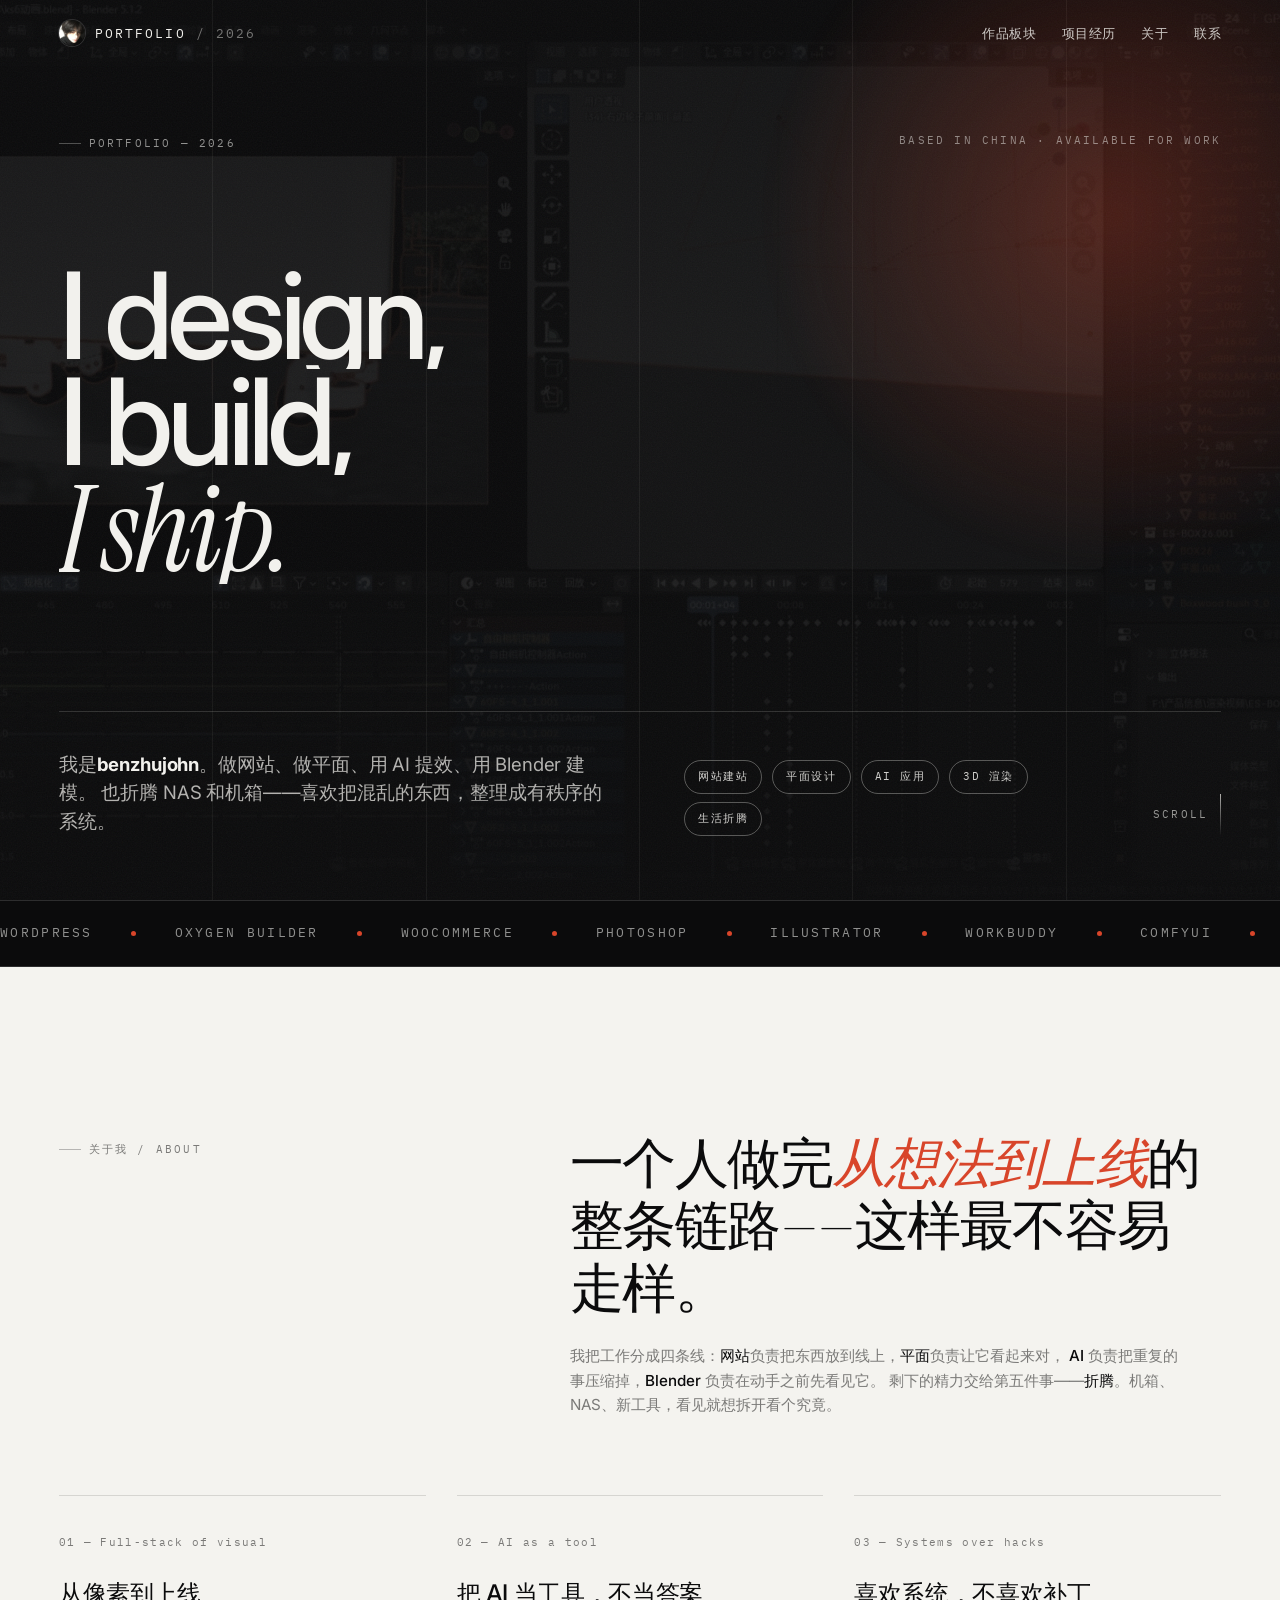
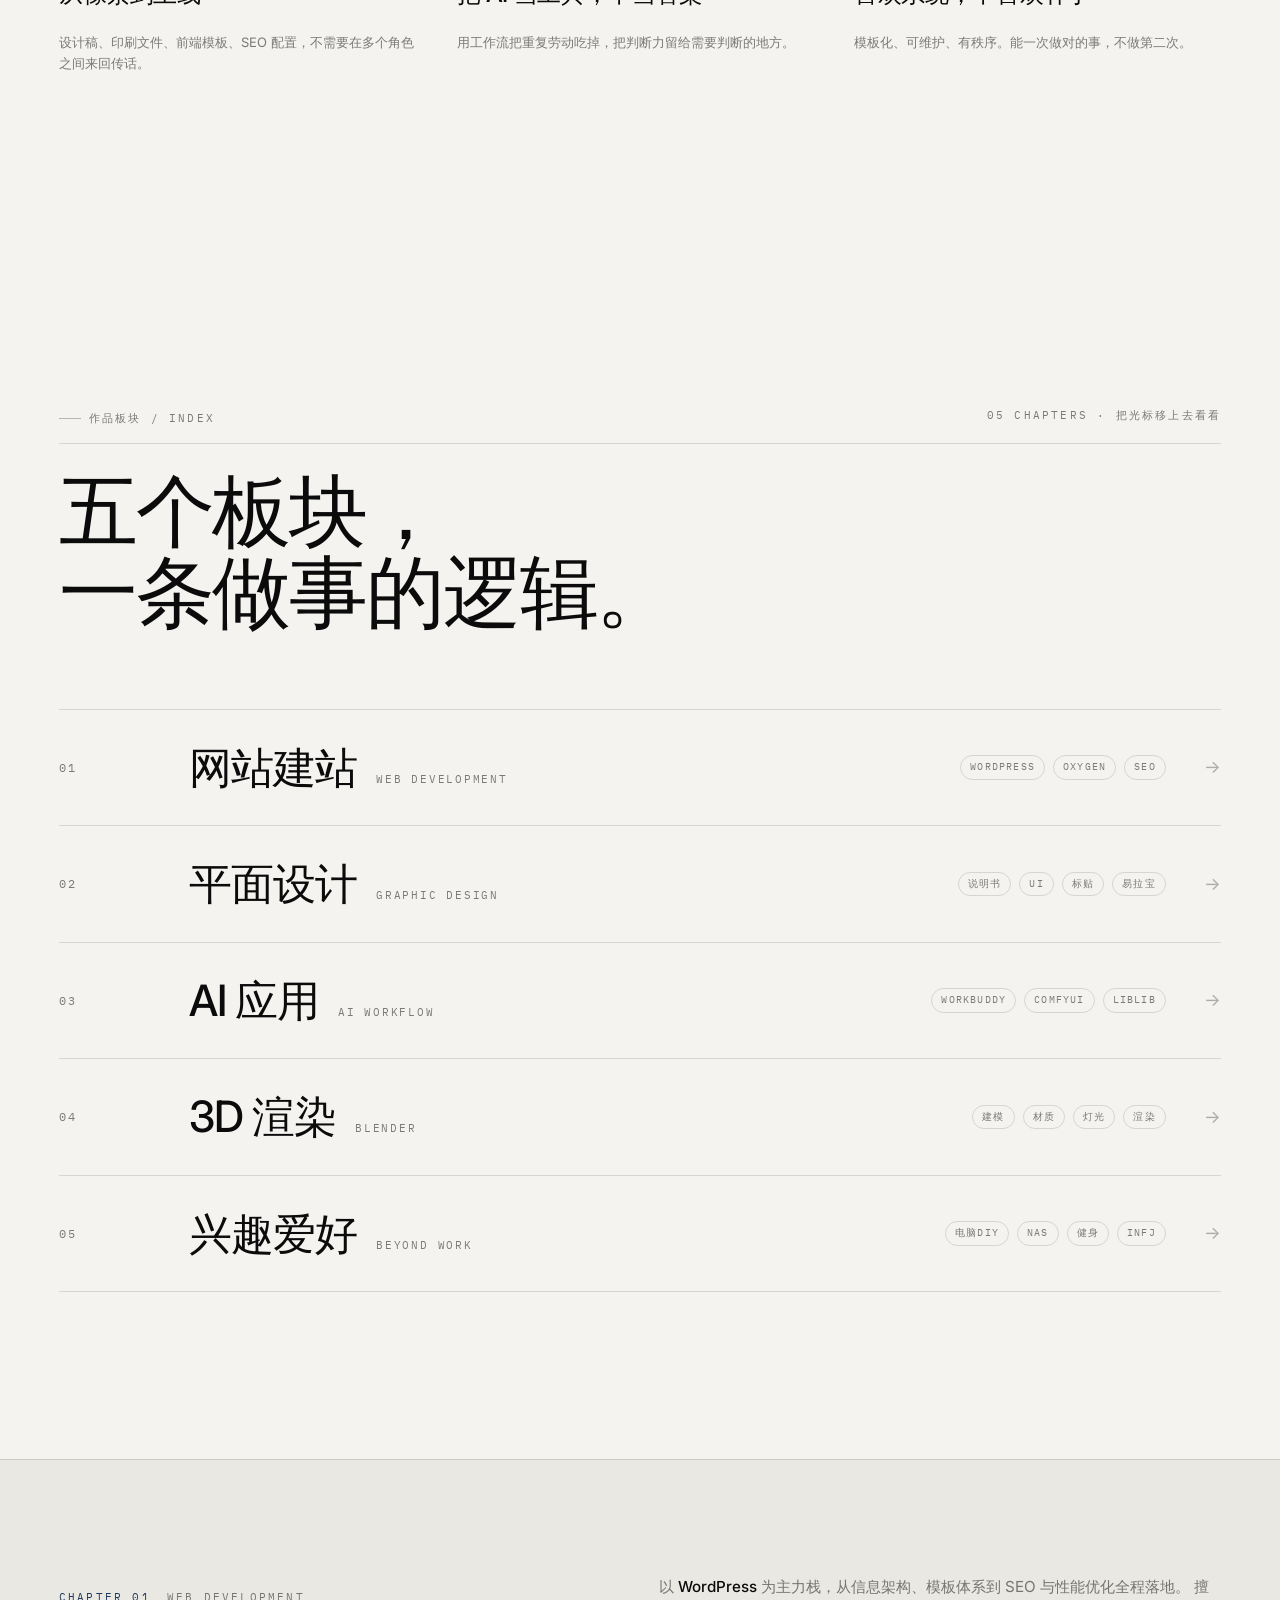
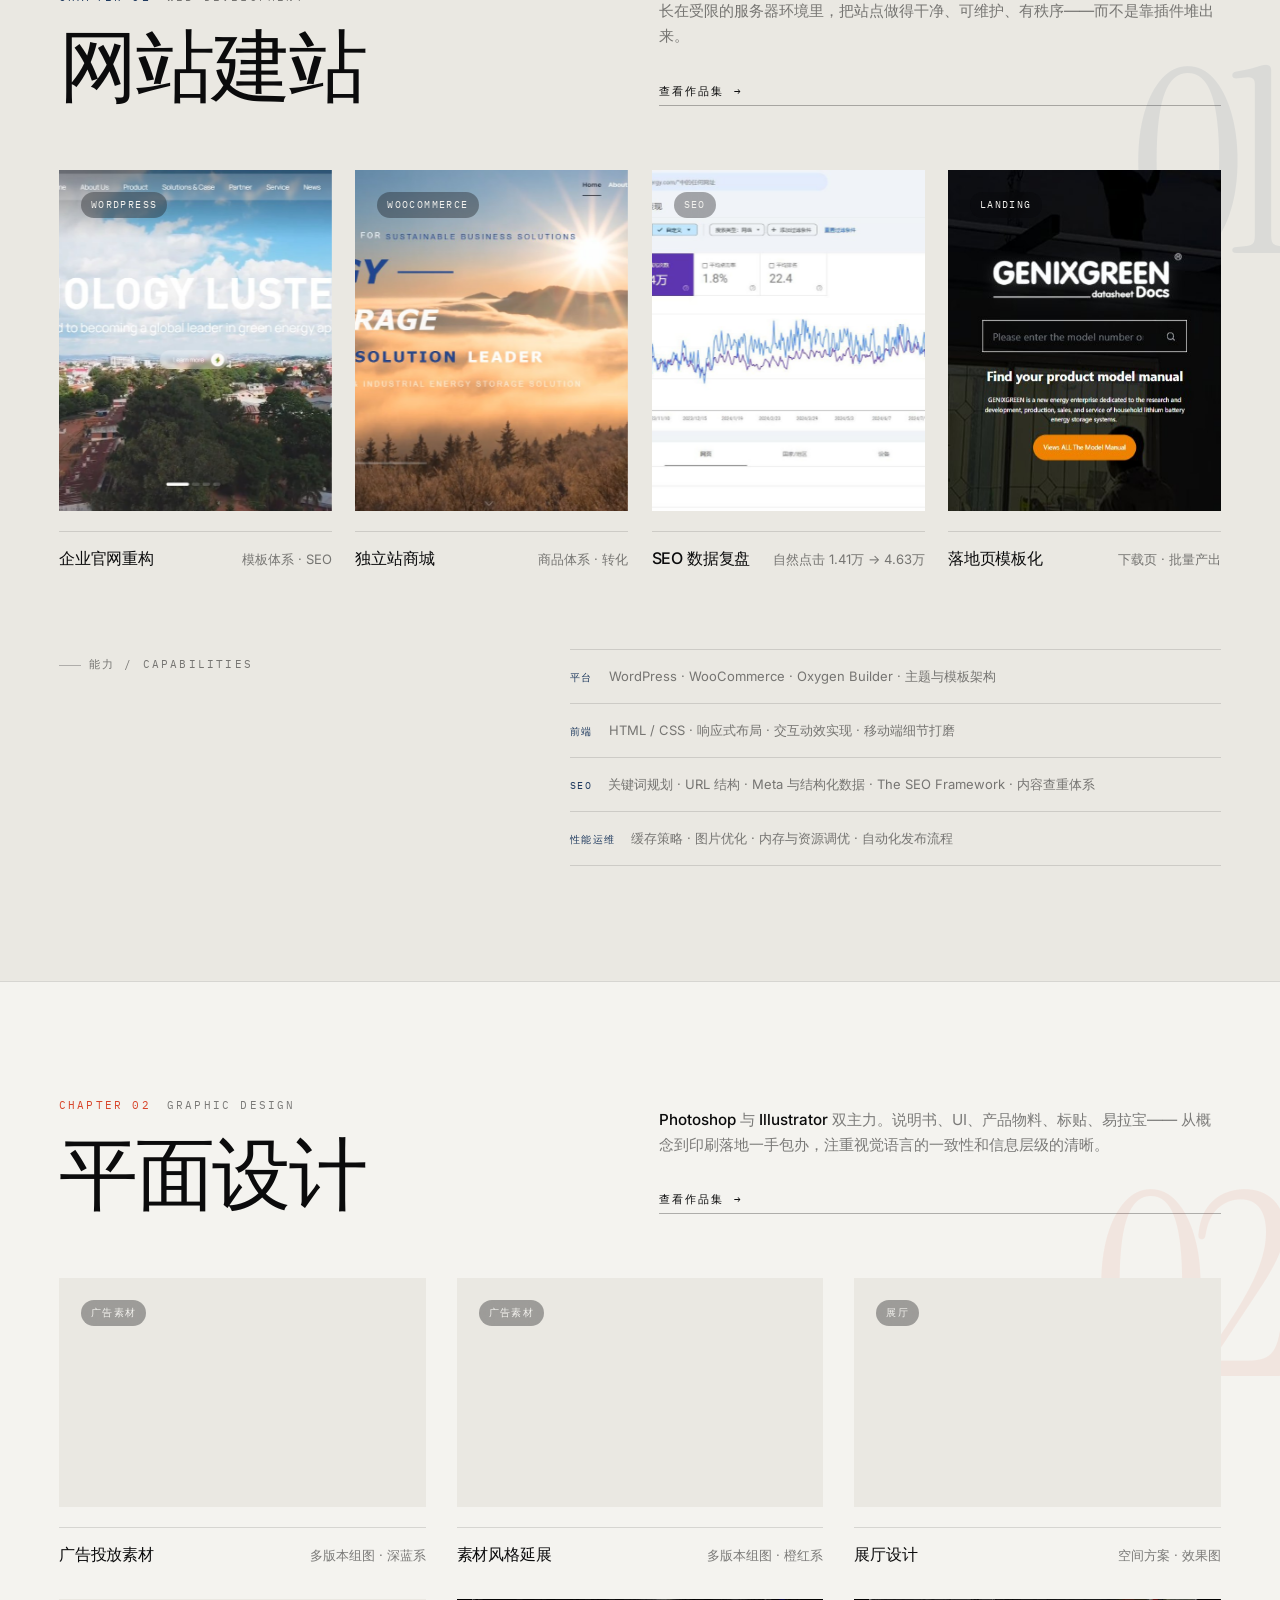
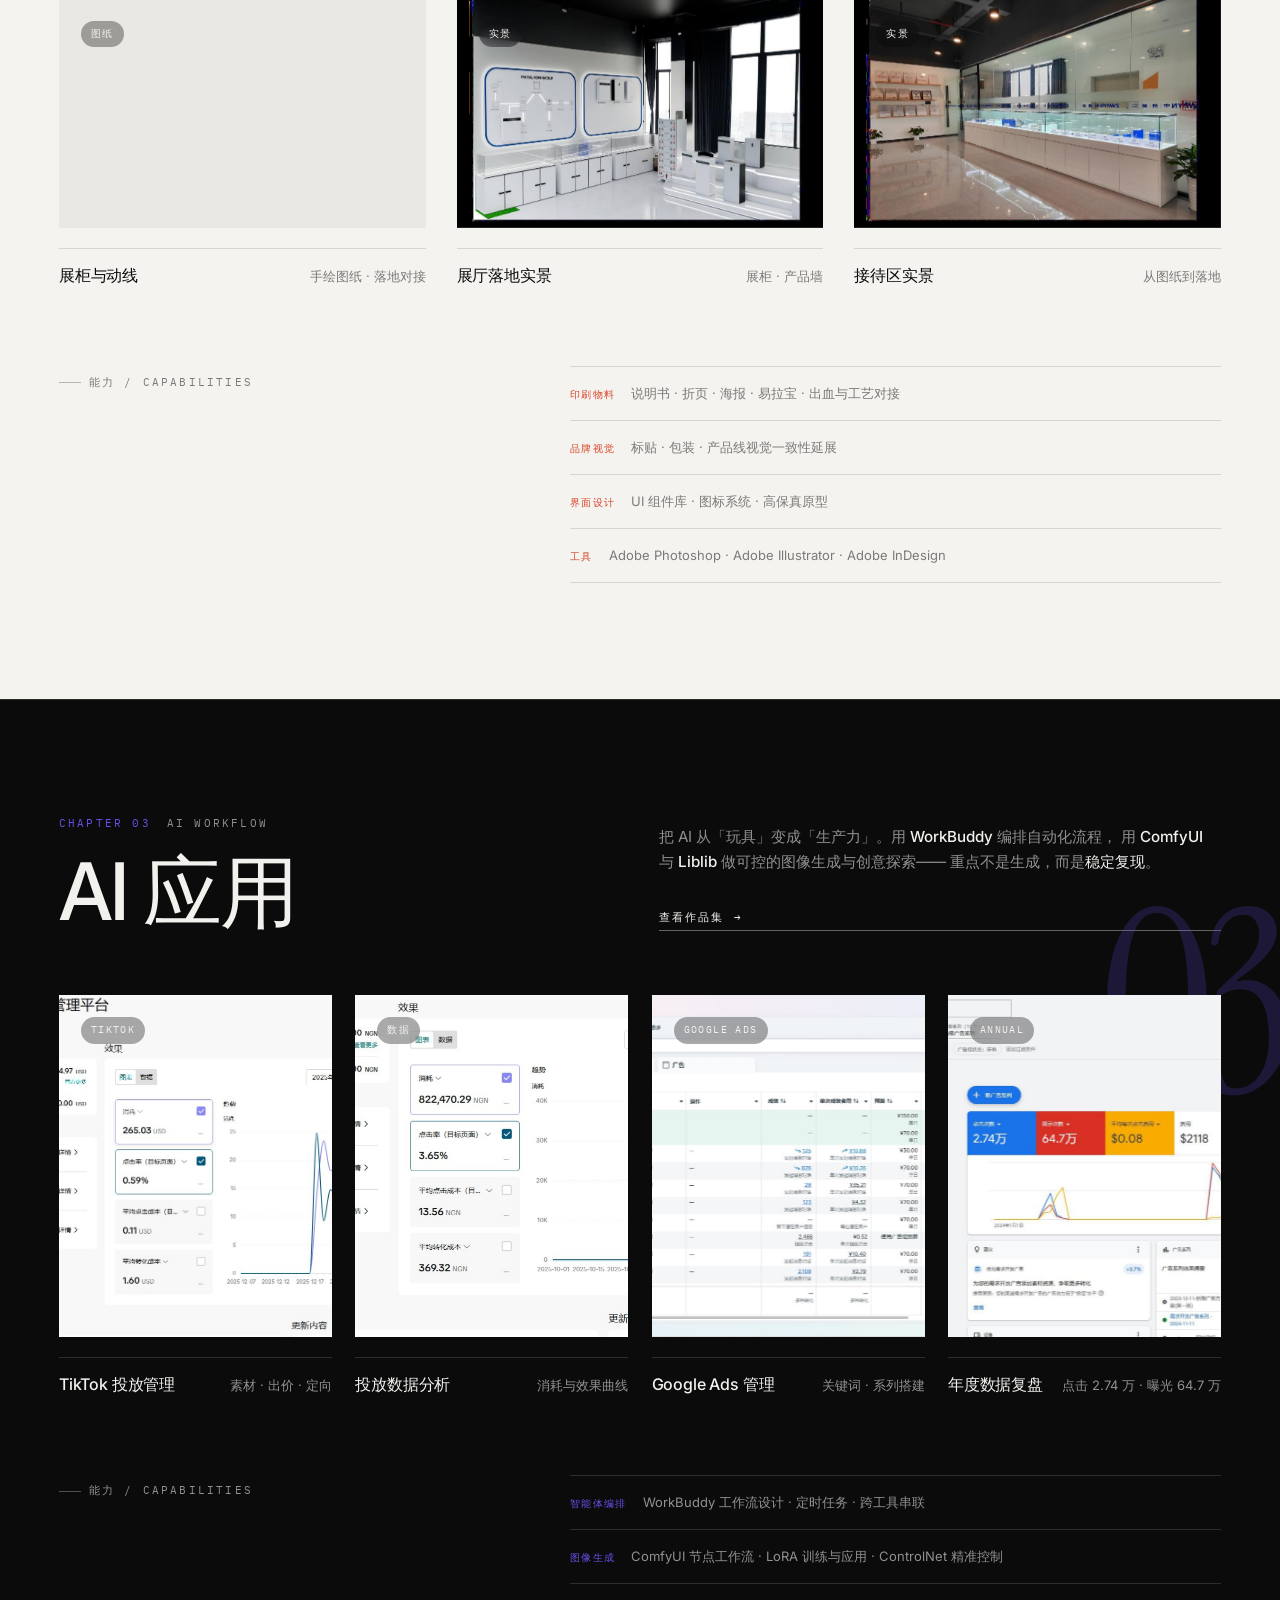
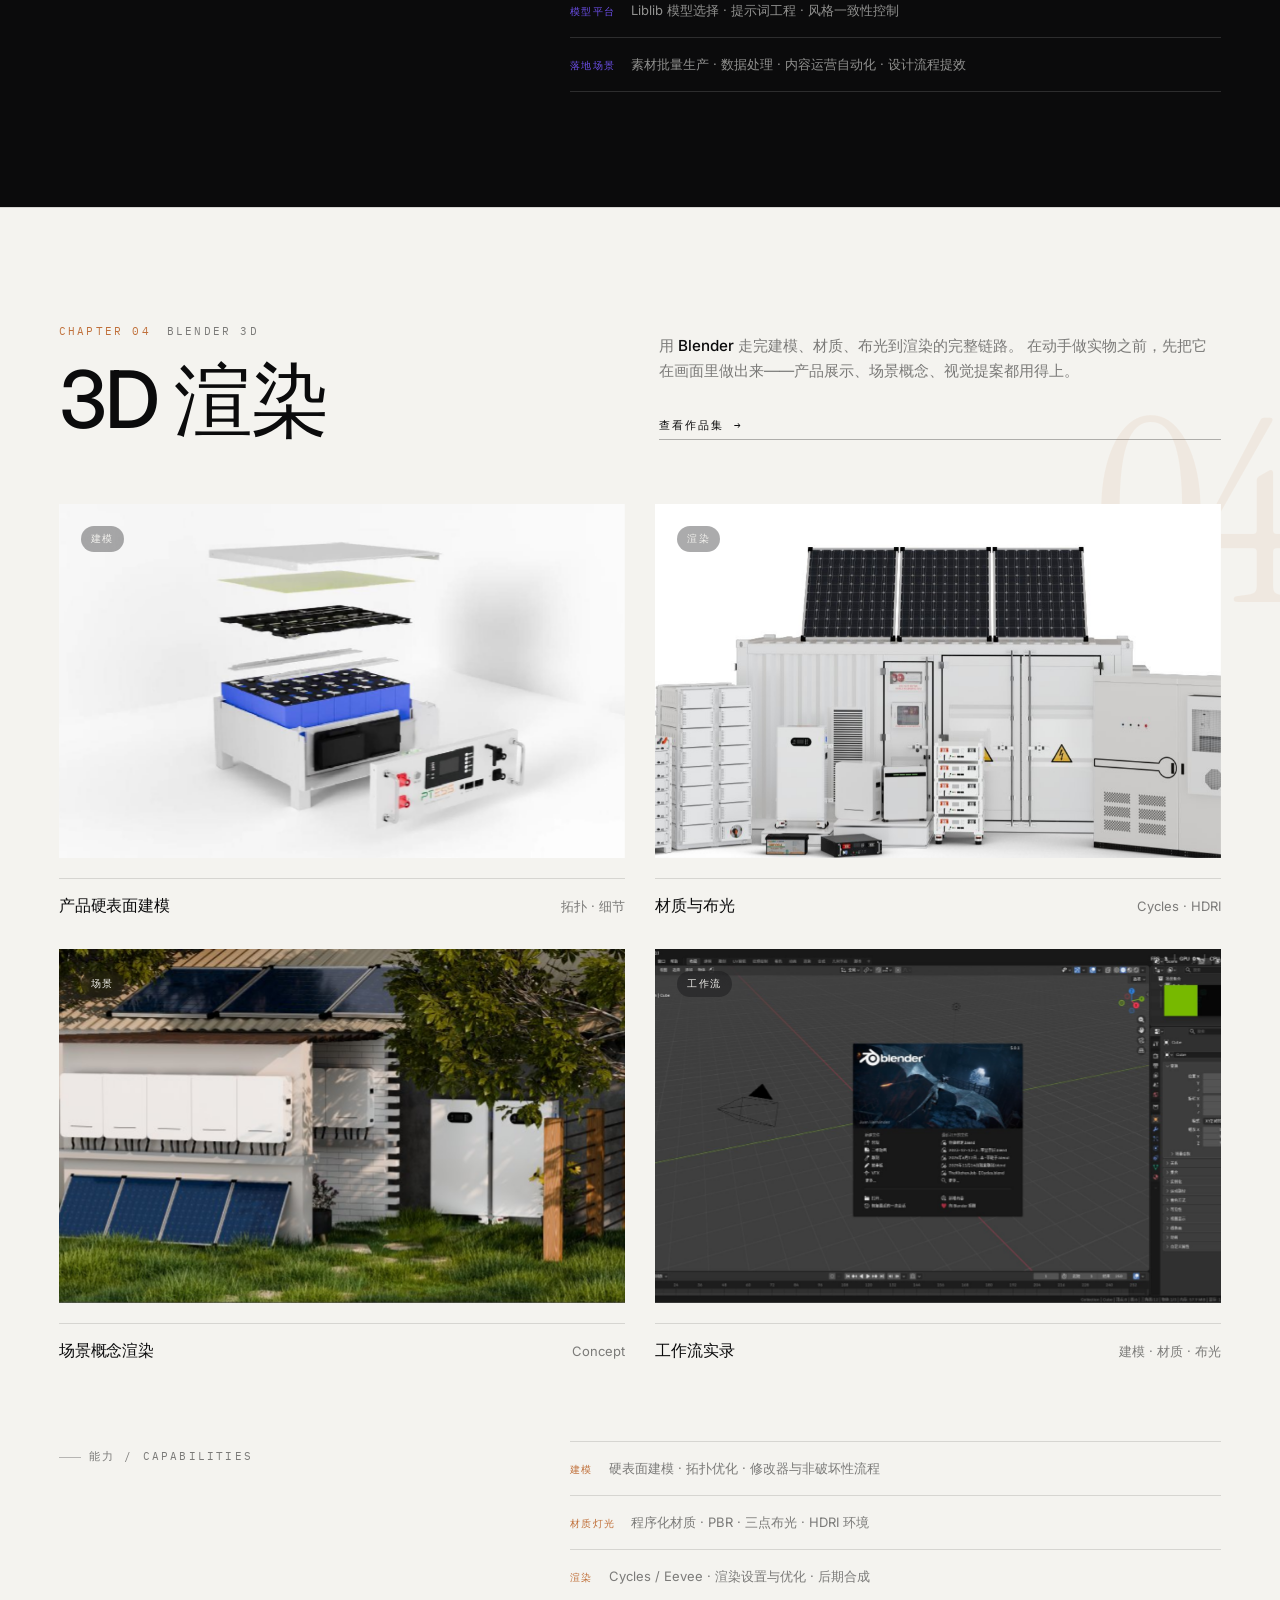
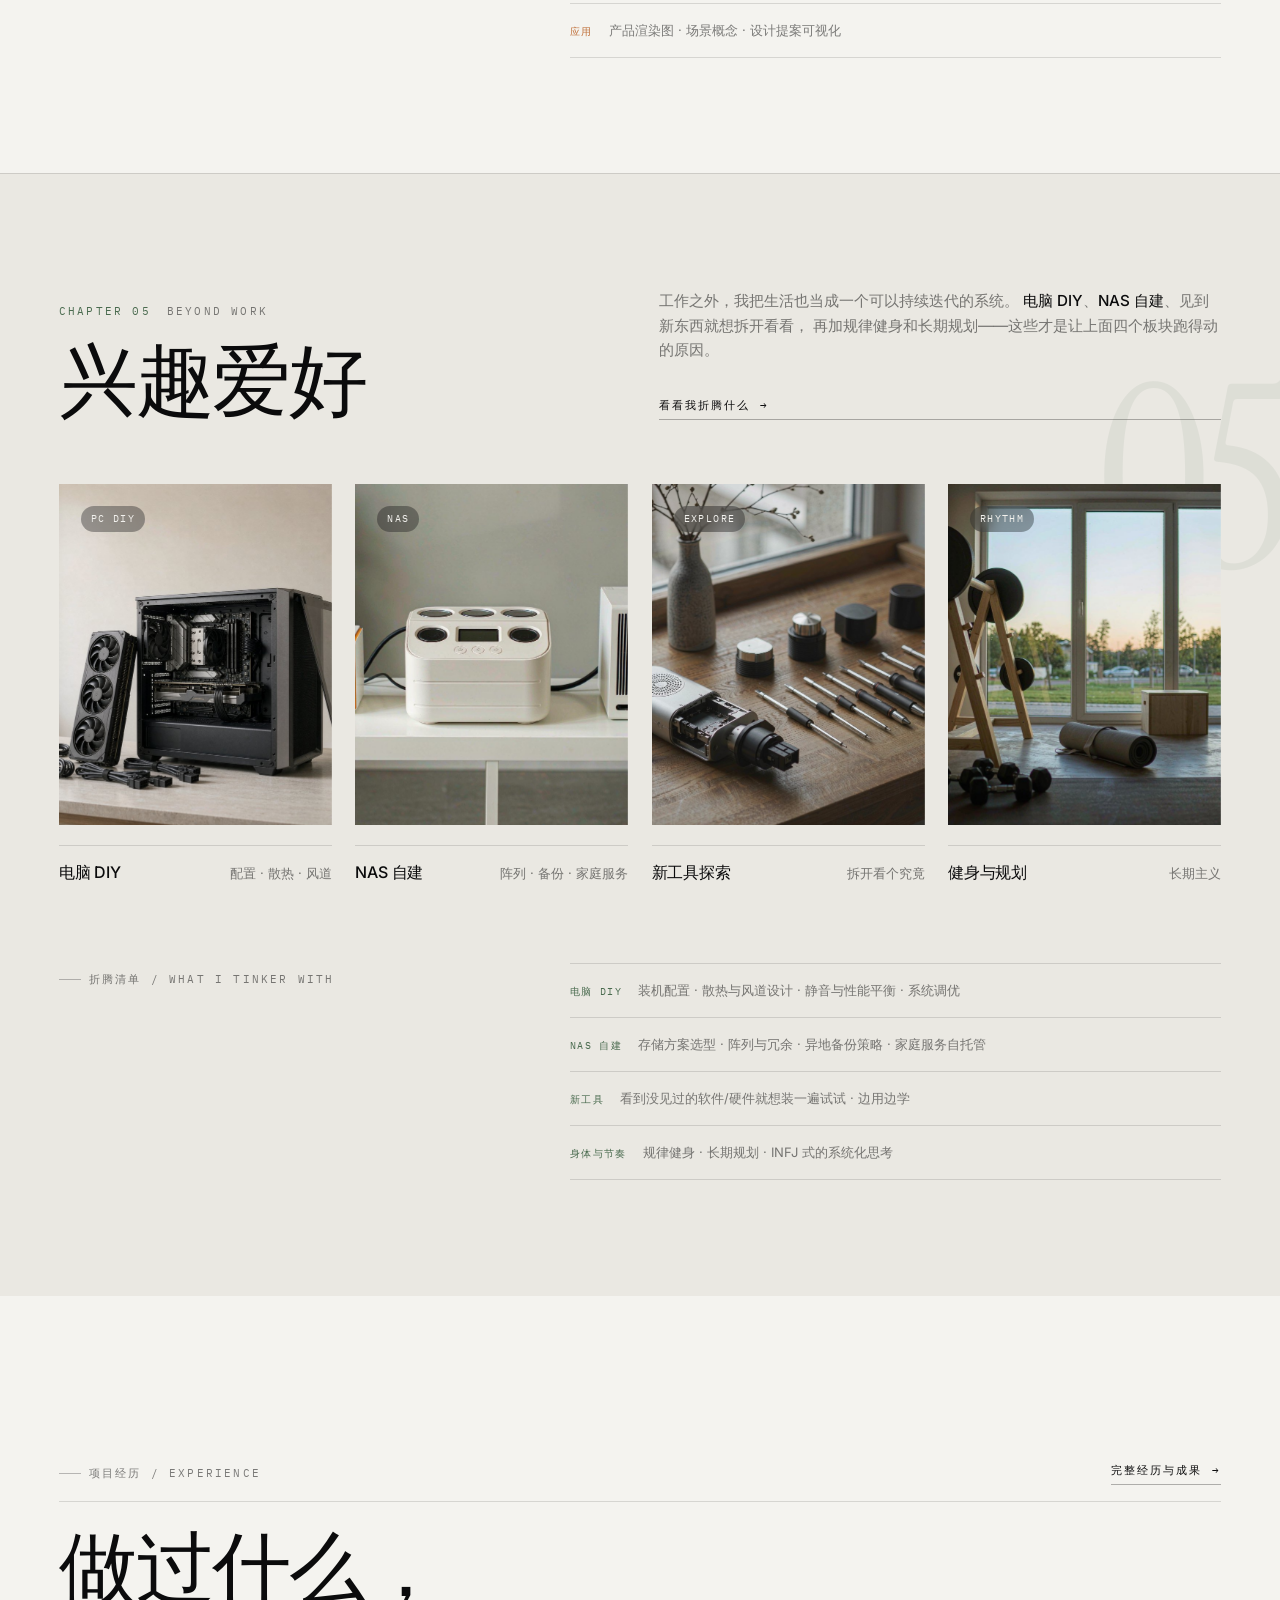
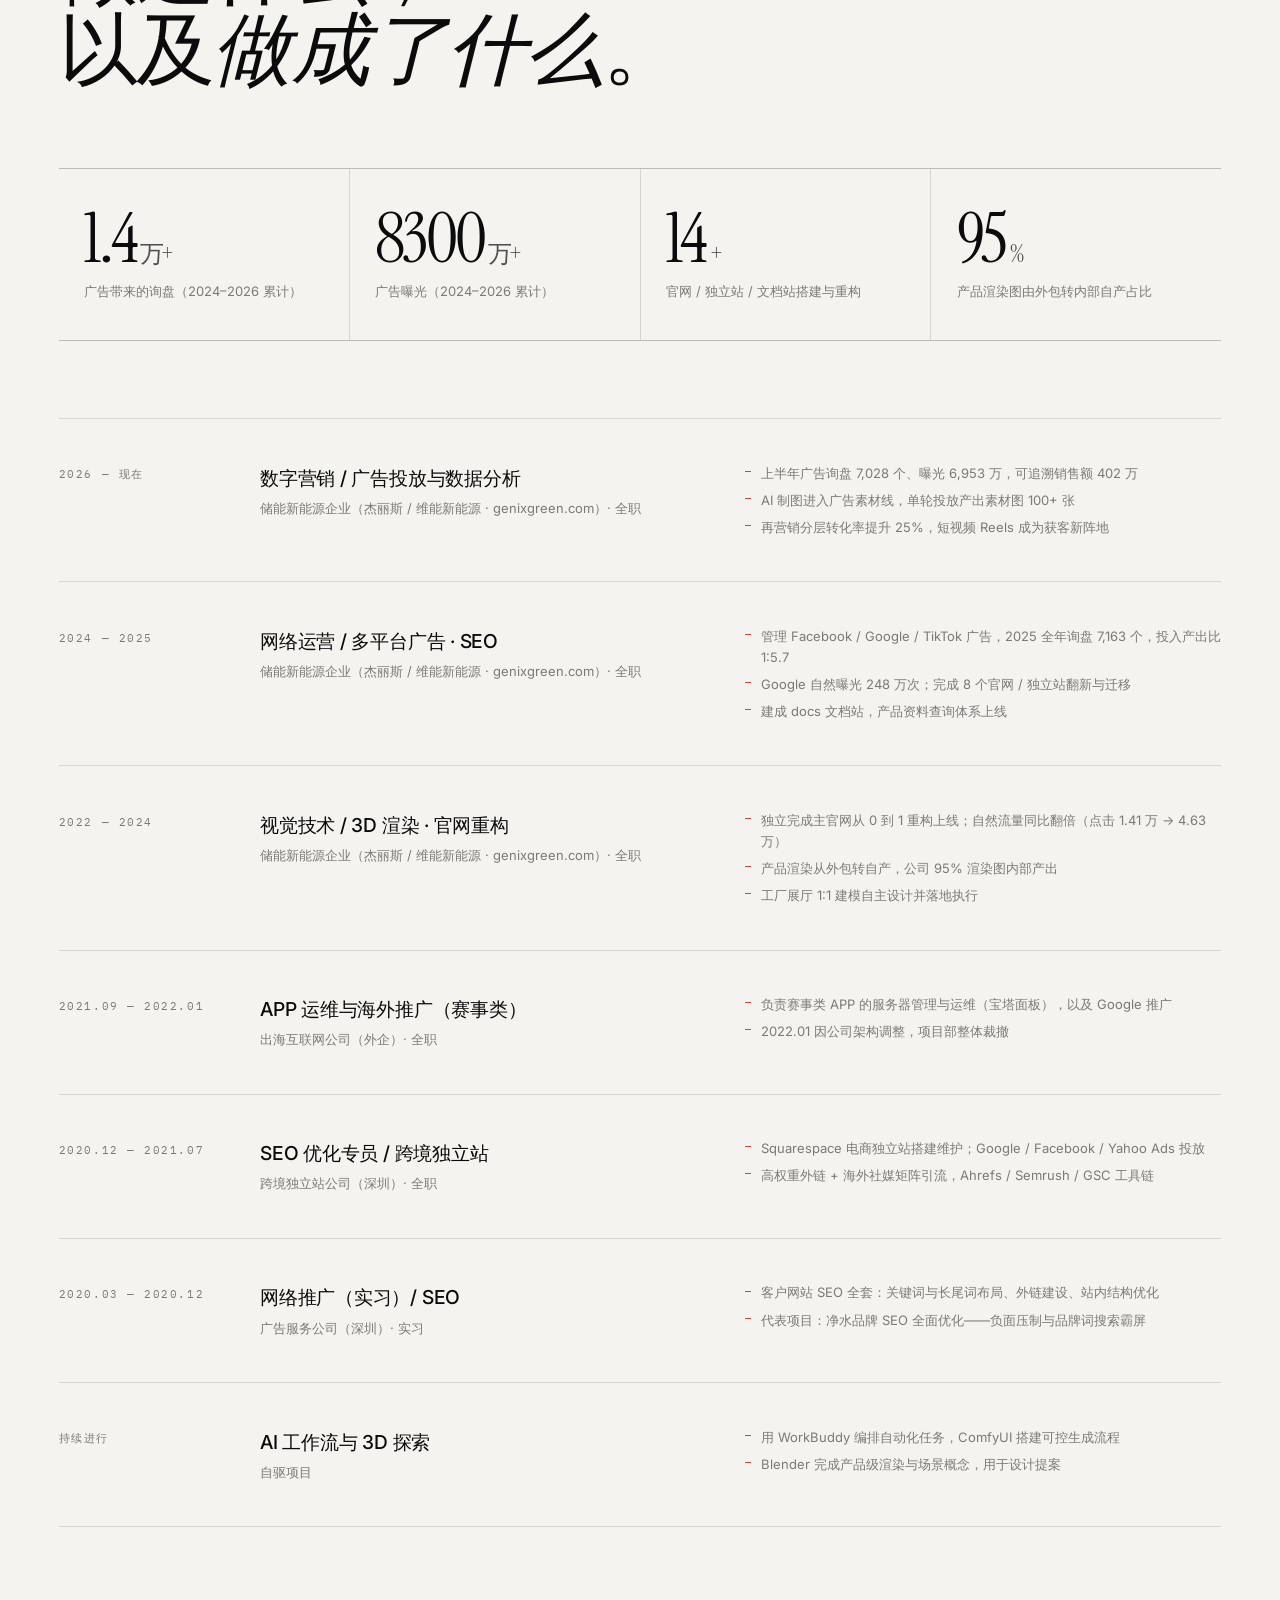
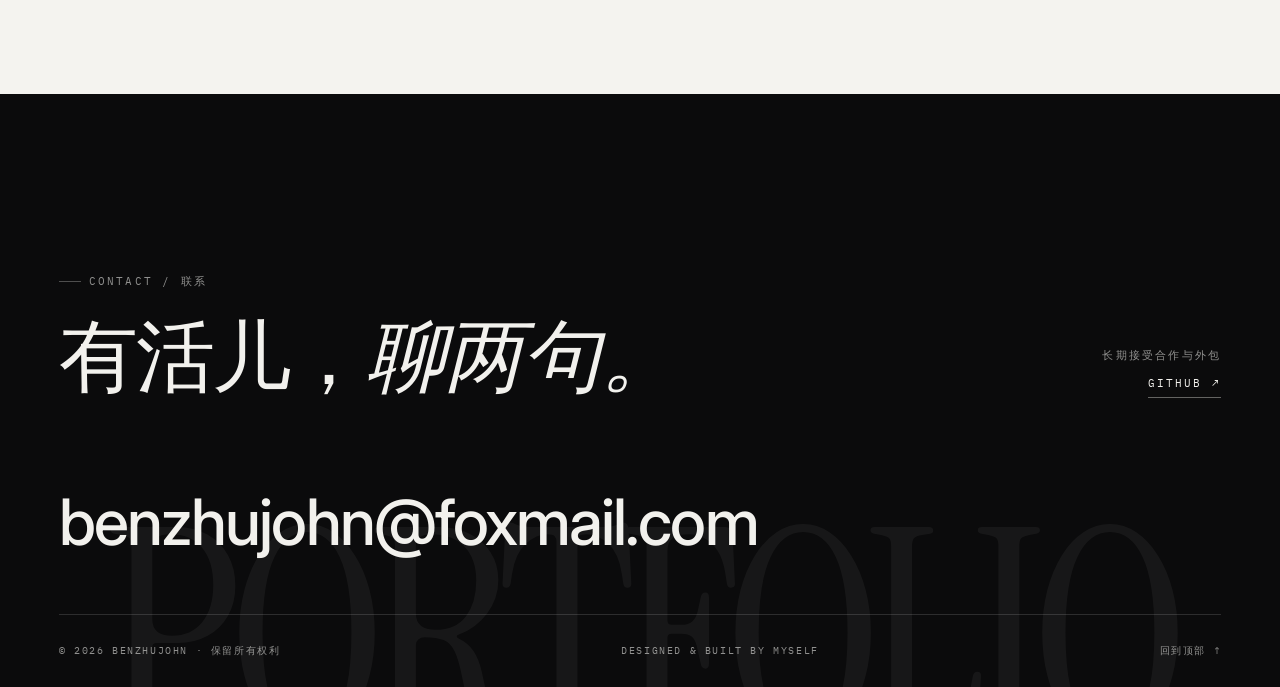
==== commit 425151ab: "feat: rewrite career timeline with full 2020-2026 history - 现公司经历起点 2023 改为 2022 起，内部拆视觉技术/网络运营/数字营销" ====
--- a/index.html
+++ b/index.html
@@ -643,7 +643,7 @@
           <div class="tl__when">2026 — 现在</div>
           <div>
             <h3 class="tl__role">数字营销 / 广告投放与数据分析</h3>
-            <p class="tl__org">储能新能源企业（genixgreen.com）· 全职</p>
+            <p class="tl__org">储能新能源企业（杰丽斯 / 维能新能源 · genixgreen.com）· 全职</p>
           </div>
           <div class="tl__note">
             <ul>
@@ -658,7 +658,7 @@
           <div class="tl__when">2024 — 2025</div>
           <div>
             <h3 class="tl__role">网络运营 / 多平台广告 · SEO</h3>
-            <p class="tl__org">储能新能源企业（genixgreen.com）· 全职</p>
+            <p class="tl__org">储能新能源企业（杰丽斯 / 维能新能源 · genixgreen.com）· 全职</p>
           </div>
           <div class="tl__note">
             <ul>
@@ -670,16 +670,58 @@
         </article>
 
         <article class="tl__item reveal">
-          <div class="tl__when">2023 — 2024</div>
+          <div class="tl__when">2022 — 2024</div>
           <div>
             <h3 class="tl__role">视觉技术 / 3D 渲染 · 官网重构</h3>
-            <p class="tl__org">储能新能源企业（genixgreen.com）· 全职</p>
+            <p class="tl__org">储能新能源企业（杰丽斯 / 维能新能源 · genixgreen.com）· 全职</p>
           </div>
           <div class="tl__note">
             <ul>
               <li>独立完成主官网从 0 到 1 重构上线；自然流量同比翻倍（点击 1.41 万 → 4.63 万）</li>
               <li>产品渲染从外包转自产，公司 95% 渲染图内部产出</li>
               <li>工厂展厅 1:1 建模自主设计并落地执行</li>
+            </ul>
+          </div>
+        </article>
+
+        <article class="tl__item reveal">
+          <div class="tl__when">2021.09 — 2022.01</div>
+          <div>
+            <h3 class="tl__role">APP 运维与海外推广（赛事类）</h3>
+            <p class="tl__org">出海互联网公司（外企）· 全职</p>
+          </div>
+          <div class="tl__note">
+            <ul>
+              <li>负责赛事类 APP 的服务器管理与运维（宝塔面板），以及 Google 推广</li>
+              <li>2022.01 因公司架构调整，项目部整体裁撤</li>
+            </ul>
+          </div>
+        </article>
+
+        <article class="tl__item reveal">
+          <div class="tl__when">2020.12 — 2021.07</div>
+          <div>
+            <h3 class="tl__role">SEO 优化专员 / 跨境独立站</h3>
+            <p class="tl__org">跨境独立站公司（深圳）· 全职</p>
+          </div>
+          <div class="tl__note">
+            <ul>
+              <li>Squarespace 电商独立站搭建维护；Google / Facebook / Yahoo Ads 投放</li>
+              <li>高权重外链 + 海外社媒矩阵引流，Ahrefs / Semrush / GSC 工具链</li>
+            </ul>
+          </div>
+        </article>
+
+        <article class="tl__item reveal">
+          <div class="tl__when">2020.03 — 2020.12</div>
+          <div>
+            <h3 class="tl__role">网络推广（实习）/ SEO</h3>
+            <p class="tl__org">广告服务公司（深圳）· 实习</p>
+          </div>
+          <div class="tl__note">
+            <ul>
+              <li>客户网站 SEO 全套：关键词与长尾词布局、外链建设、站内结构优化</li>
+              <li>代表项目：净水品牌 SEO 全面优化——负面压制与品牌词搜索霸屏</li>
             </ul>
           </div>
         </article>
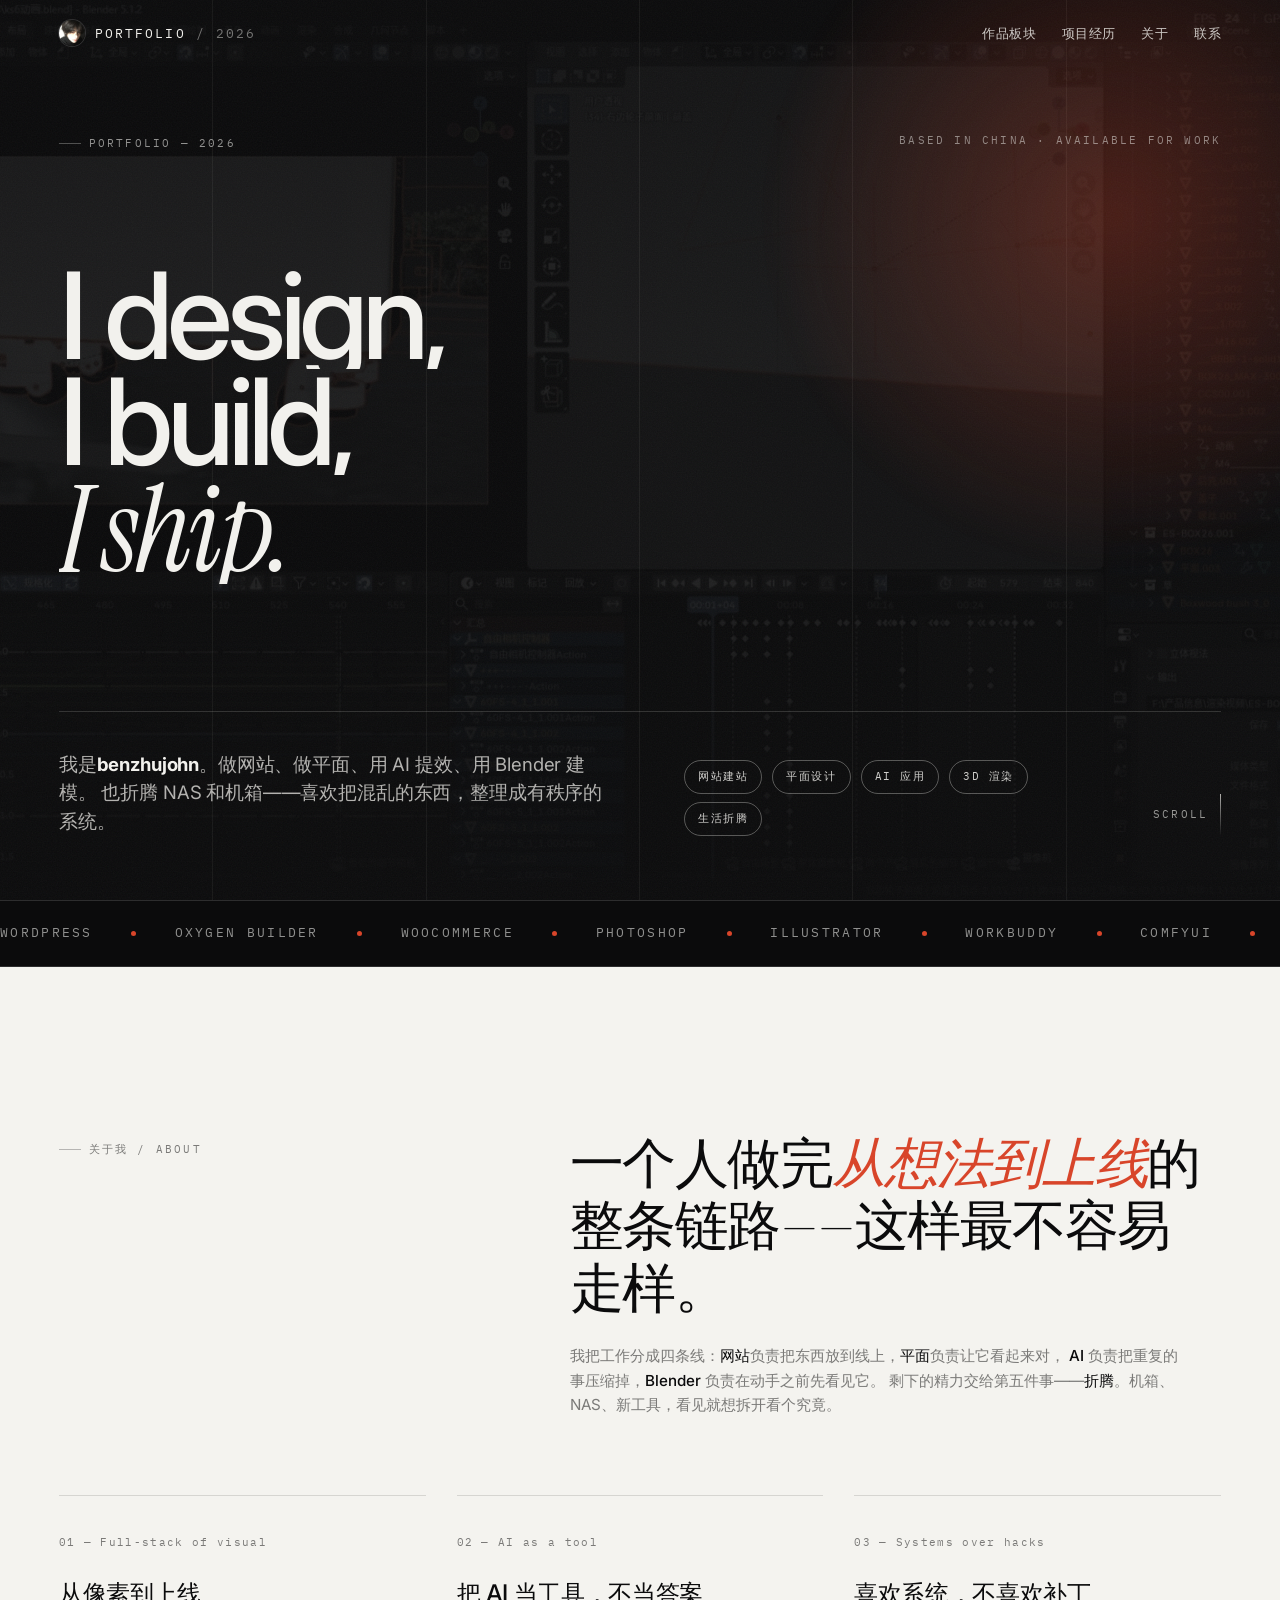
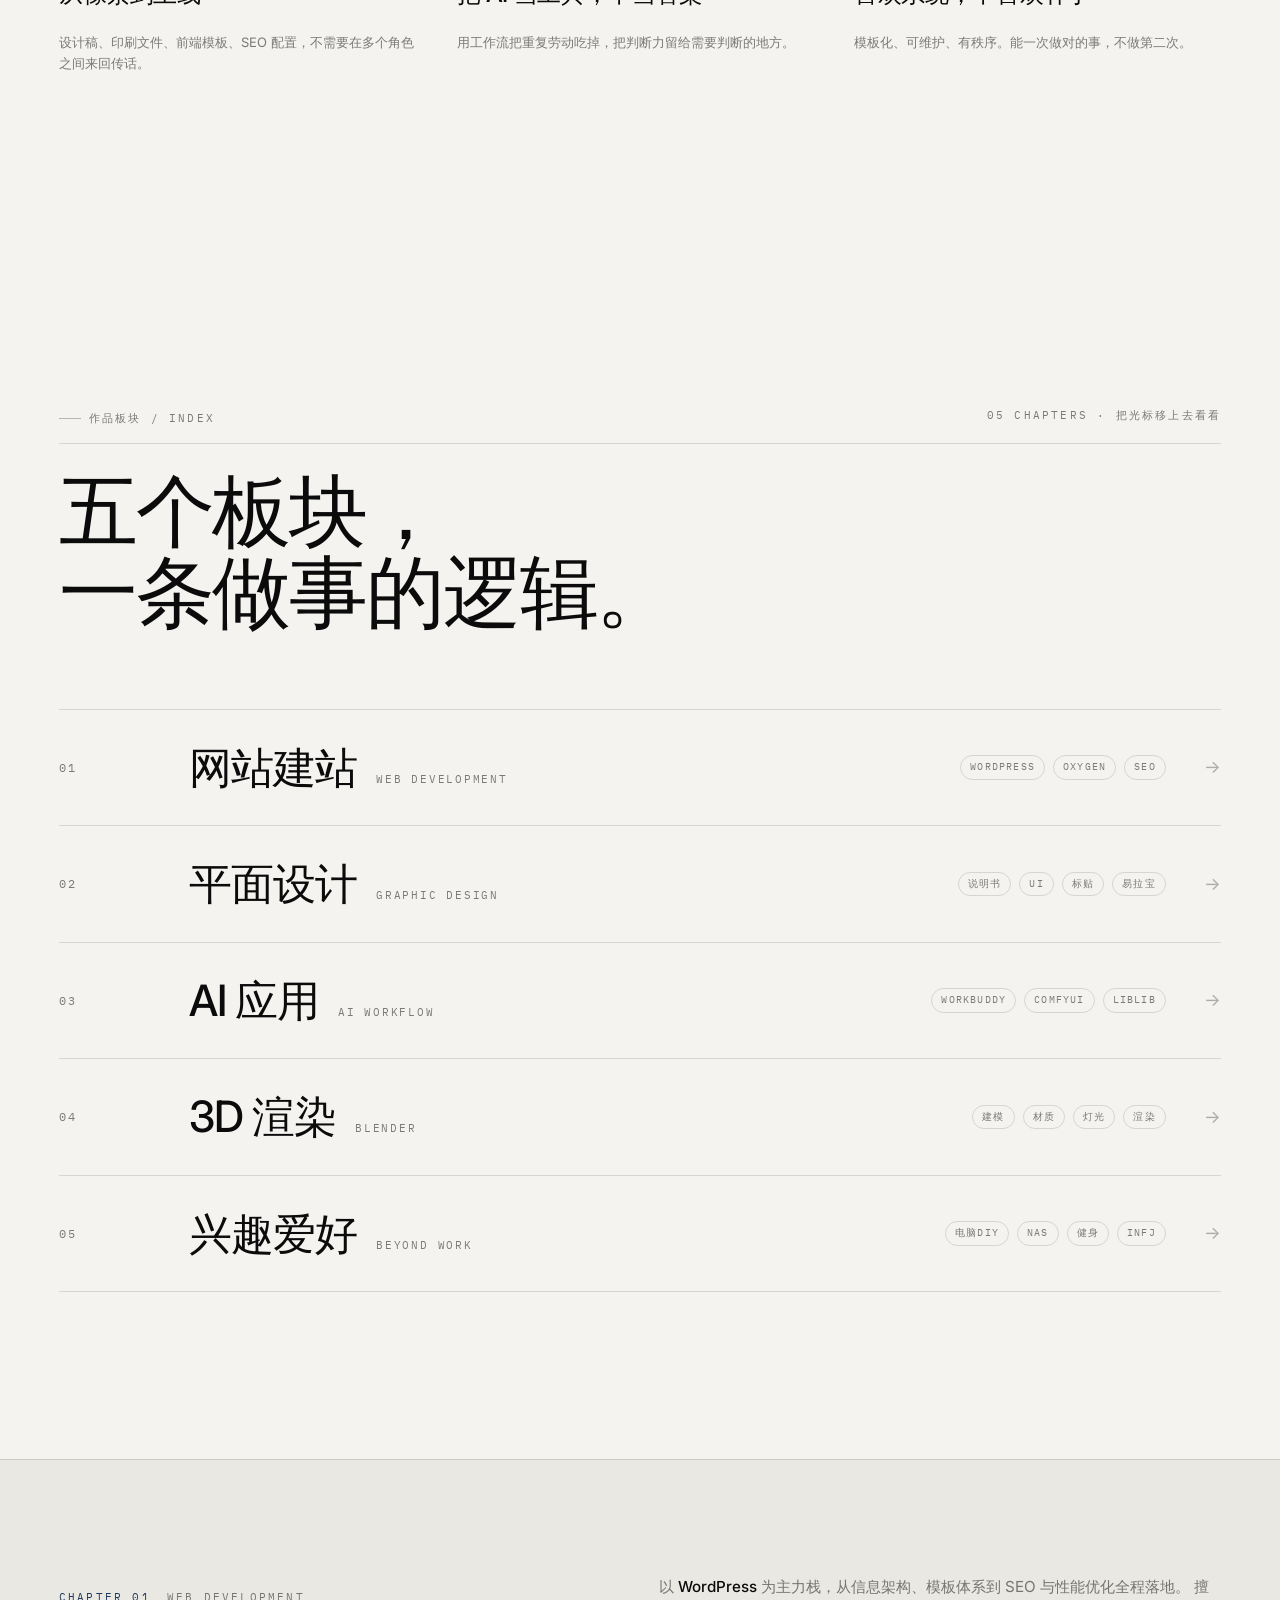
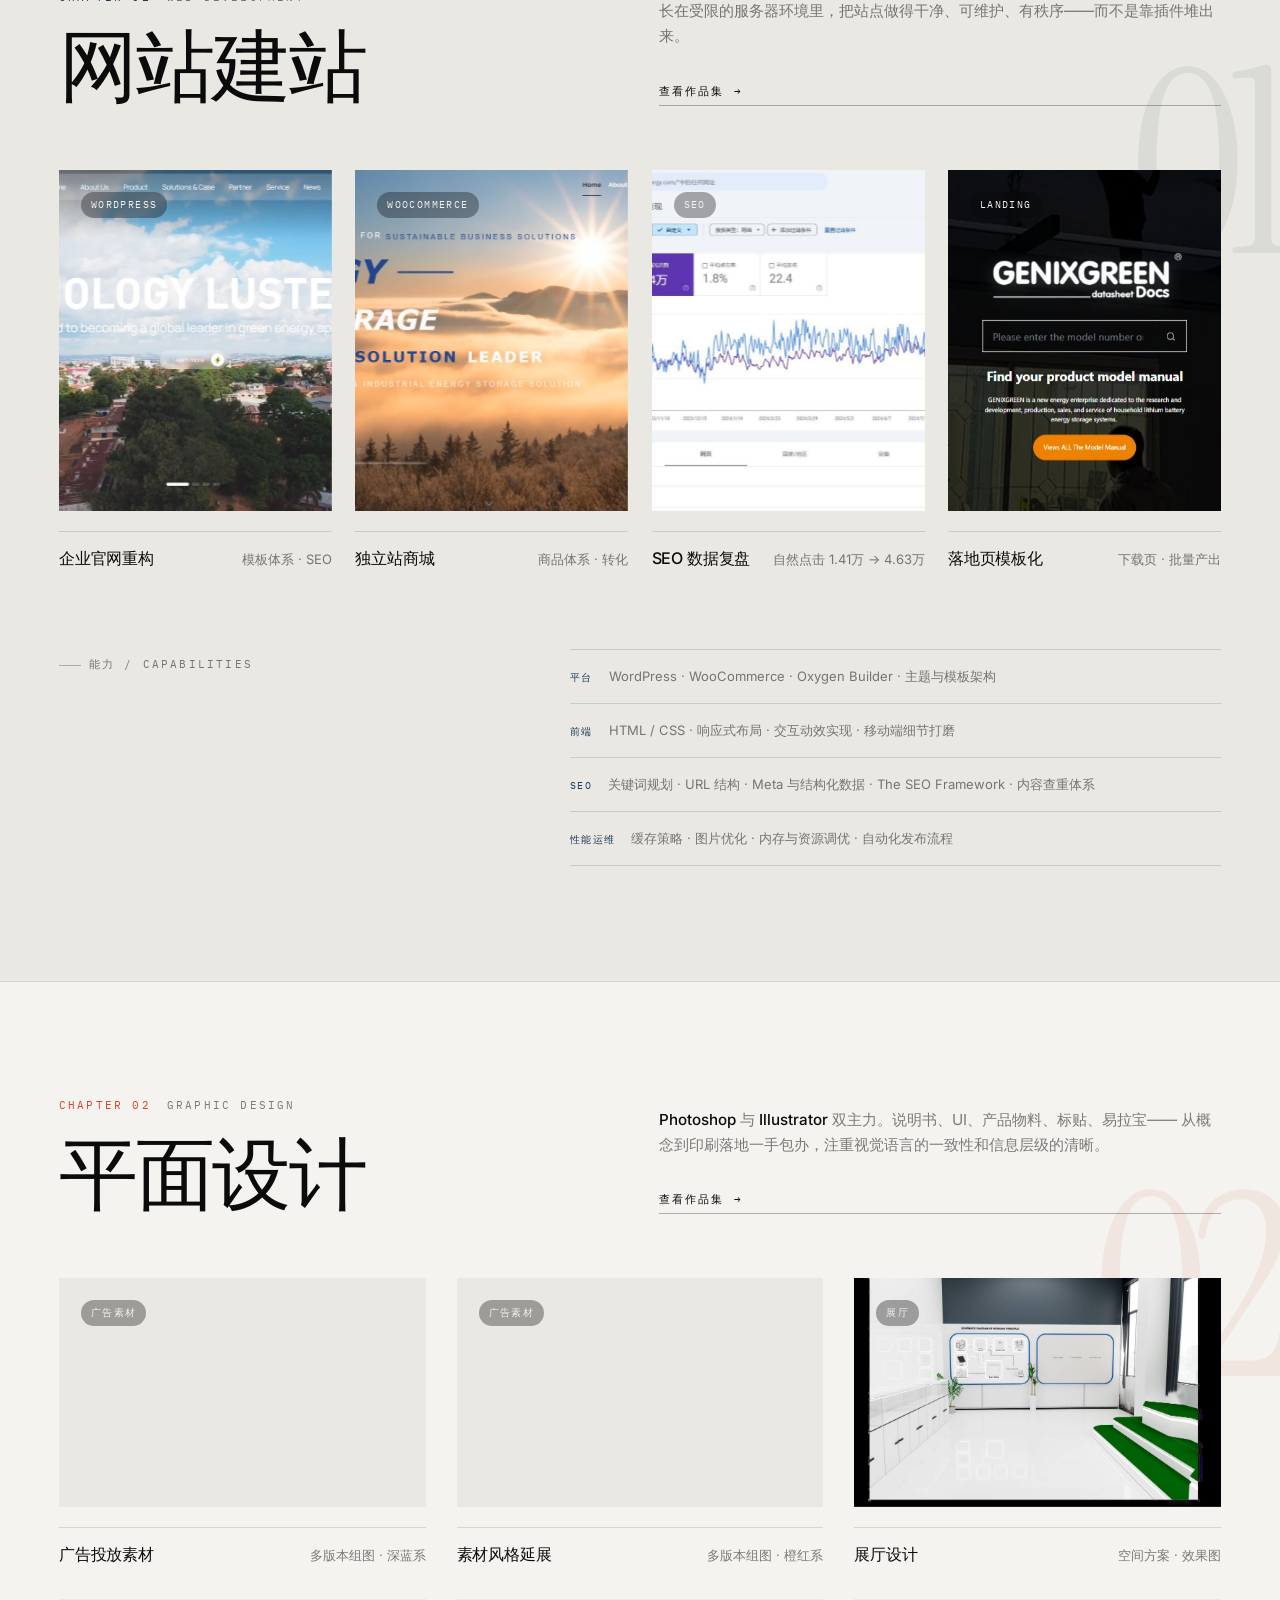
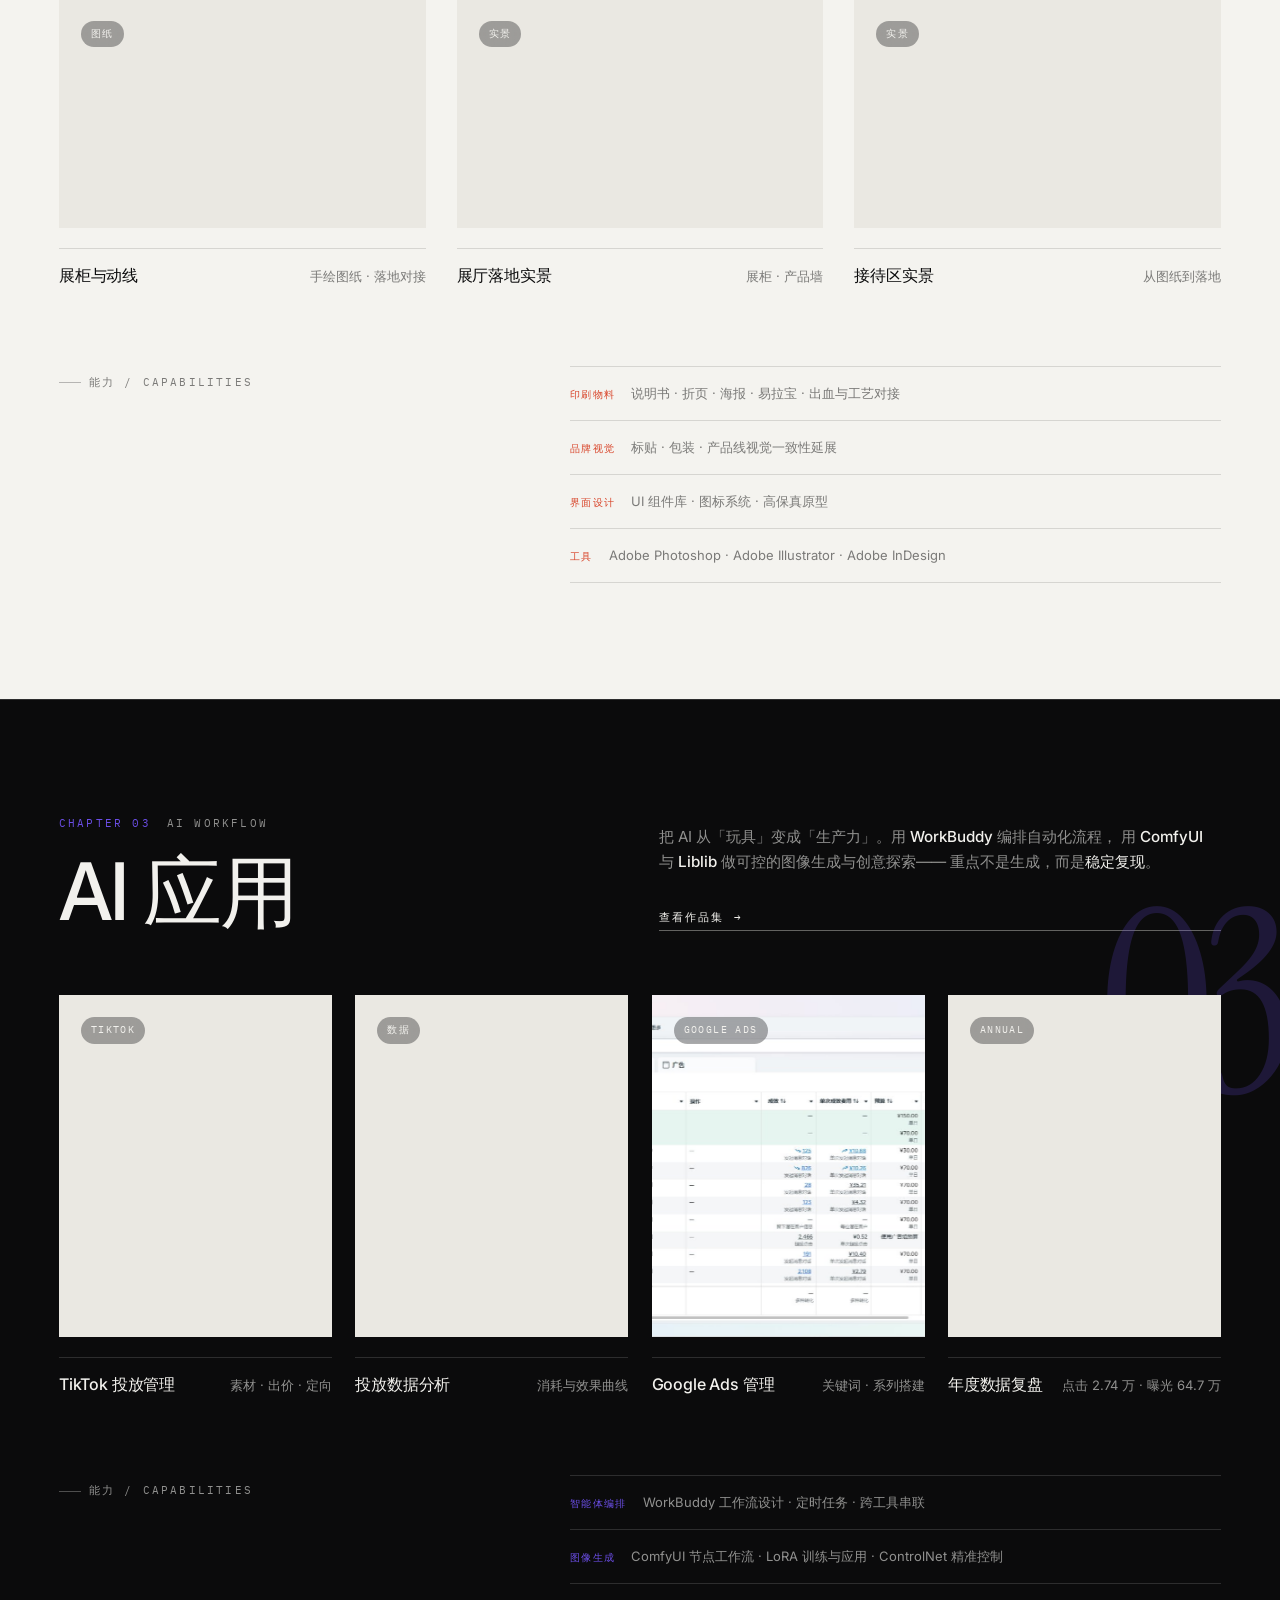
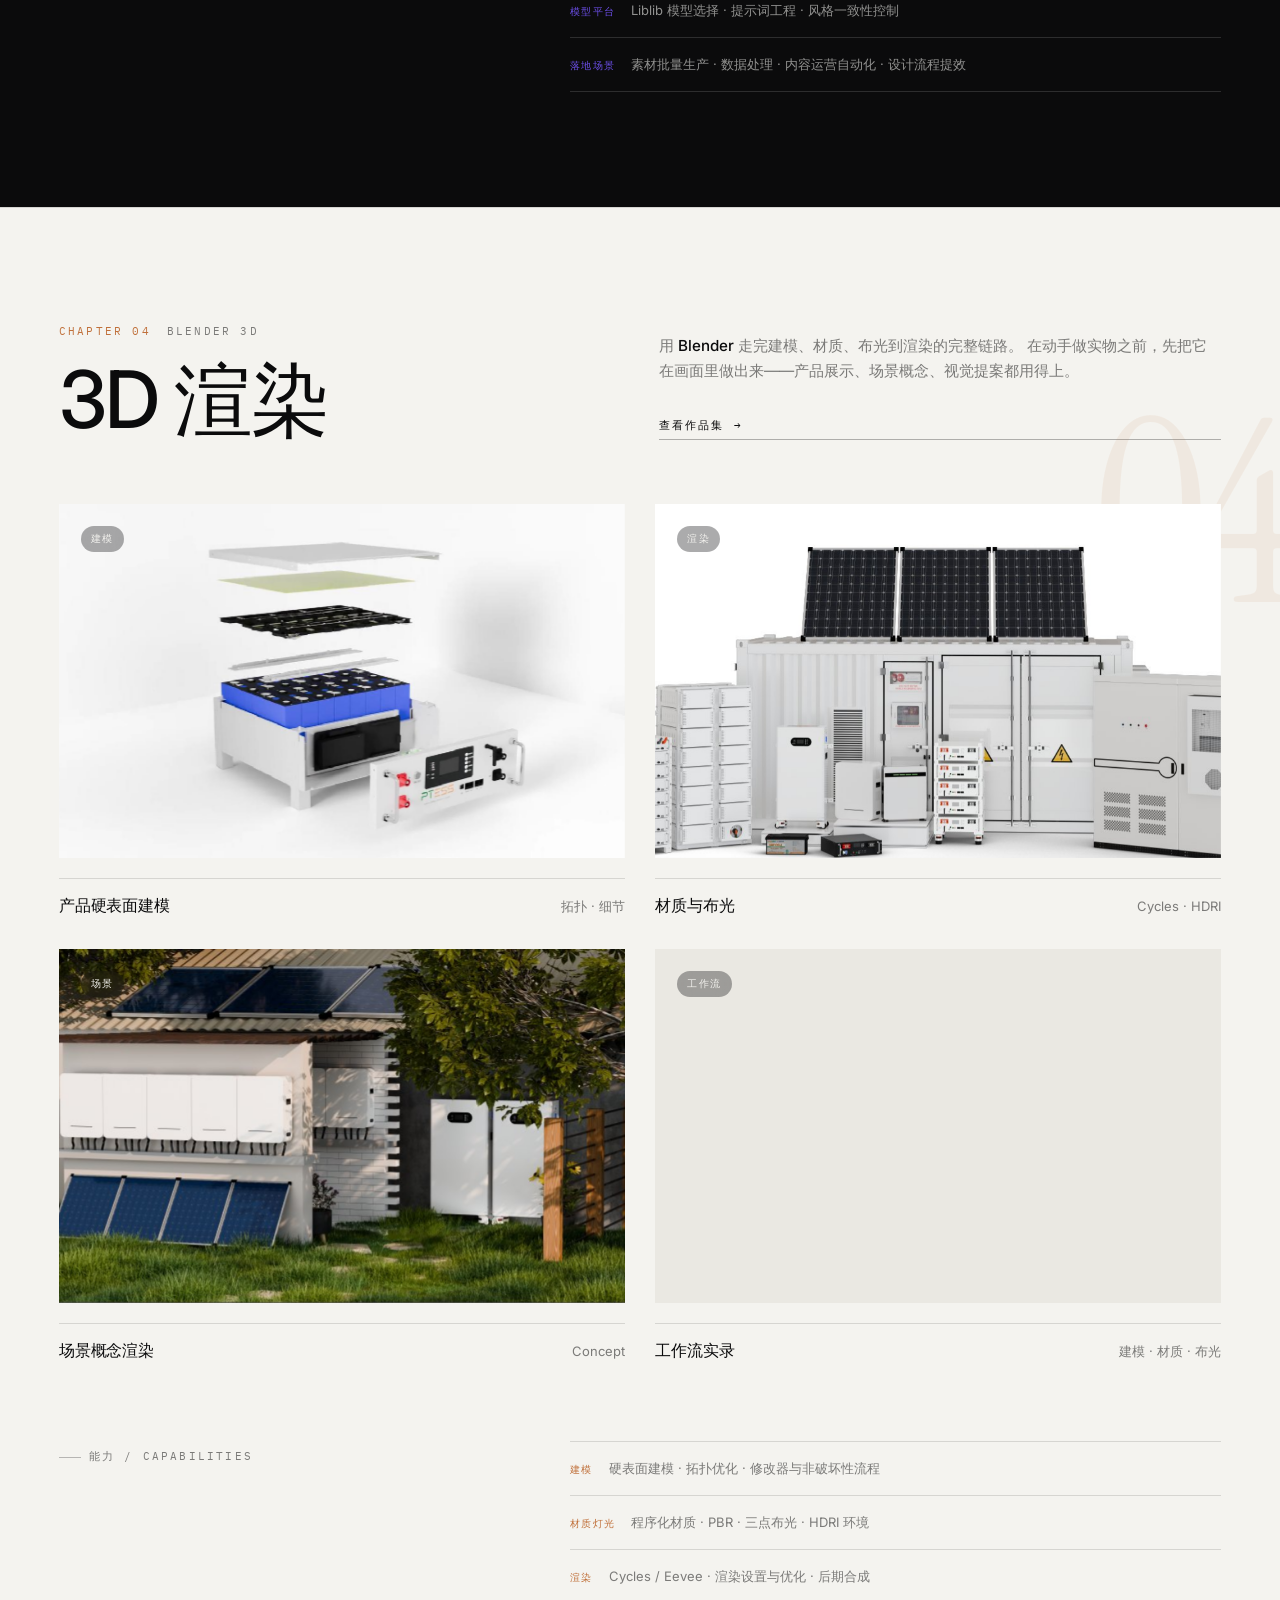
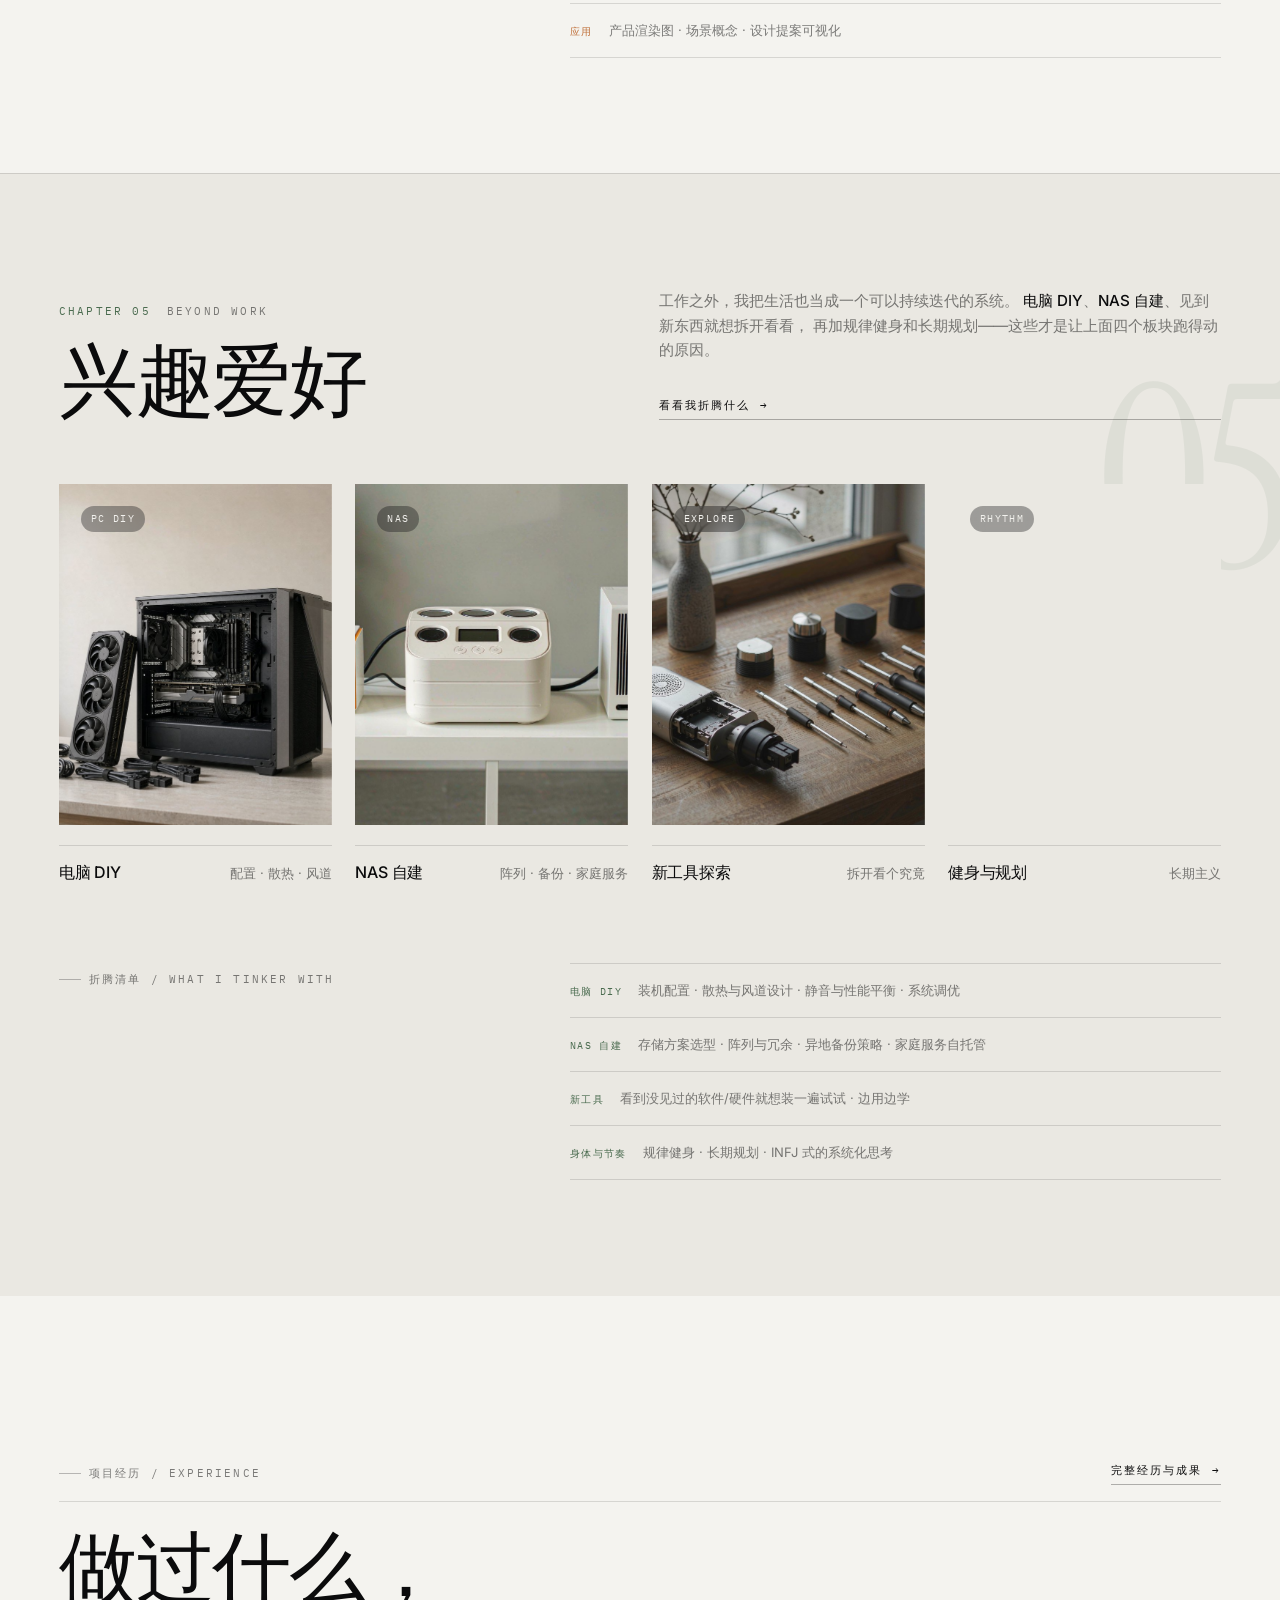
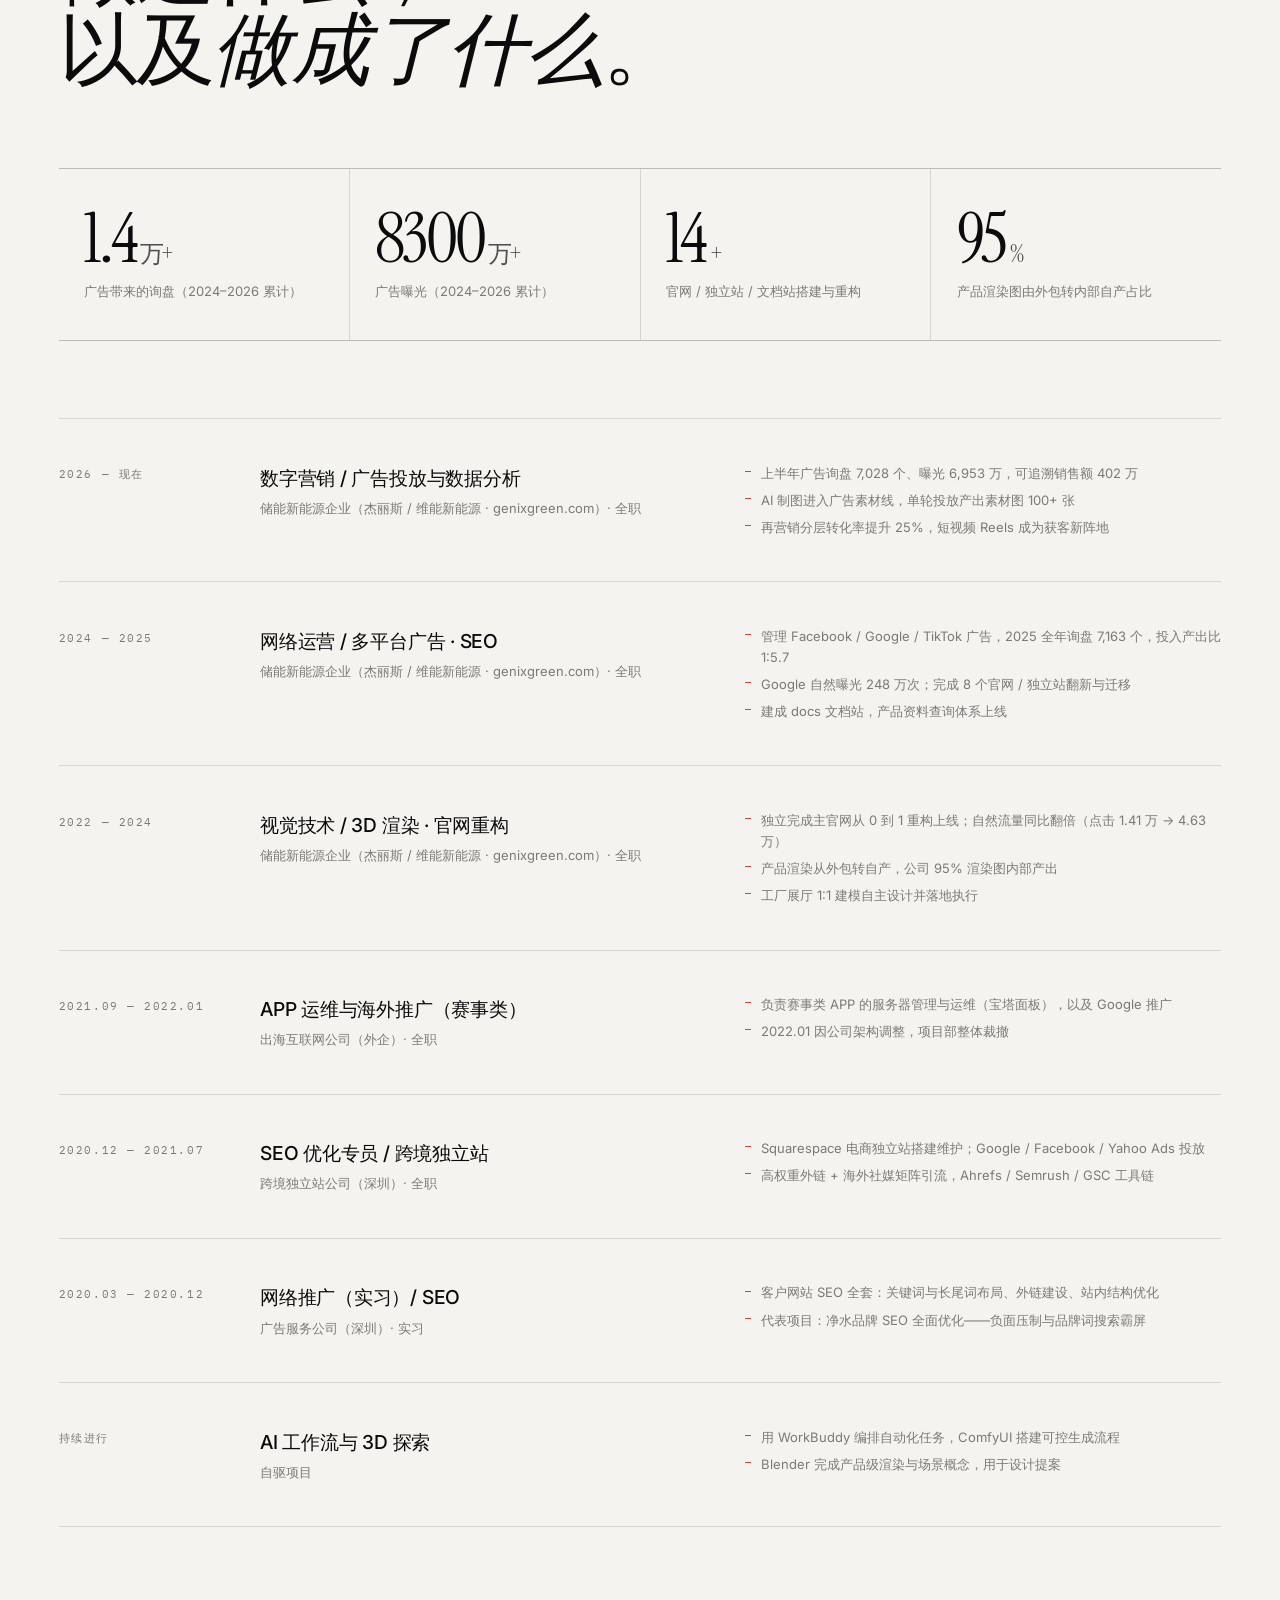
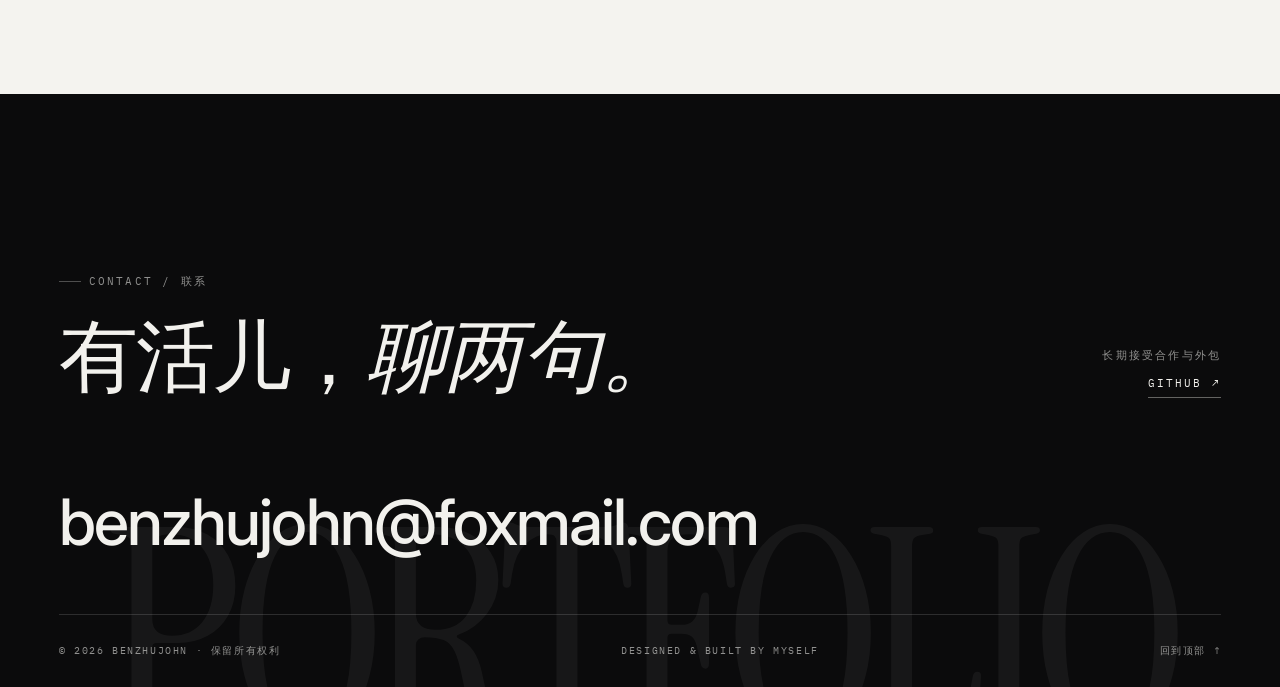
==== commit eef3cbba: "feat: replace all remaining placeholder SVGs with AI-generated editorial images - 新增 17 张 AI 生成配图（编辑" ====
--- a/index.html
+++ b/index.html
@@ -13,7 +13,7 @@
 <meta property="og:type" content="website">
 <meta property="og:title" content="benzhujohn · 作品集">
 <meta property="og:description" content="把想法做成看得见的东西。网站建站 / 平面设计 / AI 应用 / 3D 渲染 / 生活折腾。">
-<meta property="og:image" content="assets/img/og-cover.svg">
+<meta property="og:image" content="assets/img/og-cover.jpg">
 <meta name="twitter:card" content="summary_large_image">
 
 <link rel="icon" href="assets/img/favicon.ico" sizes="any">
